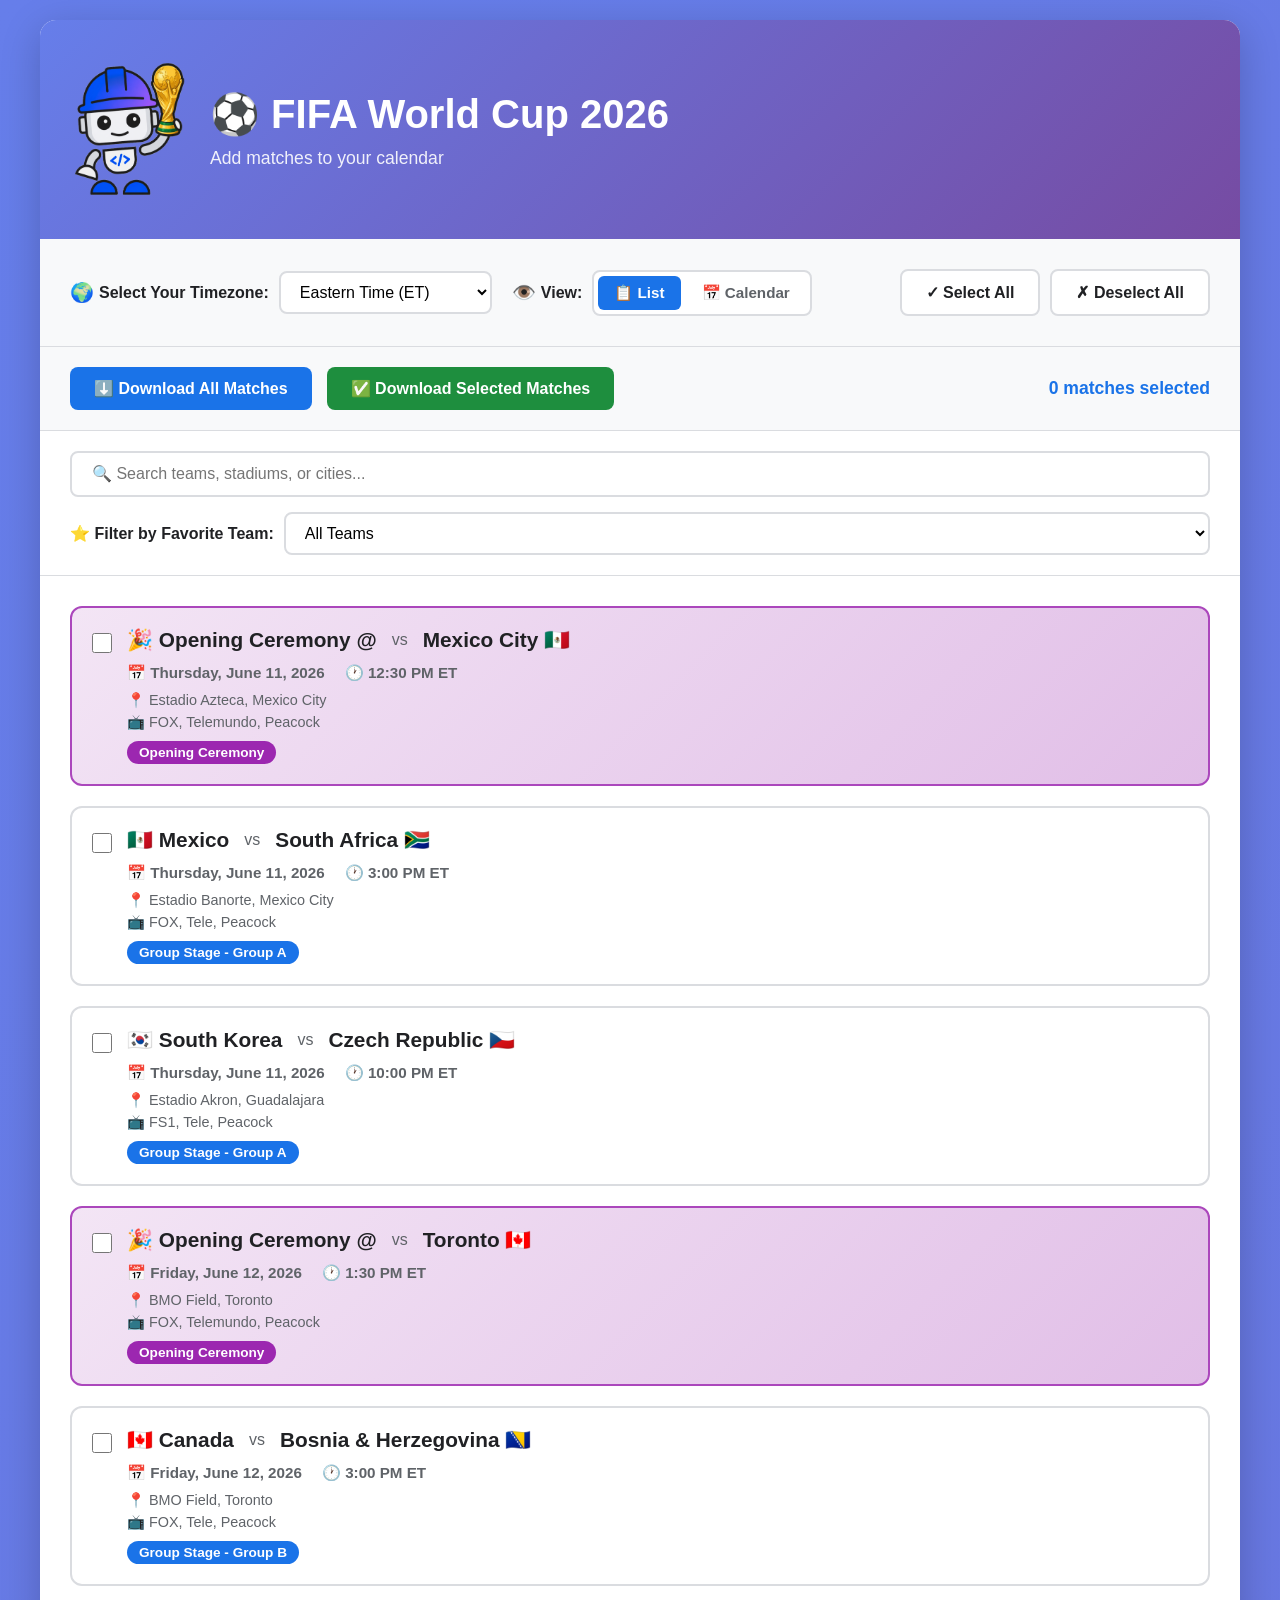
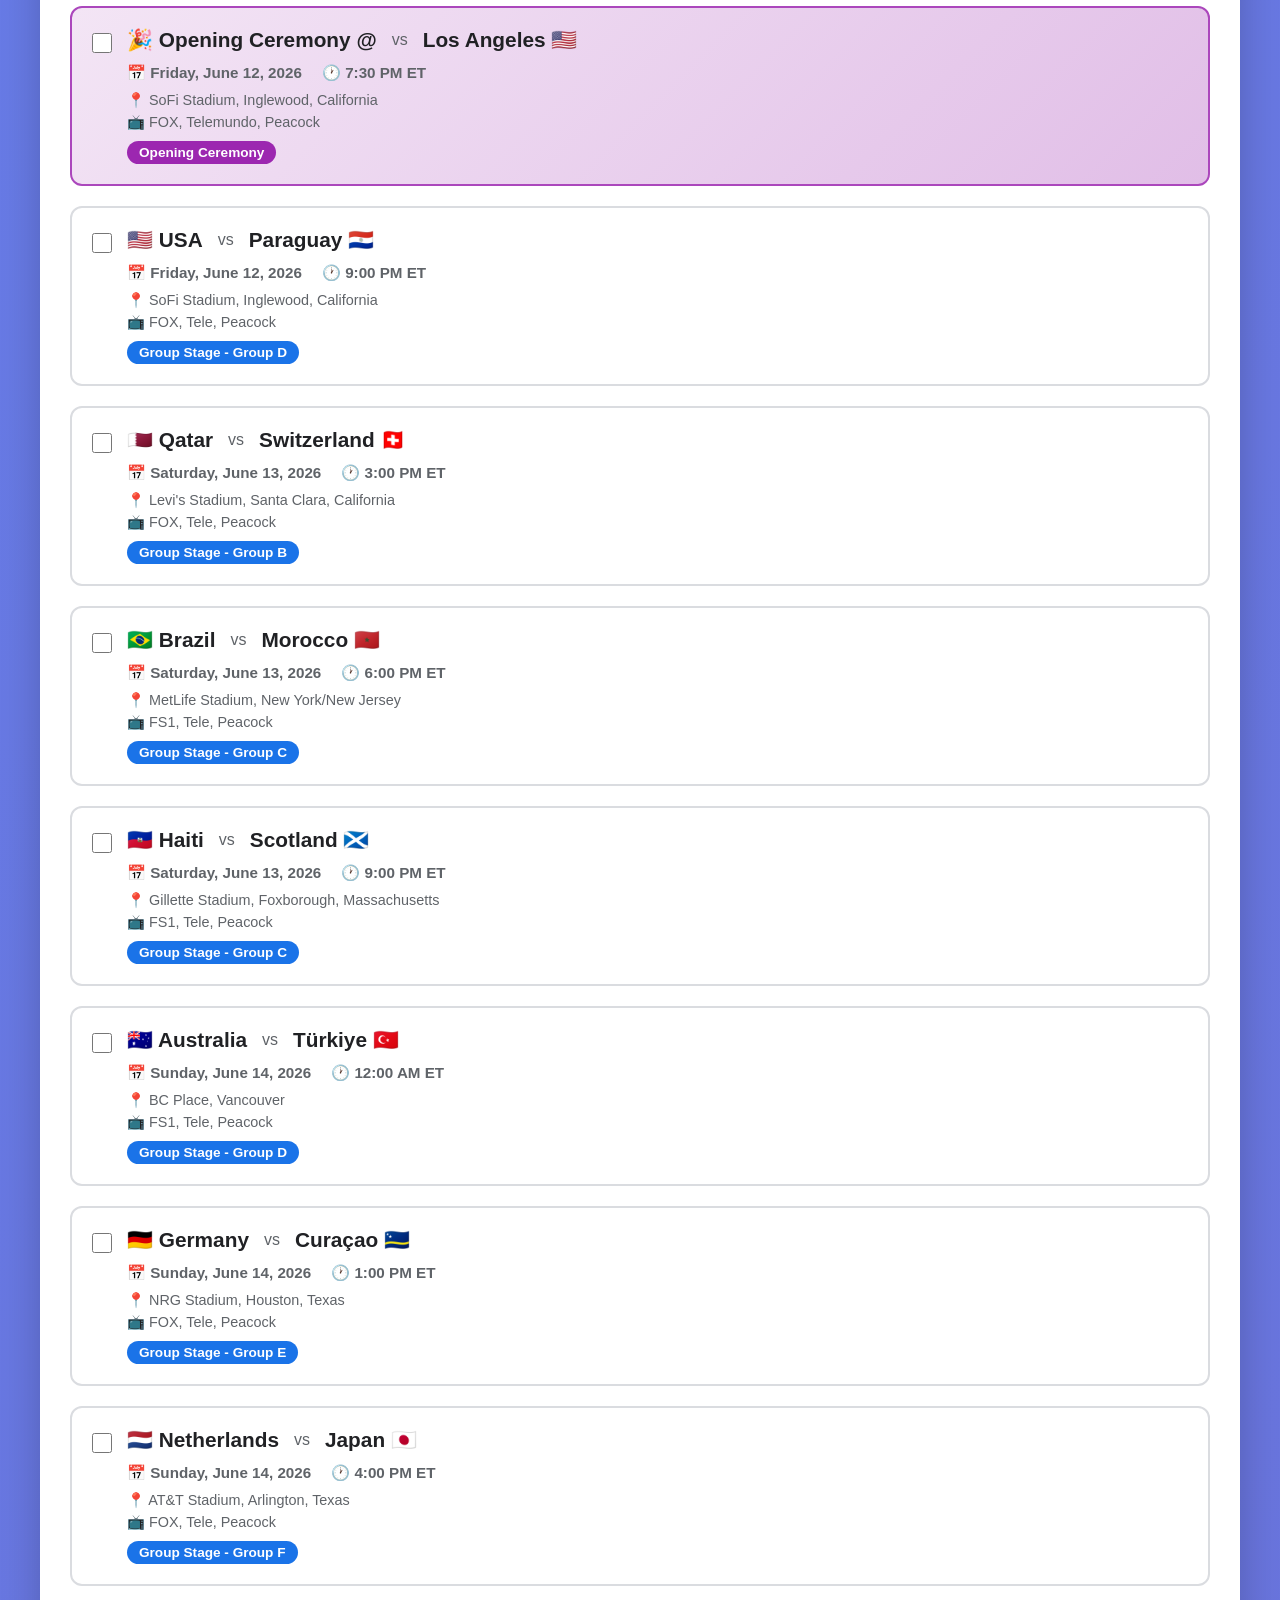
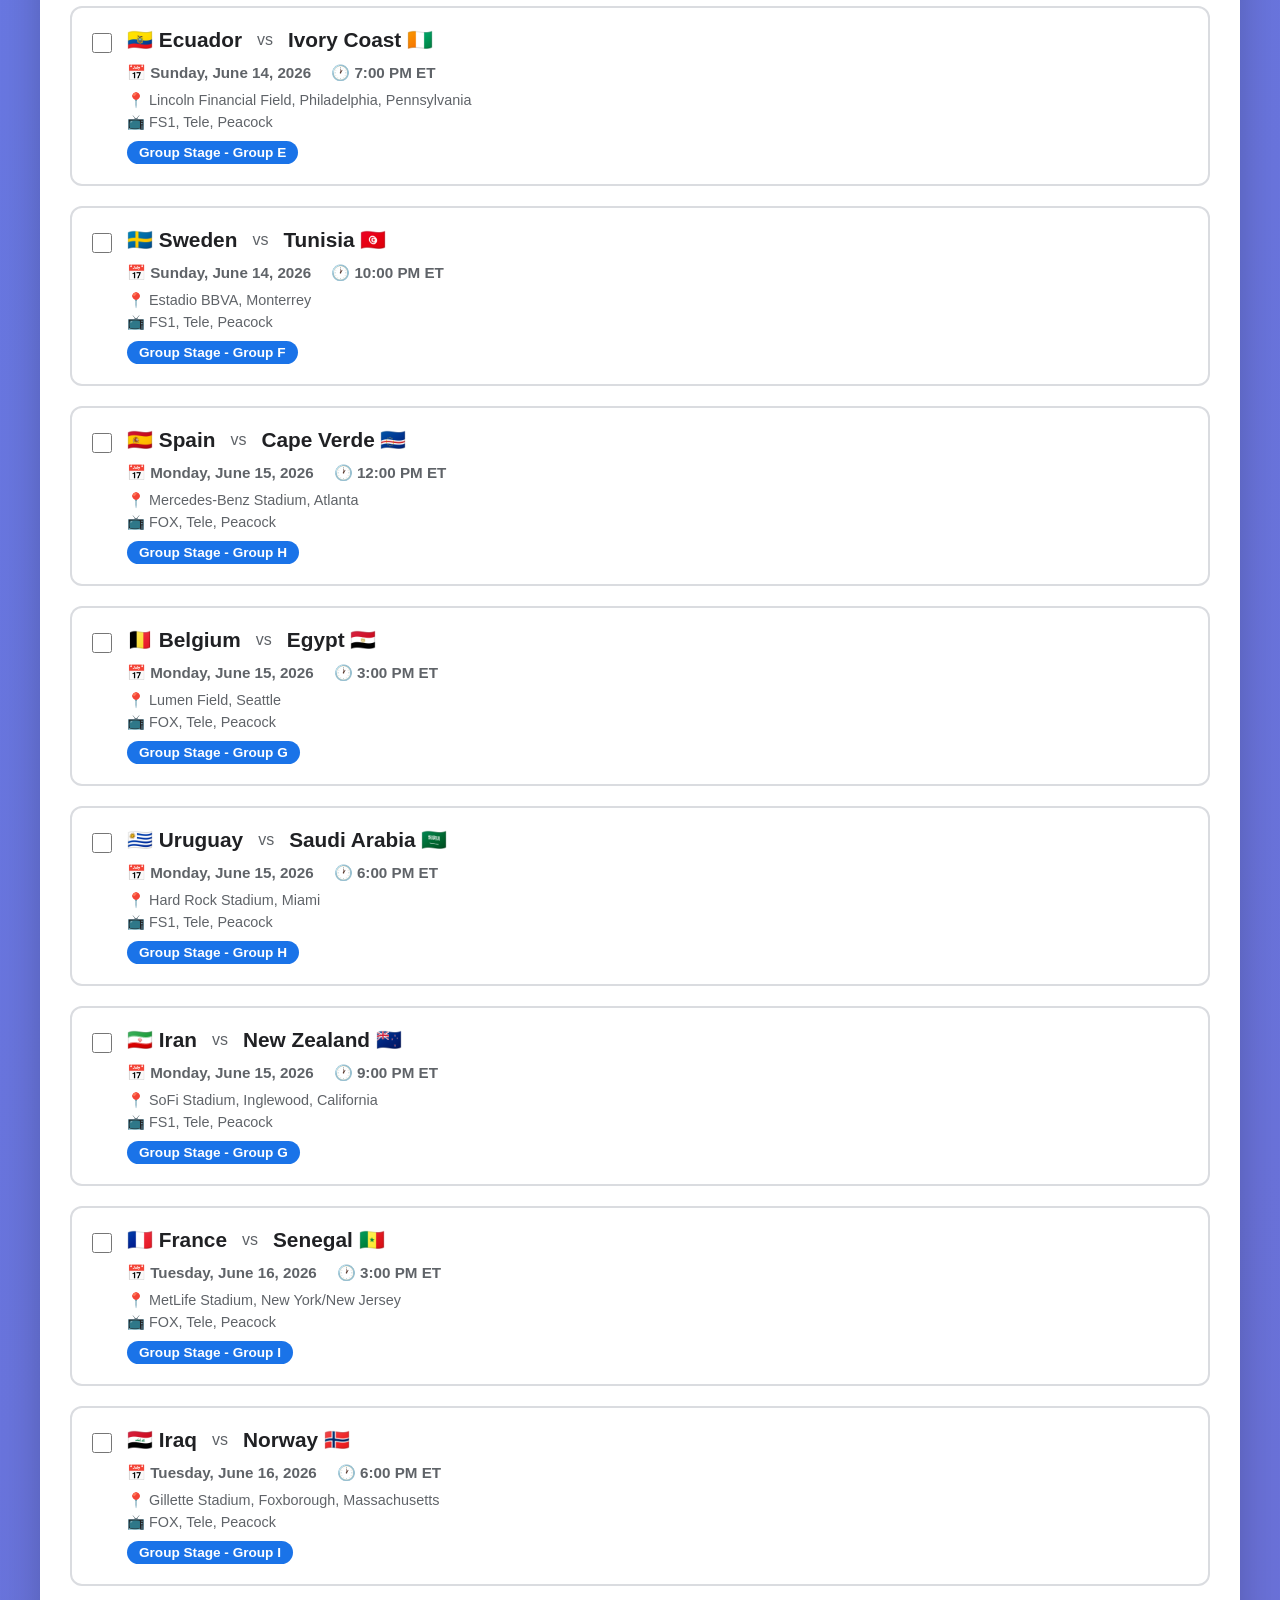
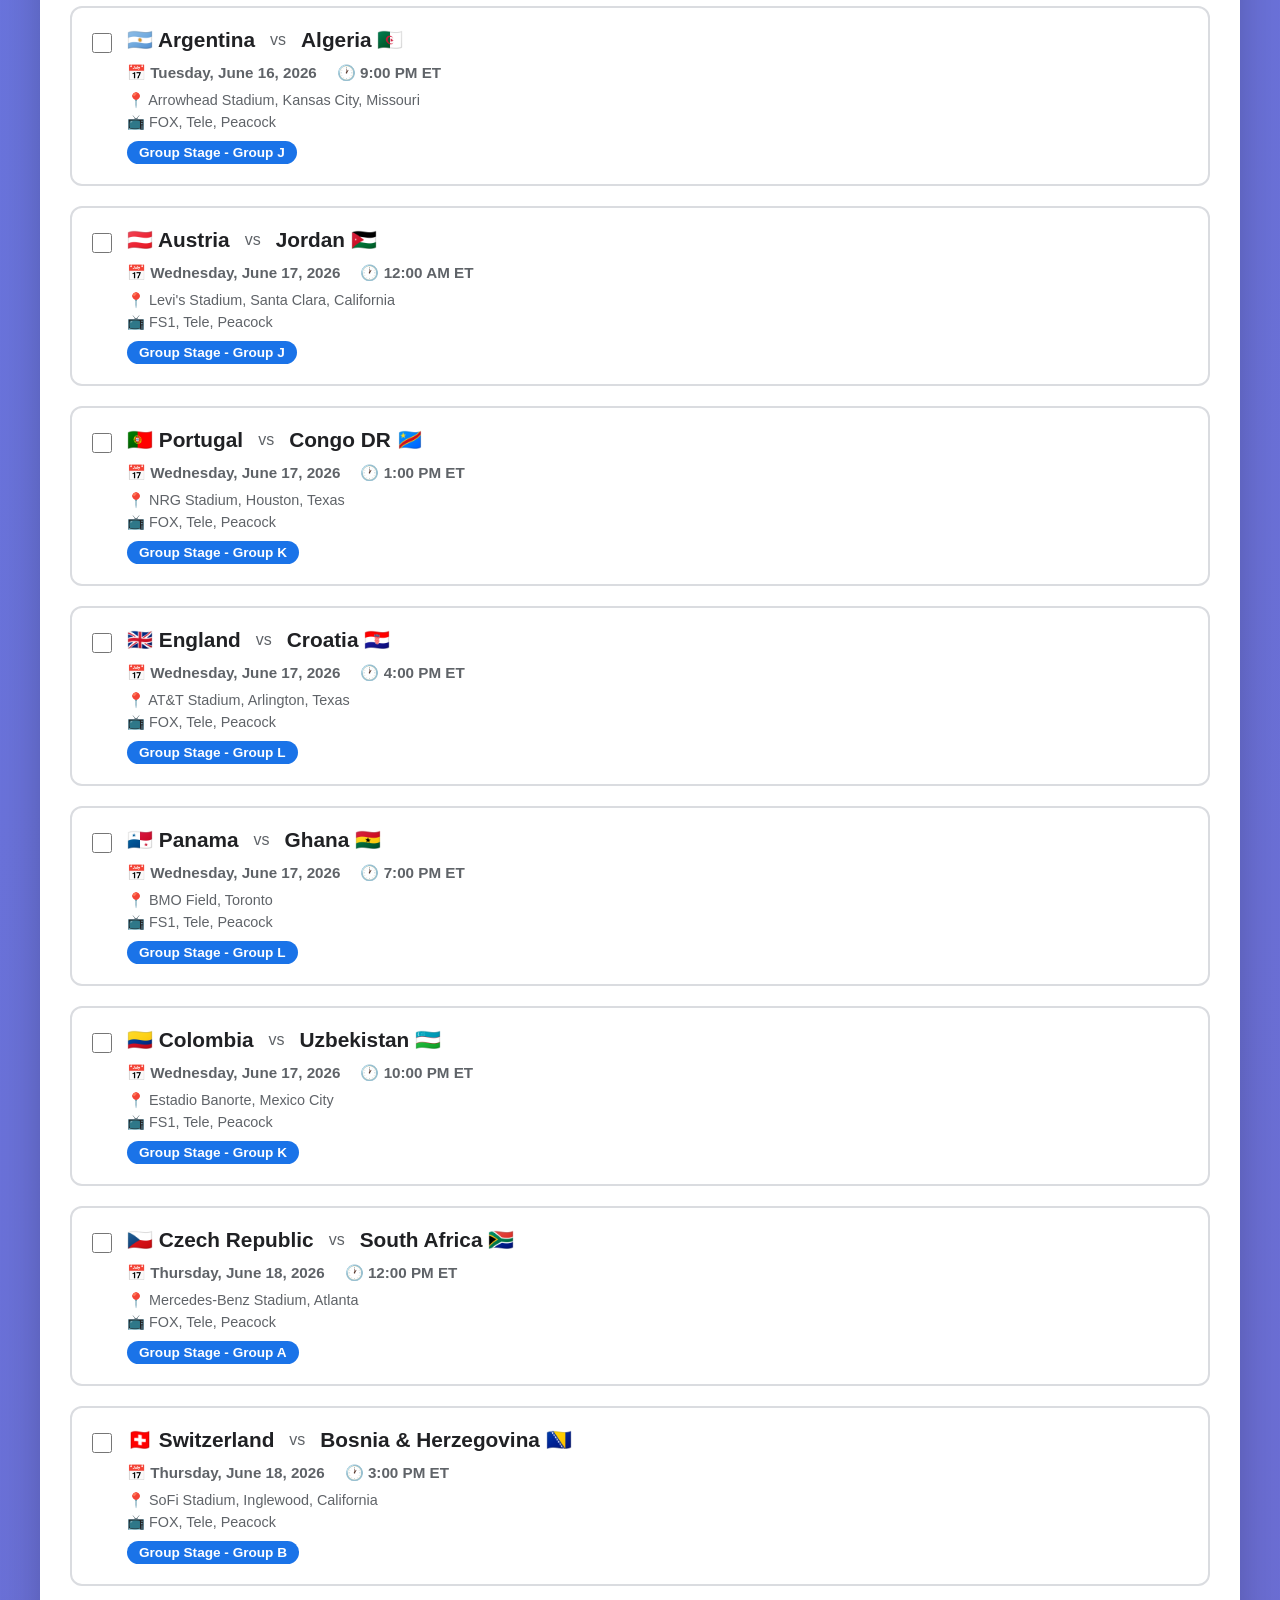
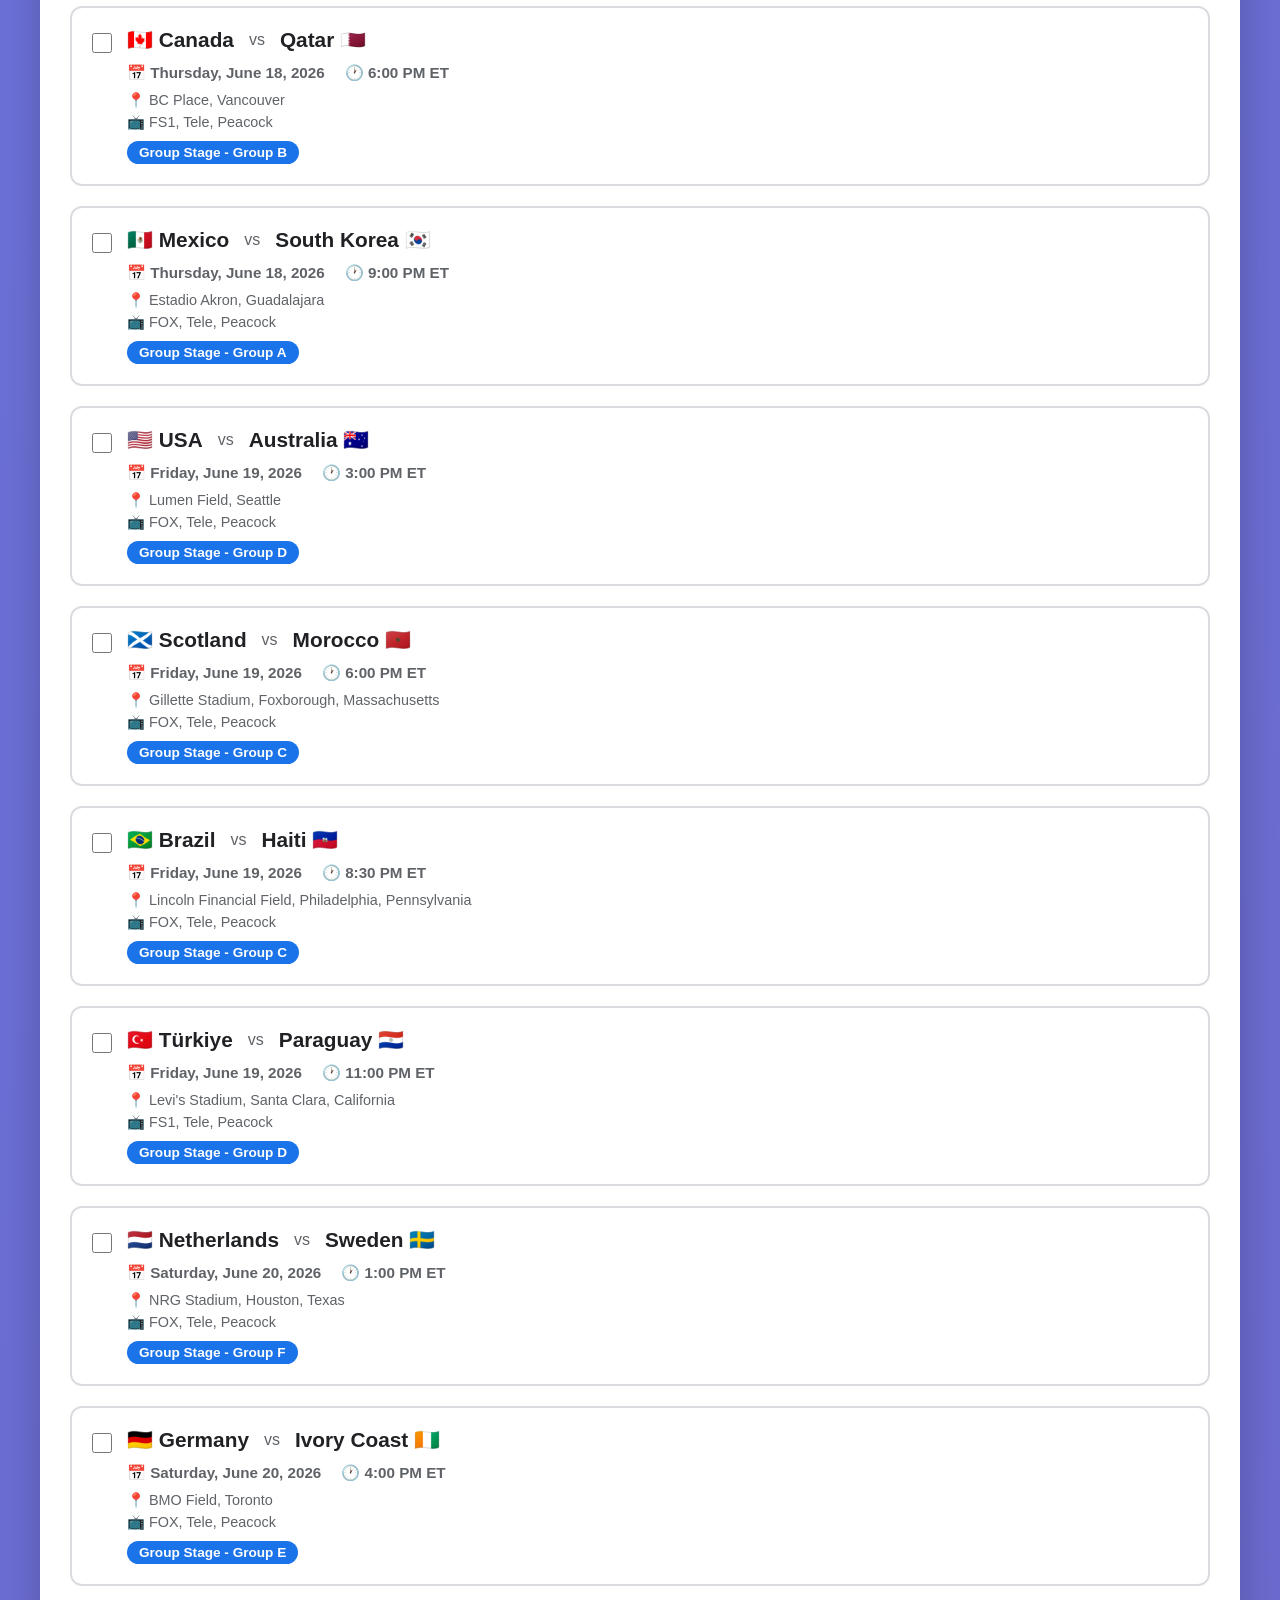
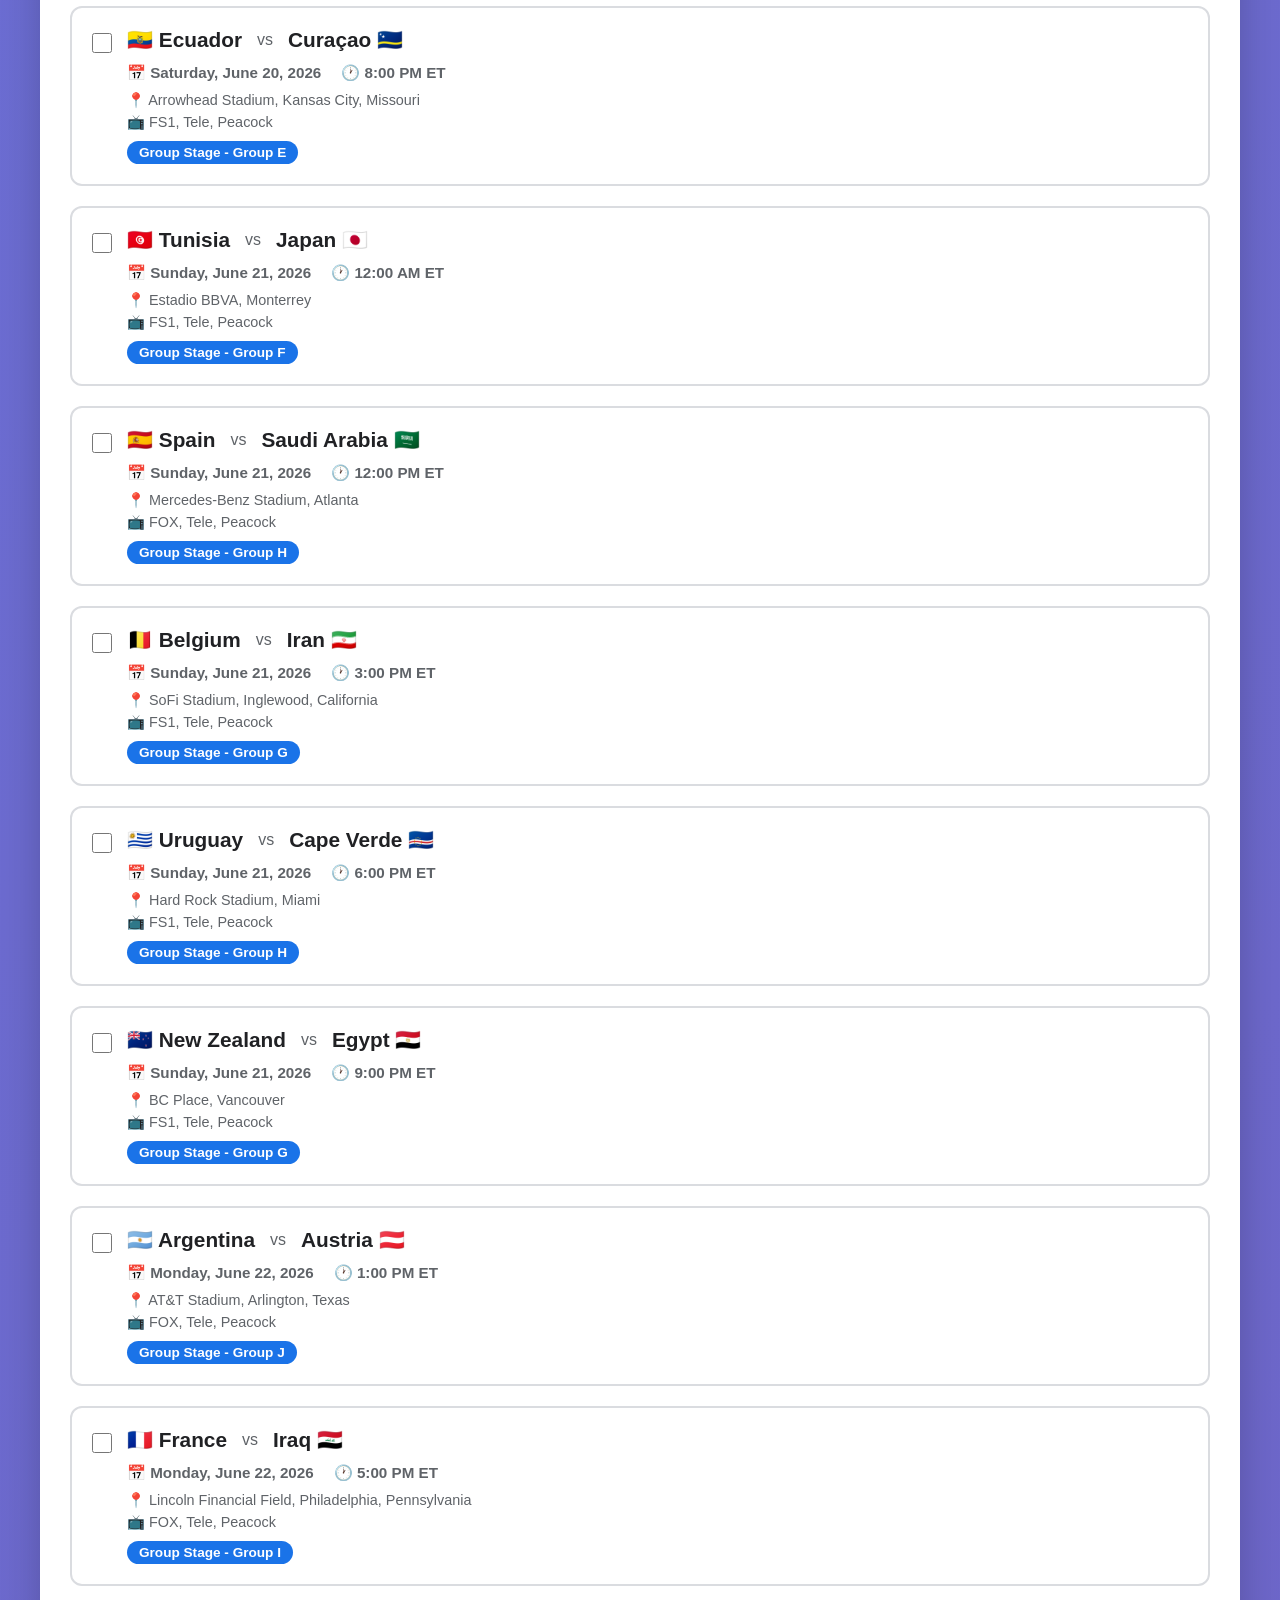
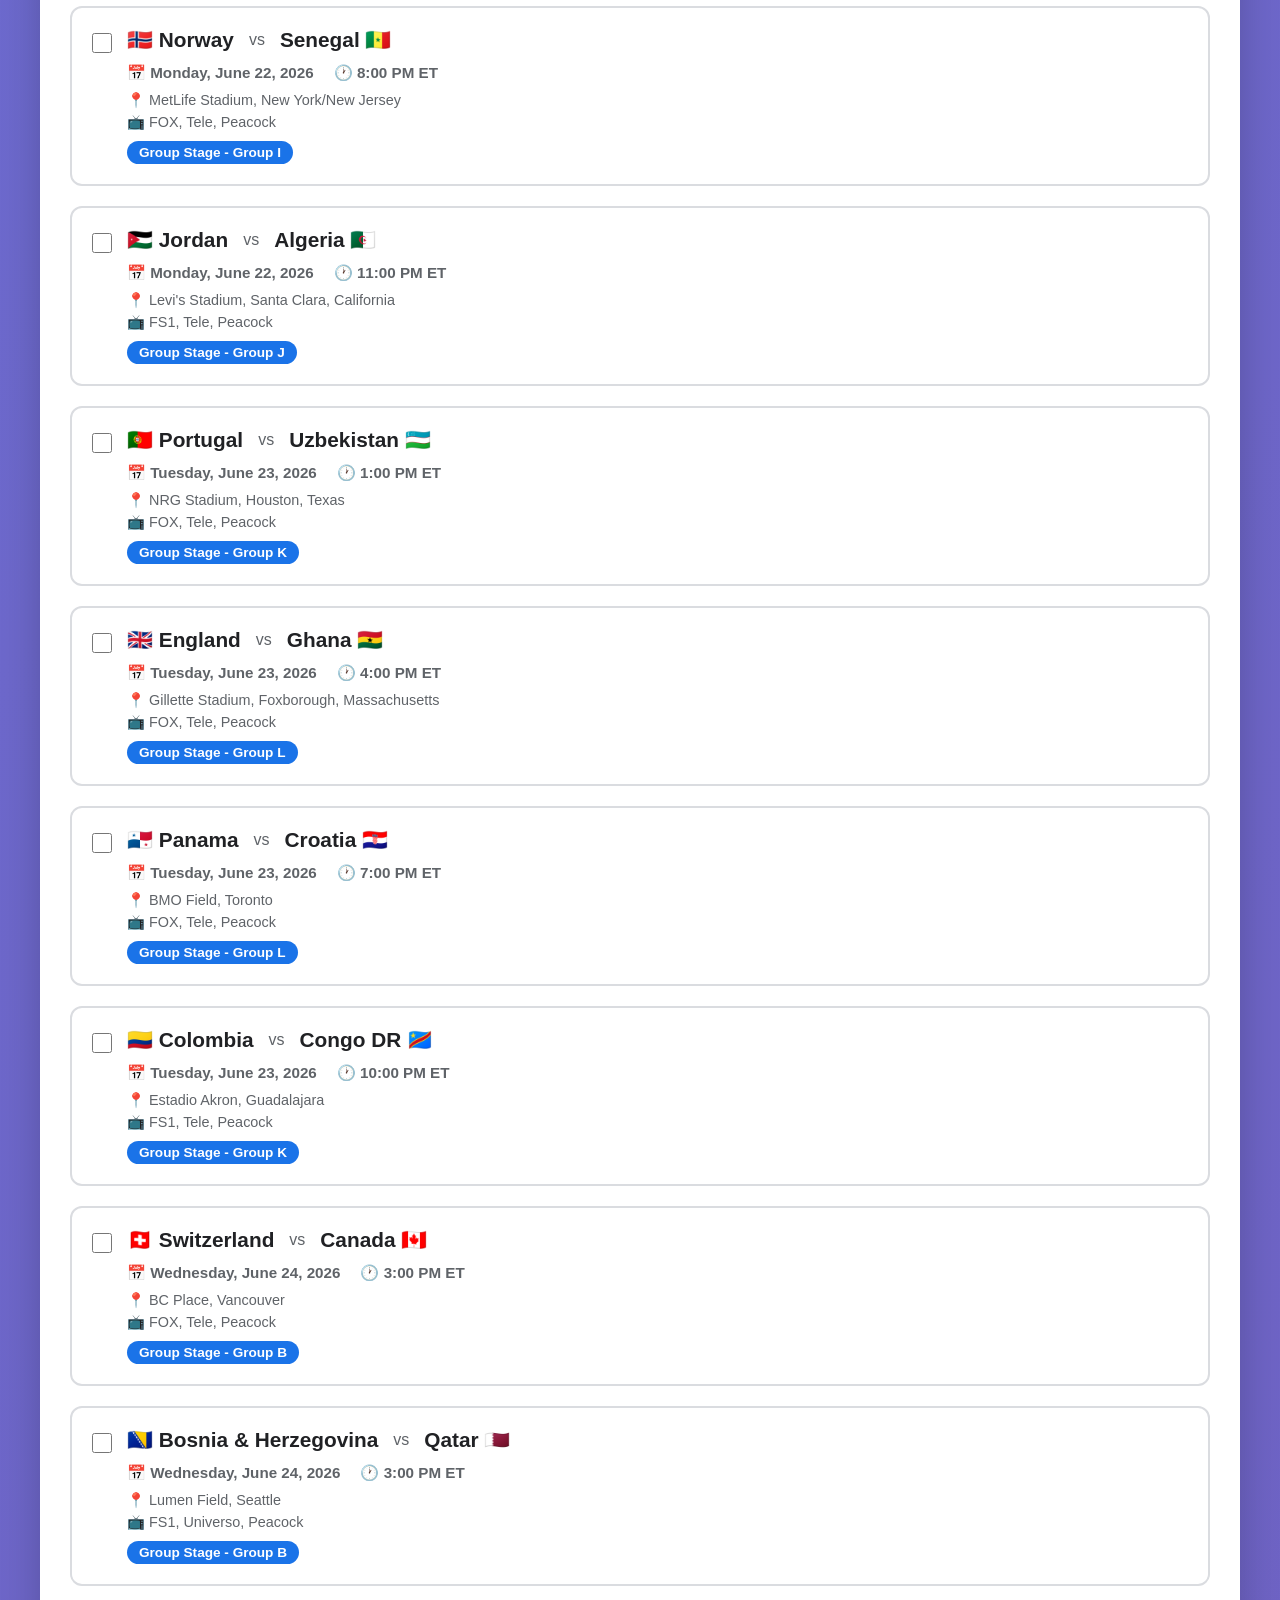
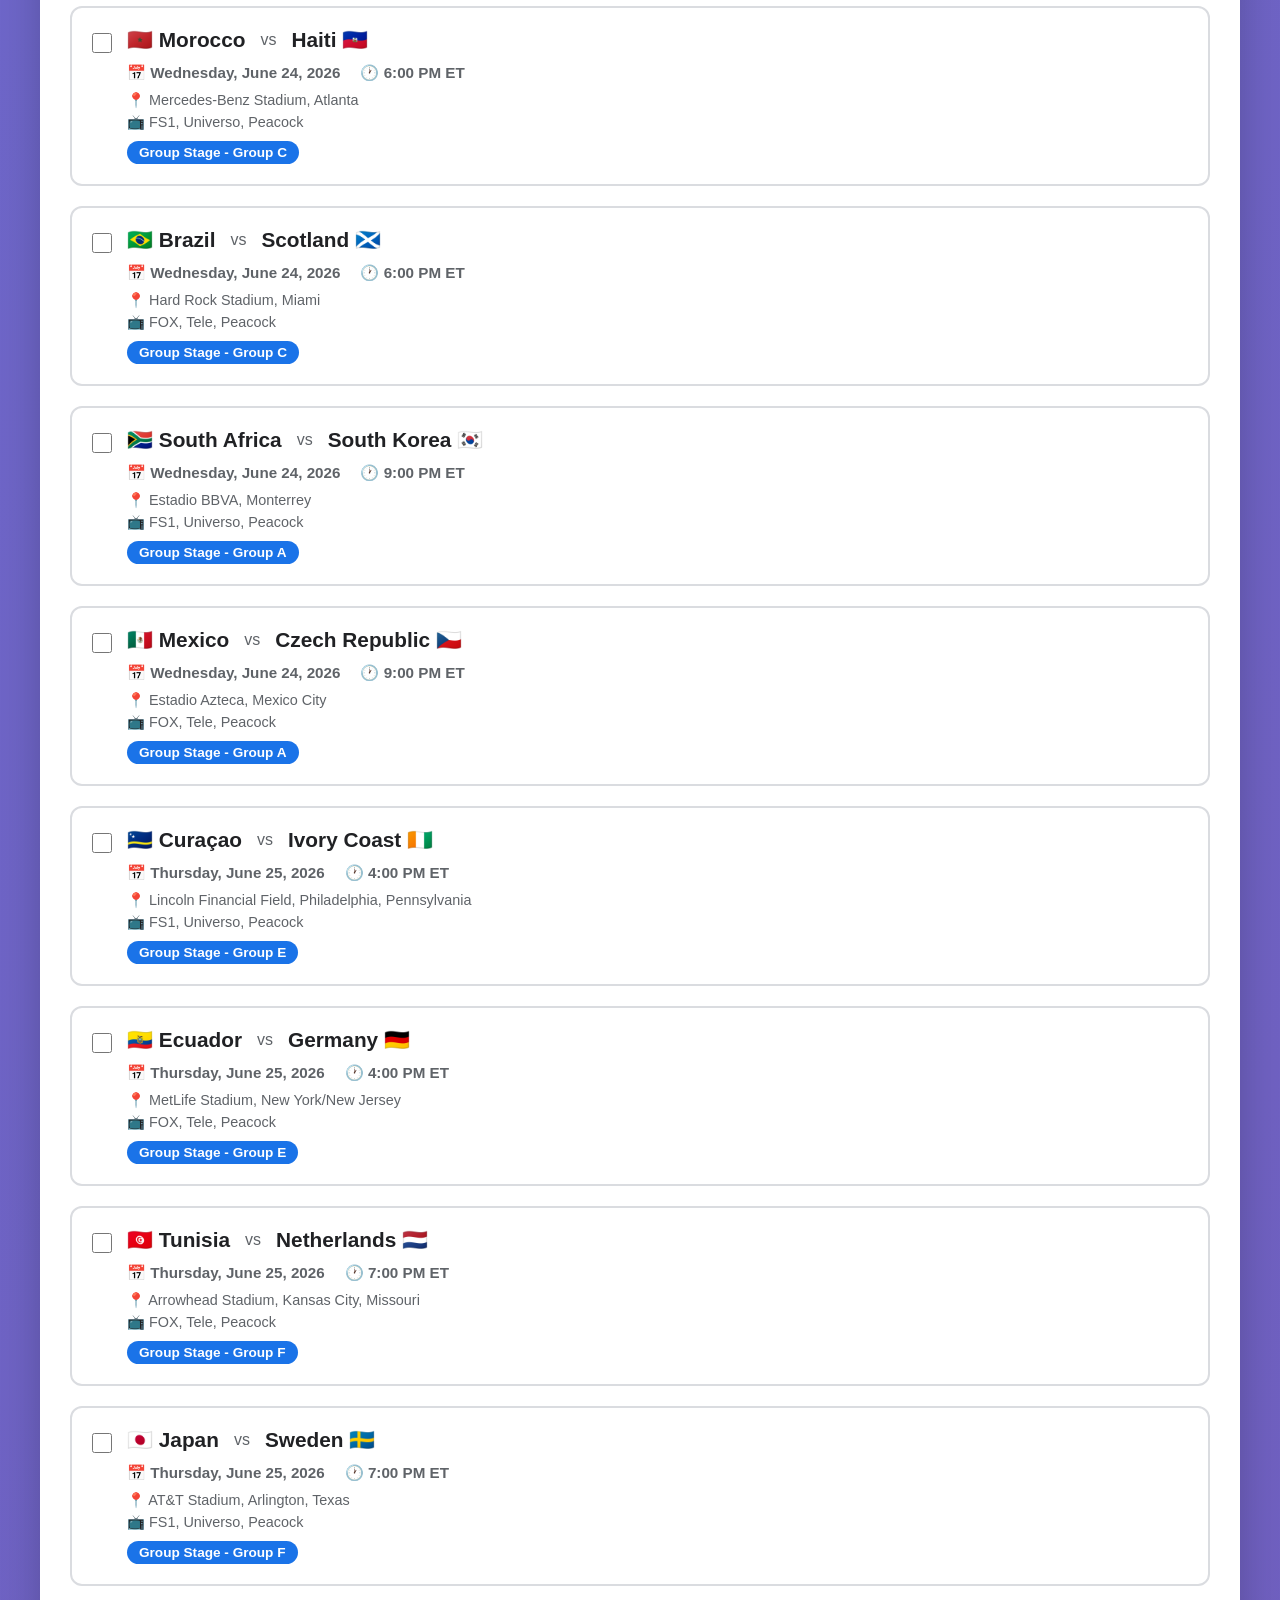
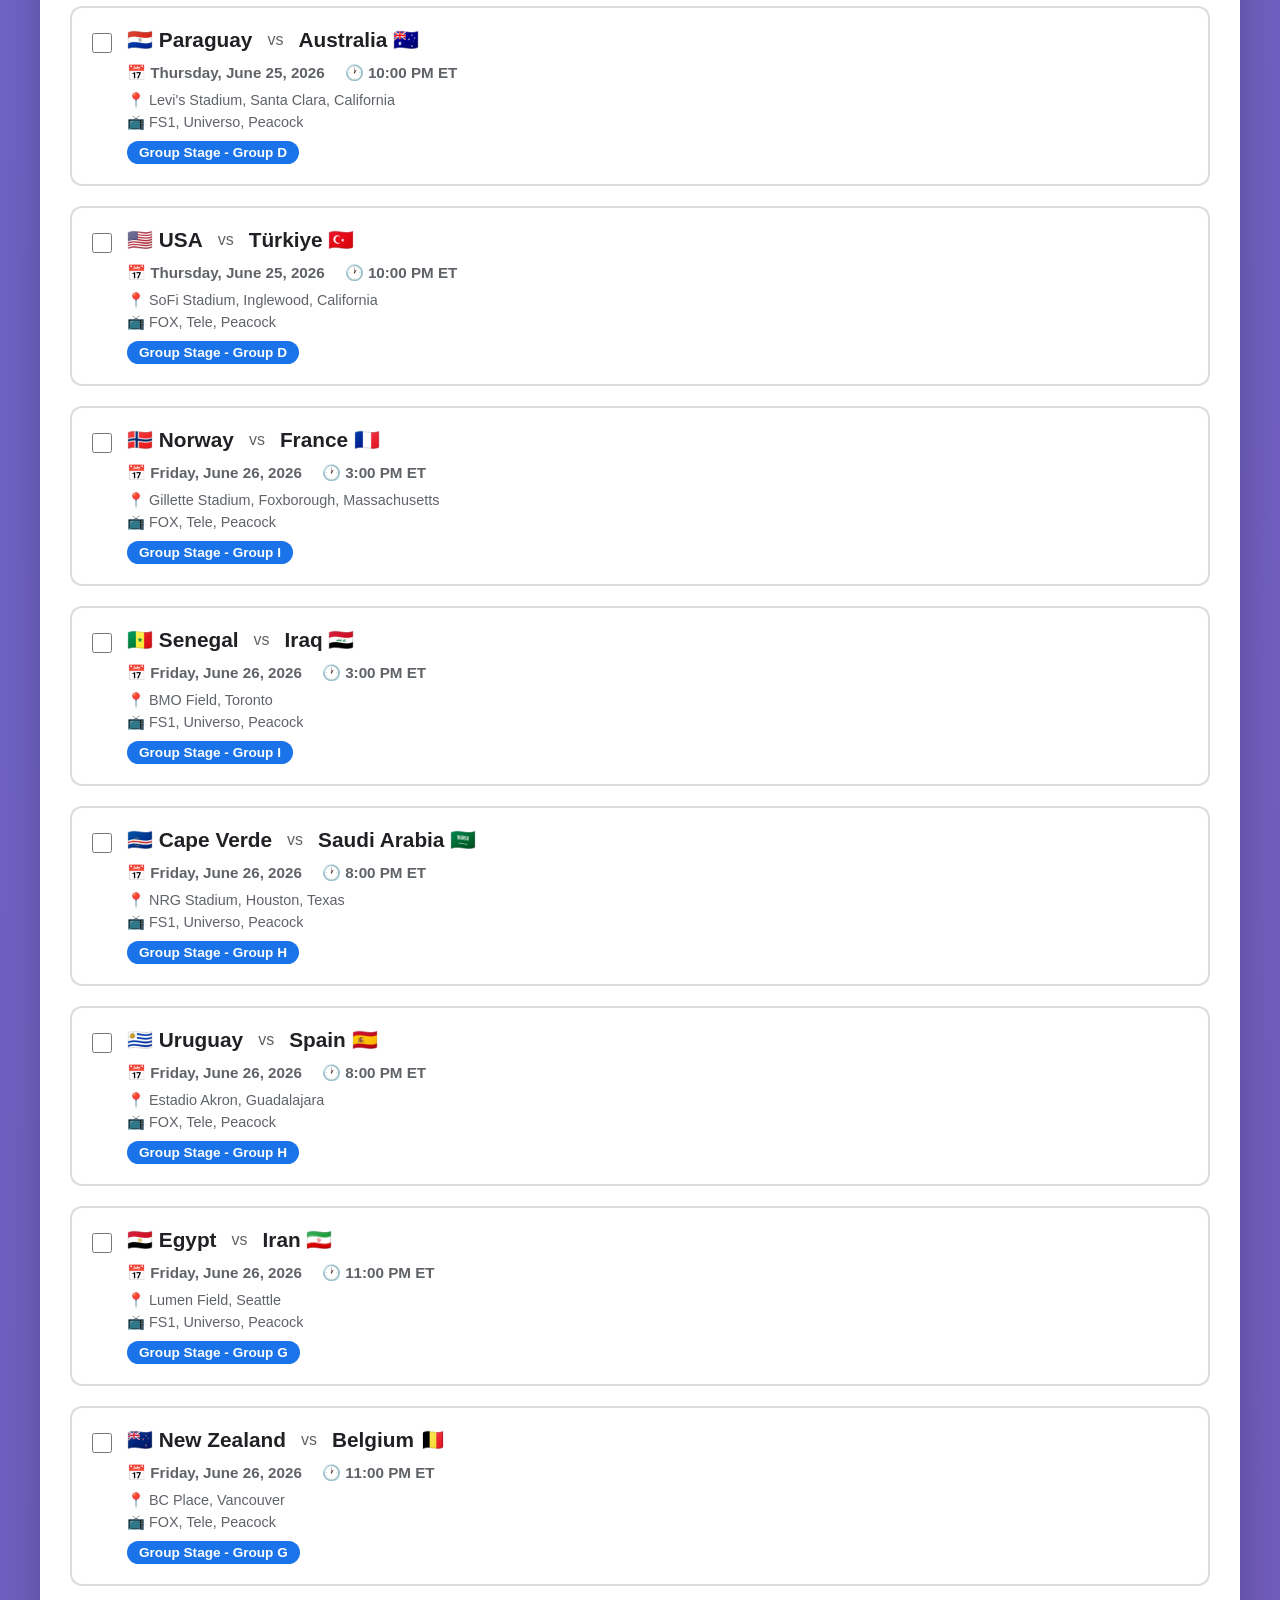
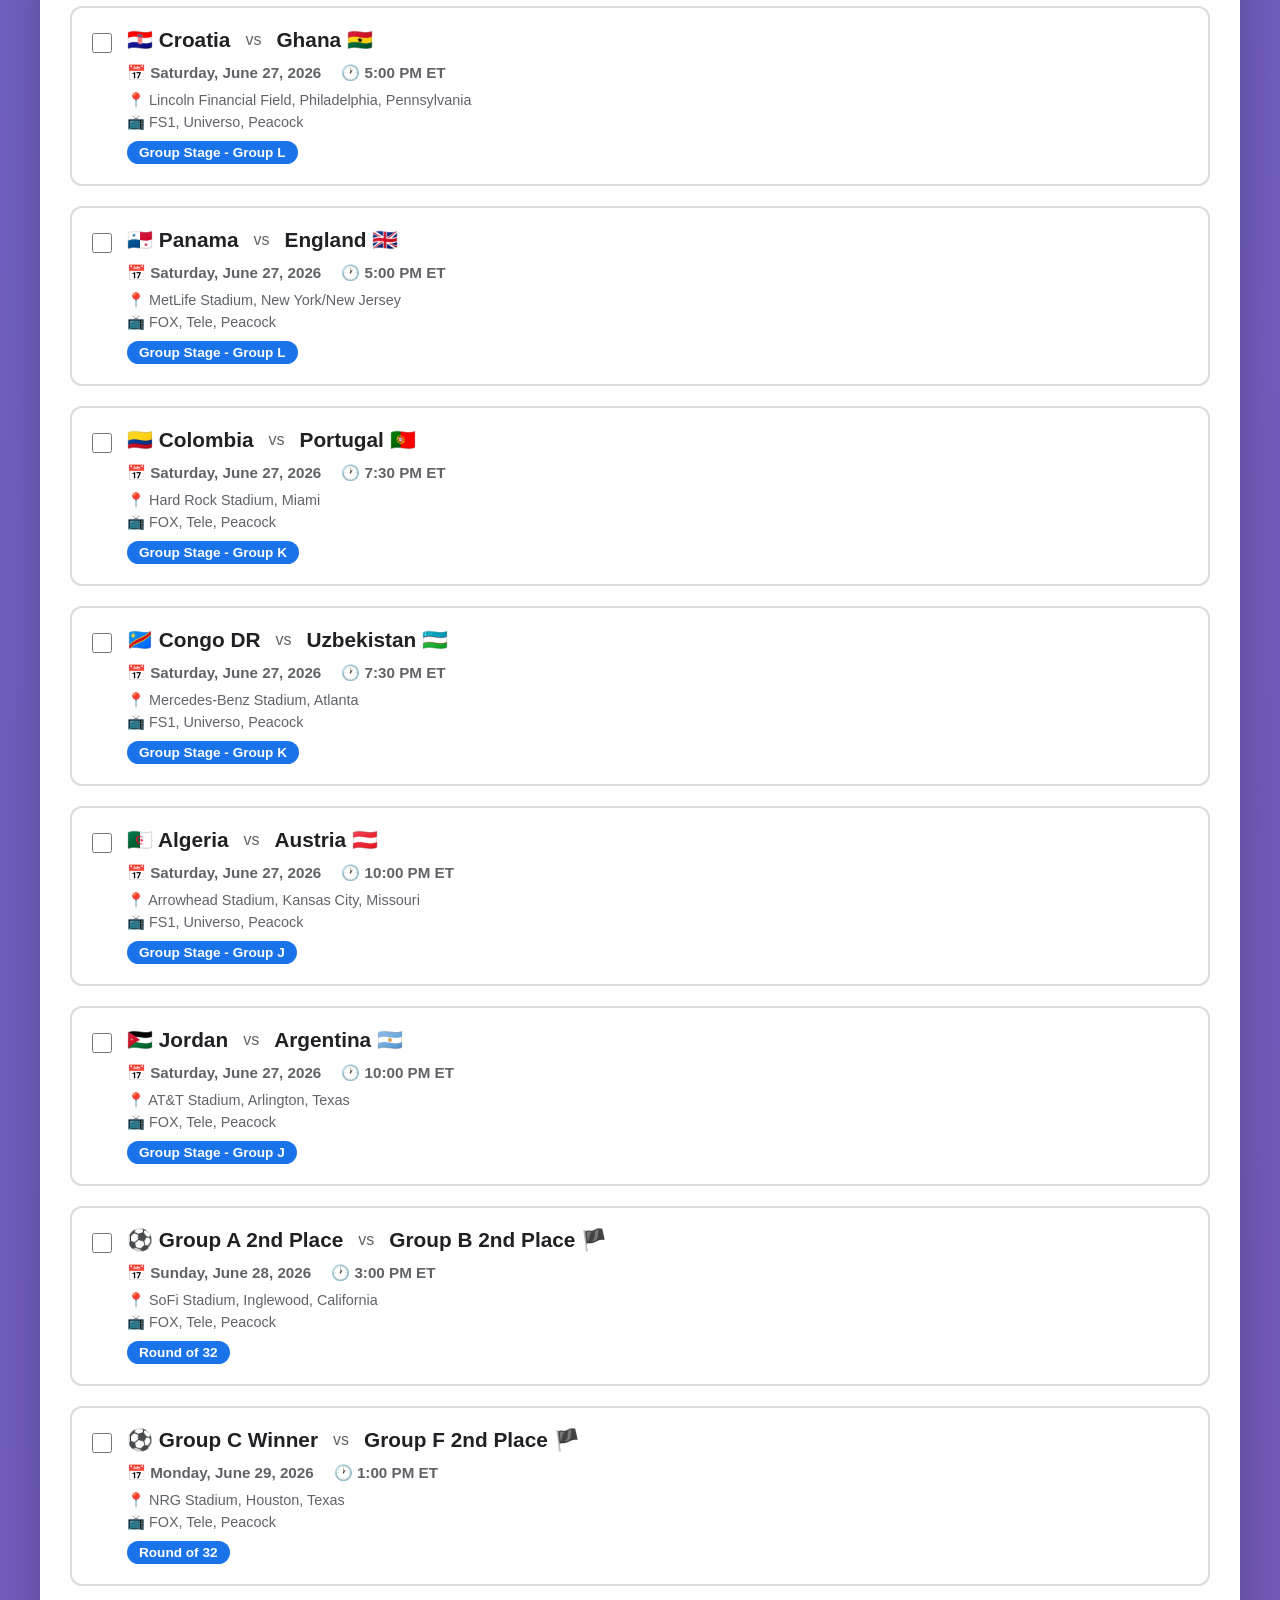
==== index.html @ 458929ac "Initial upload - World Cup 2026 Calendar" ====
<!DOCTYPE html>
<html lang="en">
<head>
    <meta charset="UTF-8">
    <meta name="viewport" content="width=device-width, initial-scale=1.0">
    <title>FIFA World Cup 2026 - Calendar</title>
    <link rel="stylesheet" href="styles.css">
</head>
<body>
    <div class="container">
        <!-- Header -->
        <header class="header">
            <div class="header-content">
                <img src="Bob at the World Cup.png" alt="Bob at the World Cup" class="header-logo">
                <div class="header-text">
                    <h1>⚽ FIFA World Cup 2026</h1>
                    <p class="subtitle">Add matches to your calendar</p>
                </div>
            </div>
        </header>

        <!-- Controls Section -->
        <section class="controls">
            <div class="control-group">
                <label for="timezone-selector">
                    <span class="label-icon">🌍</span>
                    Select Your Timezone:
                </label>
                <select id="timezone-selector" class="timezone-select">
                    <option value="America/New_York">Eastern Time (ET)</option>
                    <option value="America/Chicago">Central Time (CT)</option>
                    <option value="America/Denver">Mountain Time (MT)</option>
                    <option value="America/Los_Angeles">Pacific Time (PT)</option>
                    <option value="America/Anchorage">Alaska Time (AKT)</option>
                    <option value="Pacific/Honolulu">Hawaii Time (HST)</option>
                    <option value="America/Mexico_City">Mexico City (CST)</option>
                    <option value="America/Toronto">Toronto (ET)</option>
                    <option value="America/Vancouver">Vancouver (PT)</option>
                    <option value="Europe/London">London (GMT)</option>
                    <option value="Europe/Paris">Paris (CET)</option>
                    <option value="Europe/Berlin">Berlin (CET)</option>
                    <option value="Europe/Madrid">Madrid (CET)</option>
                    <option value="Europe/Rome">Rome (CET)</option>
                    <option value="Asia/Tokyo">Tokyo (JST)</option>
                    <option value="Asia/Seoul">Seoul (KST)</option>
                    <option value="Asia/Shanghai">Shanghai (CST)</option>
                    <option value="Asia/Dubai">Dubai (GST)</option>
                    <option value="Australia/Sydney">Sydney (AEDT)</option>
                    <option value="Pacific/Auckland">Auckland (NZDT)</option>
                    <option value="America/Sao_Paulo">São Paulo (BRT)</option>
                    <option value="America/Buenos_Aires">Buenos Aires (ART)</option>
                    <option value="Africa/Johannesburg">Johannesburg (SAST)</option>
                    <option value="Africa/Cairo">Cairo (EET)</option>
                </select>
            </div>

            <div class="control-group">
                <label for="view-toggle">
                    <span class="label-icon">👁️</span>
                    View:
                </label>
                <div class="view-toggle">
                    <button id="list-view-btn" class="view-btn active">
                        📋 List
                    </button>
                    <button id="calendar-view-btn" class="view-btn">
                        📅 Calendar
                    </button>
                </div>
            </div>

            <div class="control-group selection-controls">
                <button id="select-all-btn" class="btn btn-secondary">
                    ✓ Select All
                </button>
                <button id="deselect-all-btn" class="btn btn-secondary">
                    ✗ Deselect All
                </button>
            </div>
        </section>

        <!-- Download Buttons -->
        <section class="download-section">
            <button id="download-all-btn" class="btn btn-primary">
                ⬇️ Download All Matches
            </button>
            <button id="download-selected-btn" class="btn btn-success">
                ✅ Download Selected Matches
            </button>
            <div id="selection-count" class="selection-count">
                0 matches selected
            </div>
        </section>

        <!-- Search/Filter Section -->
        <section class="filter-section">
            <div class="search-box">
                <input
                    type="text"
                    id="search-input"
                    placeholder="🔍 Search teams, stadiums, or cities..."
                    class="search-input"
                >
            </div>
            <div class="team-filter-box">
                <label for="team-filter">⭐ Filter by Favorite Team:</label>
                <select id="team-filter" class="team-filter-select">
                    <option value="">All Teams</option>
                </select>
            </div>
        </section>

        <!-- List View -->
        <section id="list-view" class="list-view">
            <div id="matches-container" class="matches-container">
                <!-- Matches will be dynamically inserted here -->
            </div>
        </section>

        <!-- Calendar View -->
        <section id="calendar-view" class="calendar-view" style="display: none;">
            <div class="calendar-header">
                <button id="prev-month-btn" class="calendar-nav-btn">◀</button>
                <h2 id="calendar-month-year" class="calendar-title">June 2026</h2>
                <button id="next-month-btn" class="calendar-nav-btn">▶</button>
            </div>
            <div id="calendar-grid" class="calendar-grid">
                <!-- Calendar will be dynamically inserted here -->
            </div>
        </section>

        <!-- Footer -->
        <footer class="footer">
            <p>FIFA World Cup 2026 • Hosted by USA 🇺🇸, Mexico 🇲🇽, and Canada 🇨🇦</p>
            <img src="Bob at the World Cup.png" alt="Bob at the World Cup" class="footer-logo">
            <p class="footer-note">Made by Bobinho</p>
        </footer>
    </div>

    <!-- Match Detail Modal -->
    <div id="match-modal" class="modal" style="display: none;">
        <div class="modal-content">
            <span class="modal-close">&times;</span>
            <div id="modal-body">
                <!-- Match details will be inserted here -->
            </div>
        </div>
    </div>

    <!-- Scripts -->
    <script src="ics-generator.js"></script>
    <script src="app.js"></script>
</body>
</html>
---- styles.css ----
/* Reset and Base Styles */
* {
    margin: 0;
    padding: 0;
    box-sizing: border-box;
}

:root {
    --primary-color: #1a73e8;
    --primary-hover: #1557b0;
    --secondary-color: #5f6368;
    --success-color: #1e8e3e;
    --danger-color: #d93025;
    --background: #f8f9fa;
    --surface: #ffffff;
    --border: #dadce0;
    --text-primary: #202124;
    --text-secondary: #5f6368;
    --shadow: 0 1px 3px rgba(0, 0, 0, 0.12), 0 1px 2px rgba(0, 0, 0, 0.24);
    --shadow-hover: 0 3px 6px rgba(0, 0, 0, 0.16), 0 3px 6px rgba(0, 0, 0, 0.23);
}

body {
    font-family: -apple-system, BlinkMacSystemFont, 'Segoe UI', Roboto, 'Helvetica Neue', Arial, sans-serif;
    background: linear-gradient(135deg, #667eea 0%, #764ba2 100%);
    min-height: 100vh;
    padding: 20px;
    color: var(--text-primary);
}

.container {
    max-width: 1200px;
    margin: 0 auto;
    background: var(--surface);
    border-radius: 16px;
    box-shadow: 0 10px 40px rgba(0, 0, 0, 0.2);
    overflow: hidden;
}

/* Header */
.header {
    background: linear-gradient(135deg, #667eea 0%, #764ba2 100%);
    color: white;
    padding: 40px 30px;
}

.header-content {
    display: flex;
    align-items: center;
    gap: 20px;
}

.header-logo {
    max-width: 120px;
    height: auto;
    border-radius: 12px;
    flex-shrink: 0;
}

.header-text {
    text-align: left;
}

.header h1 {
    font-size: 2.5rem;
    margin-bottom: 10px;
    font-weight: 700;
}

.subtitle {
    font-size: 1.1rem;
    opacity: 0.9;
}

/* Controls Section */
.controls {
    padding: 30px;
    background: var(--background);
    border-bottom: 1px solid var(--border);
    display: flex;
    flex-wrap: wrap;
    gap: 20px;
    align-items: center;
}

.control-group {
    display: flex;
    align-items: center;
    gap: 10px;
}

.control-group label {
    font-weight: 600;
    color: var(--text-primary);
    display: flex;
    align-items: center;
    gap: 5px;
}

.label-icon {
    font-size: 1.2rem;
}

.timezone-select {
    padding: 10px 15px;
    border: 2px solid var(--border);
    border-radius: 8px;
    font-size: 1rem;
    background: var(--surface);
    cursor: pointer;
    transition: all 0.3s ease;
    min-width: 200px;
}

.timezone-select:hover {
    border-color: var(--primary-color);
}

.timezone-select:focus {
    outline: none;
    border-color: var(--primary-color);
    box-shadow: 0 0 0 3px rgba(26, 115, 232, 0.1);
}

.view-toggle {
    display: flex;
    gap: 5px;
    background: var(--surface);
    border: 2px solid var(--border);
    border-radius: 8px;
    padding: 4px;
}

.view-btn {
    padding: 8px 16px;
    border: none;
    background: transparent;
    cursor: pointer;
    border-radius: 6px;
    font-size: 0.95rem;
    font-weight: 600;
    transition: all 0.3s ease;
    color: var(--text-secondary);
}

.view-btn:hover {
    background: var(--background);
}

.view-btn.active {
    background: var(--primary-color);
    color: white;
}

.selection-controls {
    margin-left: auto;
}

/* Buttons */
.btn {
    padding: 12px 24px;
    border: none;
    border-radius: 8px;
    font-size: 1rem;
    font-weight: 600;
    cursor: pointer;
    transition: all 0.3s ease;
    display: inline-flex;
    align-items: center;
    gap: 8px;
}

.btn-primary {
    background: var(--primary-color);
    color: white;
}

.btn-primary:hover {
    background: var(--primary-hover);
    transform: translateY(-2px);
    box-shadow: var(--shadow-hover);
}

.btn-success {
    background: var(--success-color);
    color: white;
}

.btn-success:hover {
    background: #188038;
    transform: translateY(-2px);
    box-shadow: var(--shadow-hover);
}

.btn-secondary {
    background: var(--surface);
    color: var(--text-primary);
    border: 2px solid var(--border);
}

.btn-secondary:hover {
    background: var(--background);
    border-color: var(--primary-color);
}

/* Download Section */
.download-section {
    padding: 20px 30px;
    background: var(--background);
    border-bottom: 1px solid var(--border);
    display: flex;
    gap: 15px;
    align-items: center;
    flex-wrap: wrap;
}

.selection-count {
    margin-left: auto;
    font-weight: 600;
    color: var(--primary-color);
    font-size: 1.1rem;
}

/* Filter Section */
.filter-section {
    padding: 20px 30px;
    background: var(--surface);
    border-bottom: 1px solid var(--border);
}

.search-box {
    margin-bottom: 15px;
}

.search-input {
    width: 100%;
    padding: 12px 20px;
    border: 2px solid var(--border);
    border-radius: 8px;
    font-size: 1rem;
    transition: all 0.3s ease;
}

.search-input:focus {
    outline: none;
    border-color: var(--primary-color);
    box-shadow: 0 0 0 3px rgba(26, 115, 232, 0.1);
}

.team-filter-box {
    display: flex;
    align-items: center;
    gap: 10px;
}

.team-filter-box label {
    font-weight: 600;
    color: var(--text-primary);
    white-space: nowrap;
}

.team-filter-select {
    flex: 1;
    padding: 10px 15px;
    border: 2px solid var(--border);
    border-radius: 8px;
    font-size: 1rem;
    background: var(--surface);
    cursor: pointer;
    transition: all 0.3s ease;
}

.team-filter-select:hover {
    border-color: var(--primary-color);
}

.team-filter-select:focus {
    outline: none;
    border-color: var(--primary-color);
    box-shadow: 0 0 0 3px rgba(26, 115, 232, 0.1);
}

/* List View */
.list-view {
    padding: 30px;
    min-height: 400px;
}

.matches-container {
    display: grid;
    gap: 20px;
}

.match-card {
    background: var(--surface);
    border: 2px solid var(--border);
    border-radius: 12px;
    padding: 20px;
    display: flex;
    gap: 15px;
    align-items: flex-start;
    transition: all 0.3s ease;
    cursor: pointer;
}

.match-card:hover {
    border-color: var(--primary-color);
    box-shadow: var(--shadow-hover);
    transform: translateY(-2px);
}

.match-card.special-event {
    background: linear-gradient(135deg, #f3e5f5 0%, #e1bee7 100%);
    border-color: #ab47bc;
}

.match-card.special-event:hover {
    border-color: #9c27b0;
    background: linear-gradient(135deg, #e1bee7 0%, #ce93d8 100%);
}

.match-card.selected {
    border-color: var(--primary-color);
    background: rgba(26, 115, 232, 0.05);
}

.match-checkbox {
    width: 20px;
    height: 20px;
    cursor: pointer;
    margin-top: 5px;
}

.match-info {
    flex: 1;
}

.match-teams {
    display: flex;
    align-items: center;
    gap: 15px;
    margin-bottom: 12px;
    font-size: 1.3rem;
    font-weight: 700;
    color: var(--text-primary);
}

.team {
    display: flex;
    align-items: center;
    gap: 8px;
}

.vs {
    color: var(--text-secondary);
    font-weight: 500;
    font-size: 1rem;
}

.match-details {
    display: flex;
    gap: 20px;
    margin-bottom: 10px;
    flex-wrap: wrap;
}

.match-details span {
    display: flex;
    align-items: center;
    gap: 5px;
    color: var(--text-secondary);
    font-size: 0.95rem;
}

.date, .time {
    font-weight: 600;
}

.match-venue, .match-broadcast {
    color: var(--text-secondary);
    font-size: 0.9rem;
    margin-top: 5px;
}

.match-stage {
    display: inline-block;
    padding: 4px 12px;
    background: var(--primary-color);
    color: white;
    border-radius: 20px;
    font-size: 0.85rem;
    font-weight: 600;
    margin-top: 10px;
}

.special-event .match-stage {
    background: #9c27b0;
}

/* Calendar View */
.calendar-view {
    padding: 30px;
    min-height: 400px;
}

.calendar-header {
    display: flex;
    justify-content: space-between;
    align-items: center;
    margin-bottom: 30px;
}

.calendar-title {
    font-size: 1.8rem;
    font-weight: 700;
    color: var(--text-primary);
}

.calendar-nav-btn {
    padding: 10px 20px;
    border: 2px solid var(--border);
    background: var(--surface);
    border-radius: 8px;
    cursor: pointer;
    font-size: 1.2rem;
    transition: all 0.3s ease;
}

.calendar-nav-btn:hover {
    background: var(--primary-color);
    color: white;
    border-color: var(--primary-color);
}

.calendar-grid {
    display: grid;
    grid-template-columns: repeat(7, 1fr);
    gap: 10px;
}

.calendar-day-header {
    text-align: center;
    font-weight: 700;
    padding: 10px;
    color: var(--text-secondary);
    font-size: 0.9rem;
}

.calendar-day {
    min-height: 100px;
    border: 2px solid var(--border);
    border-radius: 8px;
    padding: 8px;
    background: var(--surface);
    transition: all 0.3s ease;
}

.calendar-day:hover {
    border-color: var(--primary-color);
    box-shadow: var(--shadow);
}

.calendar-day.other-month {
    opacity: 0.3;
}

.day-number {
    font-weight: 700;
    color: var(--text-primary);
    margin-bottom: 5px;
}

.day-matches {
    display: flex;
    flex-direction: column;
    gap: 5px;
}

.calendar-match {
    background: var(--primary-color);
    color: white;
    padding: 4px 8px;
    border-radius: 4px;
    font-size: 0.75rem;
    cursor: pointer;
    transition: all 0.3s ease;
}

.calendar-match:hover {
    background: var(--primary-hover);
    transform: scale(1.05);
}

.match-time {
    font-weight: 600;
    display: block;
}

.match-teams-short {
    font-size: 0.7rem;
    opacity: 0.9;
}

/* Modal */
.modal {
    position: fixed;
    top: 0;
    left: 0;
    width: 100%;
    height: 100%;
    background: rgba(0, 0, 0, 0.7);
    display: flex;
    justify-content: center;
    align-items: center;
    z-index: 1000;
}

.modal-content {
    background: var(--surface);
    border-radius: 16px;
    padding: 30px;
    max-width: 600px;
    width: 90%;
    max-height: 80vh;
    overflow-y: auto;
    position: relative;
    box-shadow: 0 20px 60px rgba(0, 0, 0, 0.3);
}

.modal-close {
    position: absolute;
    top: 15px;
    right: 20px;
    font-size: 2rem;
    cursor: pointer;
    color: var(--text-secondary);
    transition: color 0.3s ease;
}

.modal-close:hover {
    color: var(--danger-color);
}

/* Footer */
.footer {
    padding: 30px;
    text-align: center;
    background: var(--background);
    border-top: 1px solid var(--border);
    color: var(--text-secondary);
}

.footer p {
    margin: 5px 0;
}

.footer-logo {
    max-width: 120px;
    height: auto;
    margin: 15px 0;
    border-radius: 8px;
    opacity: 0.9;
    transition: opacity 0.3s ease;
}

.footer-logo:hover {
    opacity: 1;
}

.footer-note {
    font-size: 0.9rem;
    margin-top: 10px;
}

.footer-note a {
    color: var(--primary-color);
    text-decoration: none;
    font-weight: 600;
}

.footer-note a:hover {
    text-decoration: underline;
}

/* Responsive Design */
@media (max-width: 768px) {
    body {
        padding: 10px;
    }

    .header-logo {
        max-width: 150px;
    }

    .header h1 {
        font-size: 1.8rem;
    }

    .footer-logo {
        max-width: 80px;
    }

    .controls {
        flex-direction: column;
        align-items: stretch;
    }

    .control-group {
        flex-direction: column;
        align-items: stretch;
    }

    .timezone-select {
        width: 100%;
    }

    .selection-controls {
        margin-left: 0;
        display: flex;
        gap: 10px;
    }

    .download-section {
        flex-direction: column;
        align-items: stretch;
    }

    .selection-count {
        margin-left: 0;
        text-align: center;
    }

    .match-teams {
        flex-direction: column;
        gap: 5px;
        font-size: 1.1rem;
    }

    .calendar-grid {
        grid-template-columns: repeat(7, 1fr);
        gap: 5px;
    }

    .calendar-day {
        min-height: 80px;
        padding: 5px;
    }

    .calendar-match {
        font-size: 0.65rem;
        padding: 3px 5px;
    }
}

/* Loading State */
.loading {
    text-align: center;
    padding: 40px;
    color: var(--text-secondary);
}

.loading::after {
    content: '⚽';
    font-size: 3rem;
    display: block;
    margin-top: 20px;
    animation: spin 2s linear infinite;
}

@keyframes spin {
    from { transform: rotate(0deg); }
    to { transform: rotate(360deg); }
}

/* Empty State */
.empty-state {
    text-align: center;
    padding: 60px 20px;
    color: var(--text-secondary);
}

.empty-state h3 {
    font-size: 1.5rem;
    margin-bottom: 10px;
}

.empty-state p {
    font-size: 1rem;
}

/* Made with Bob */
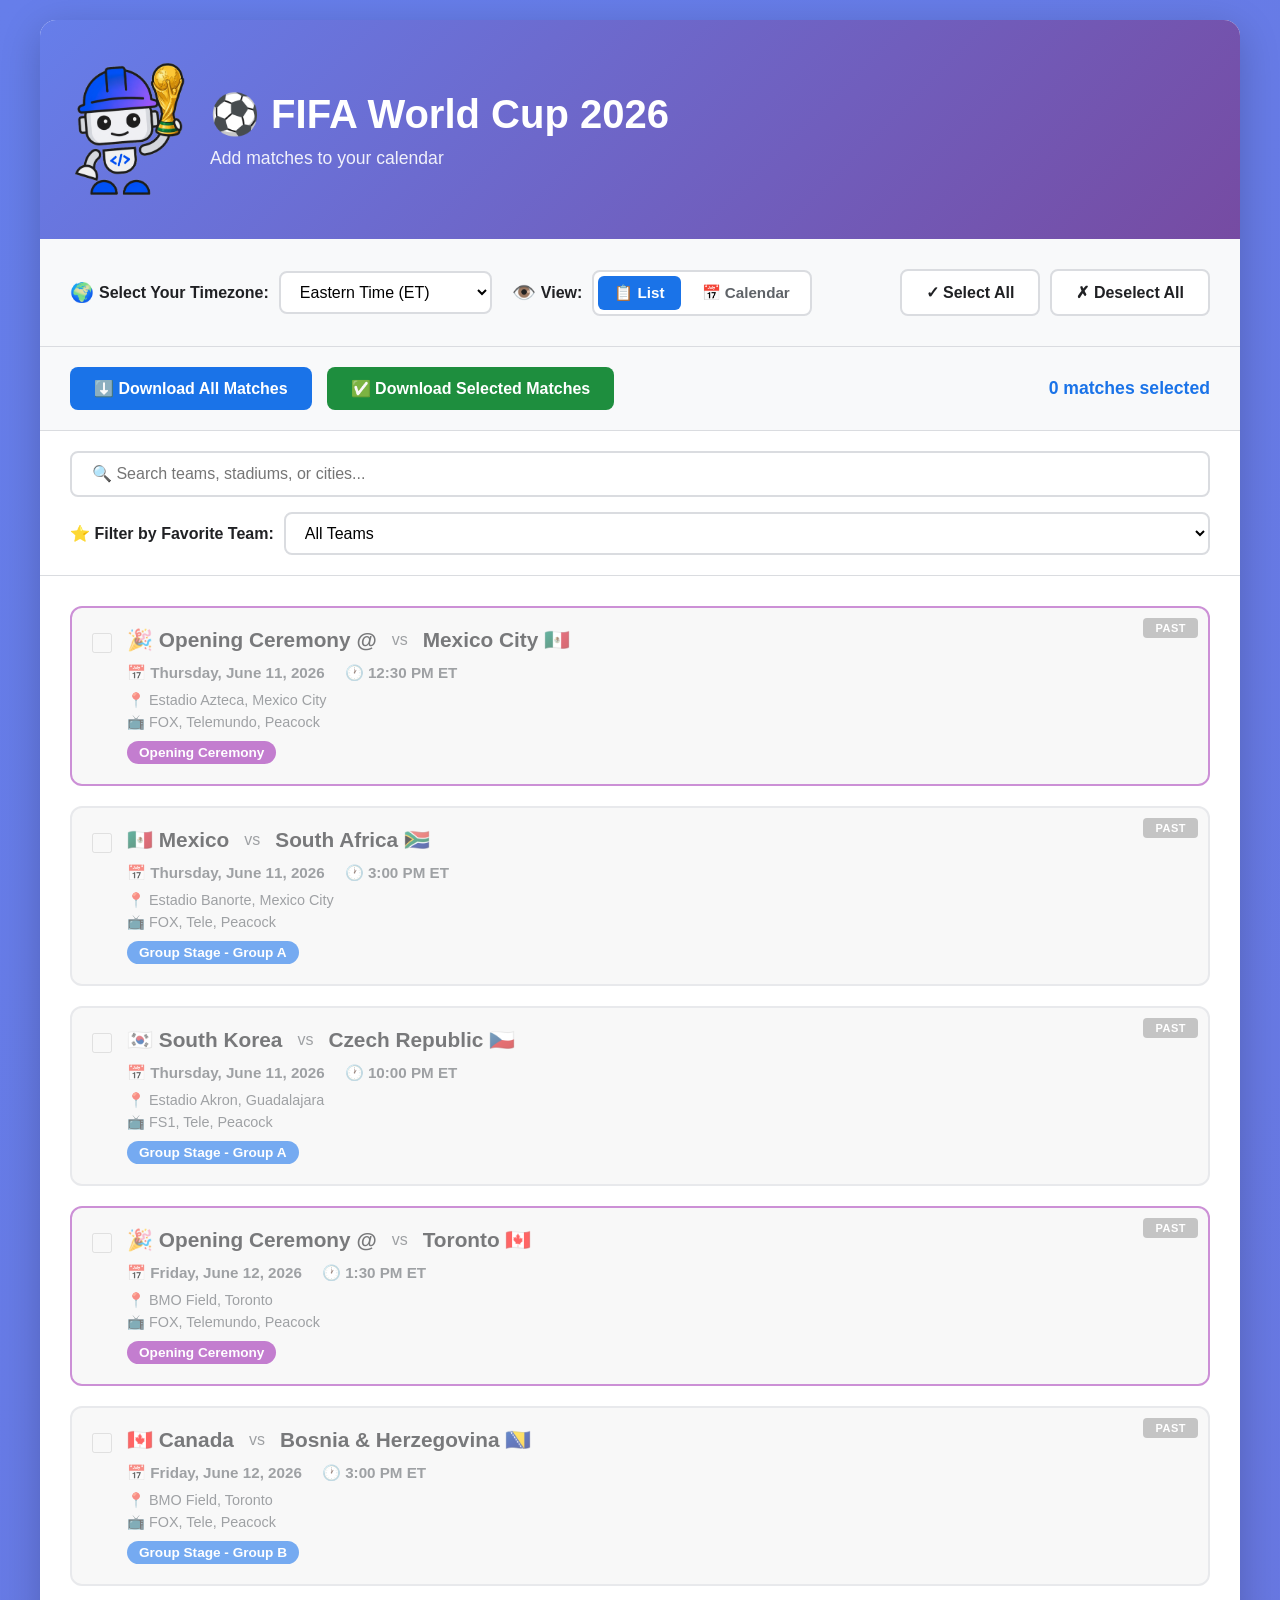
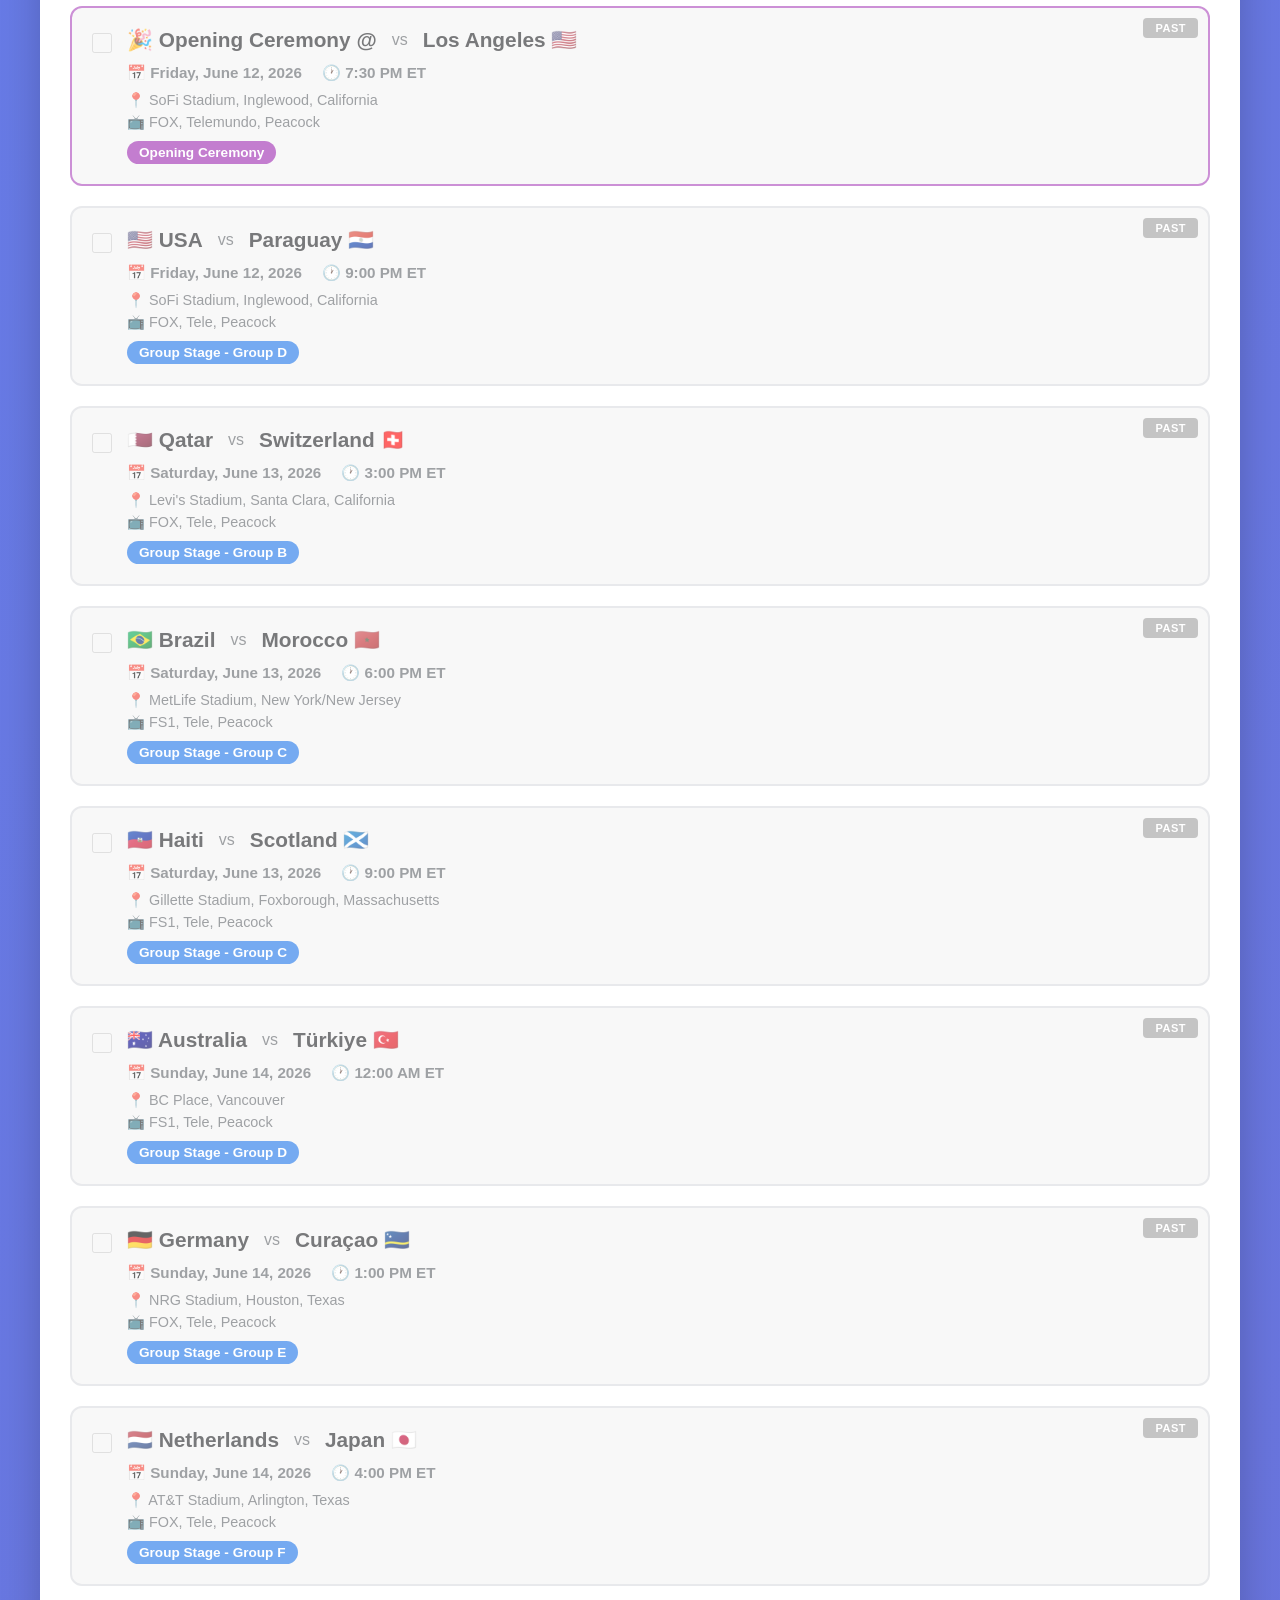
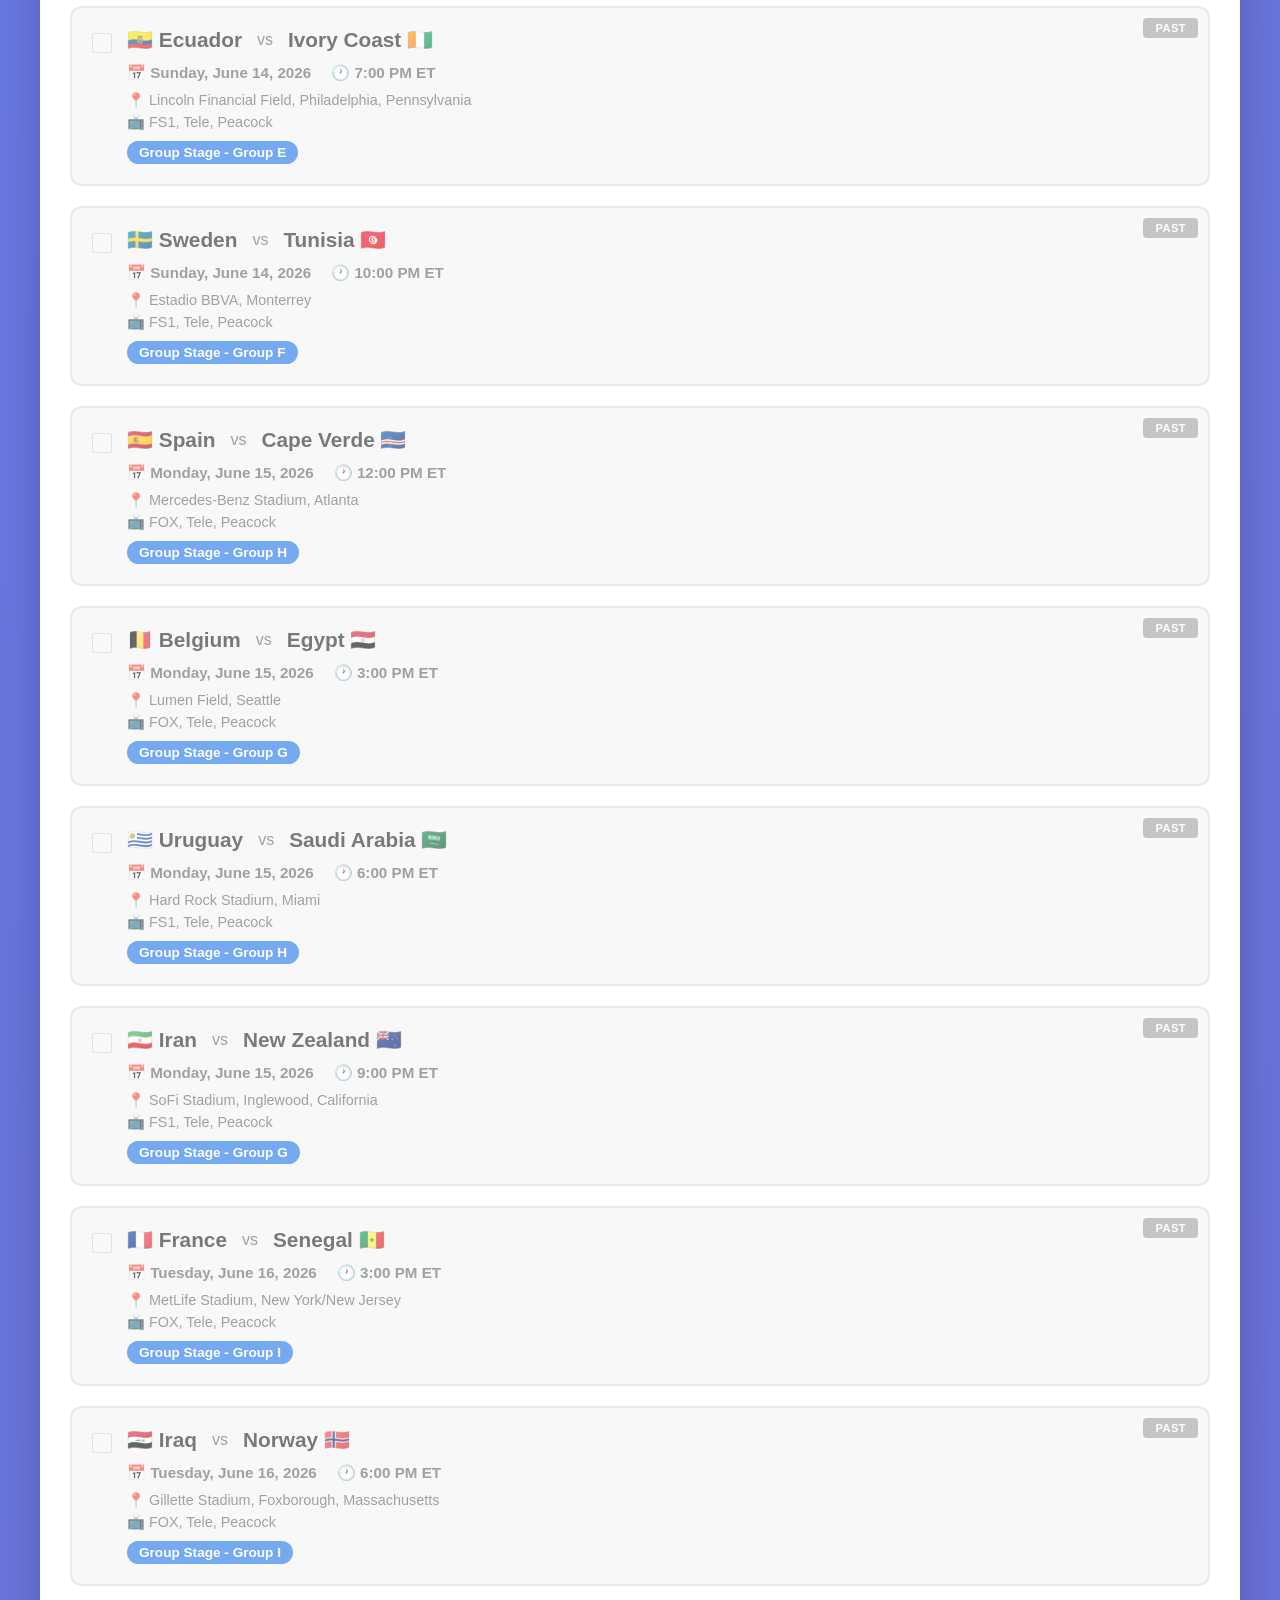
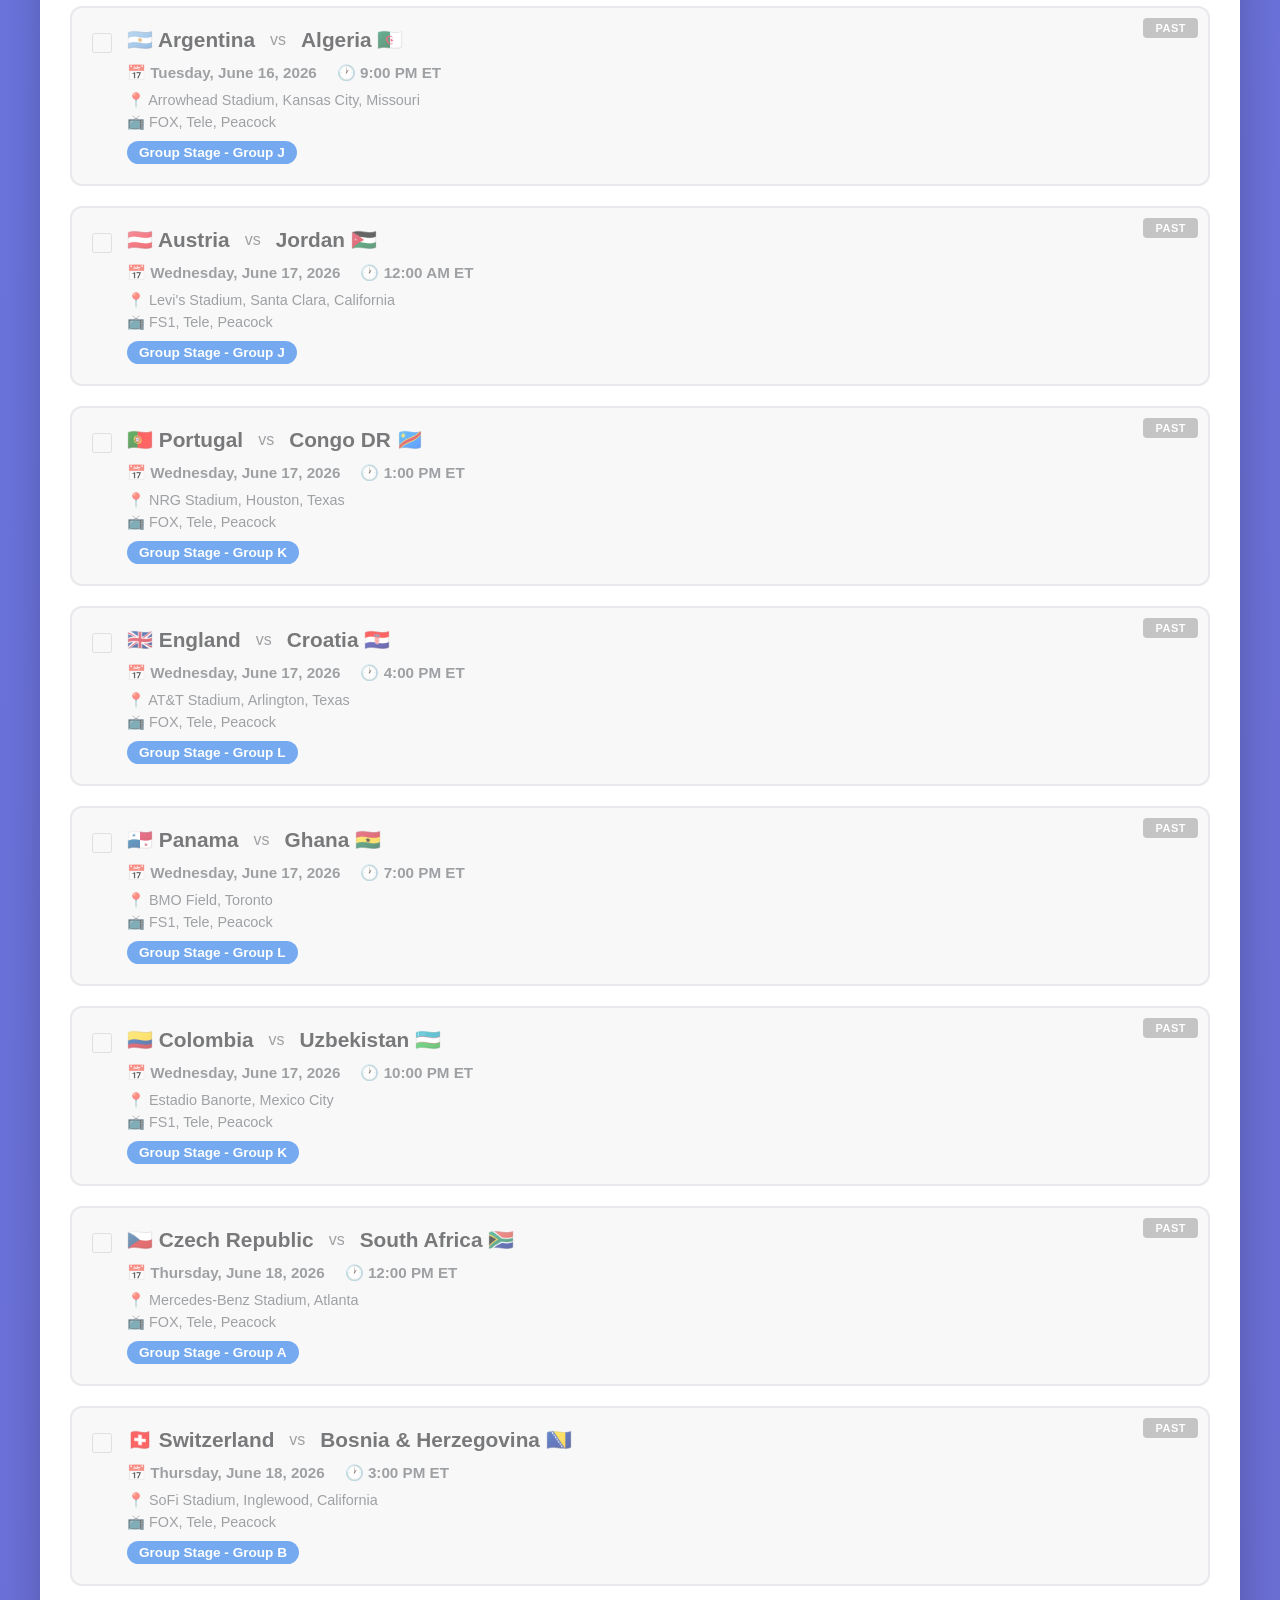
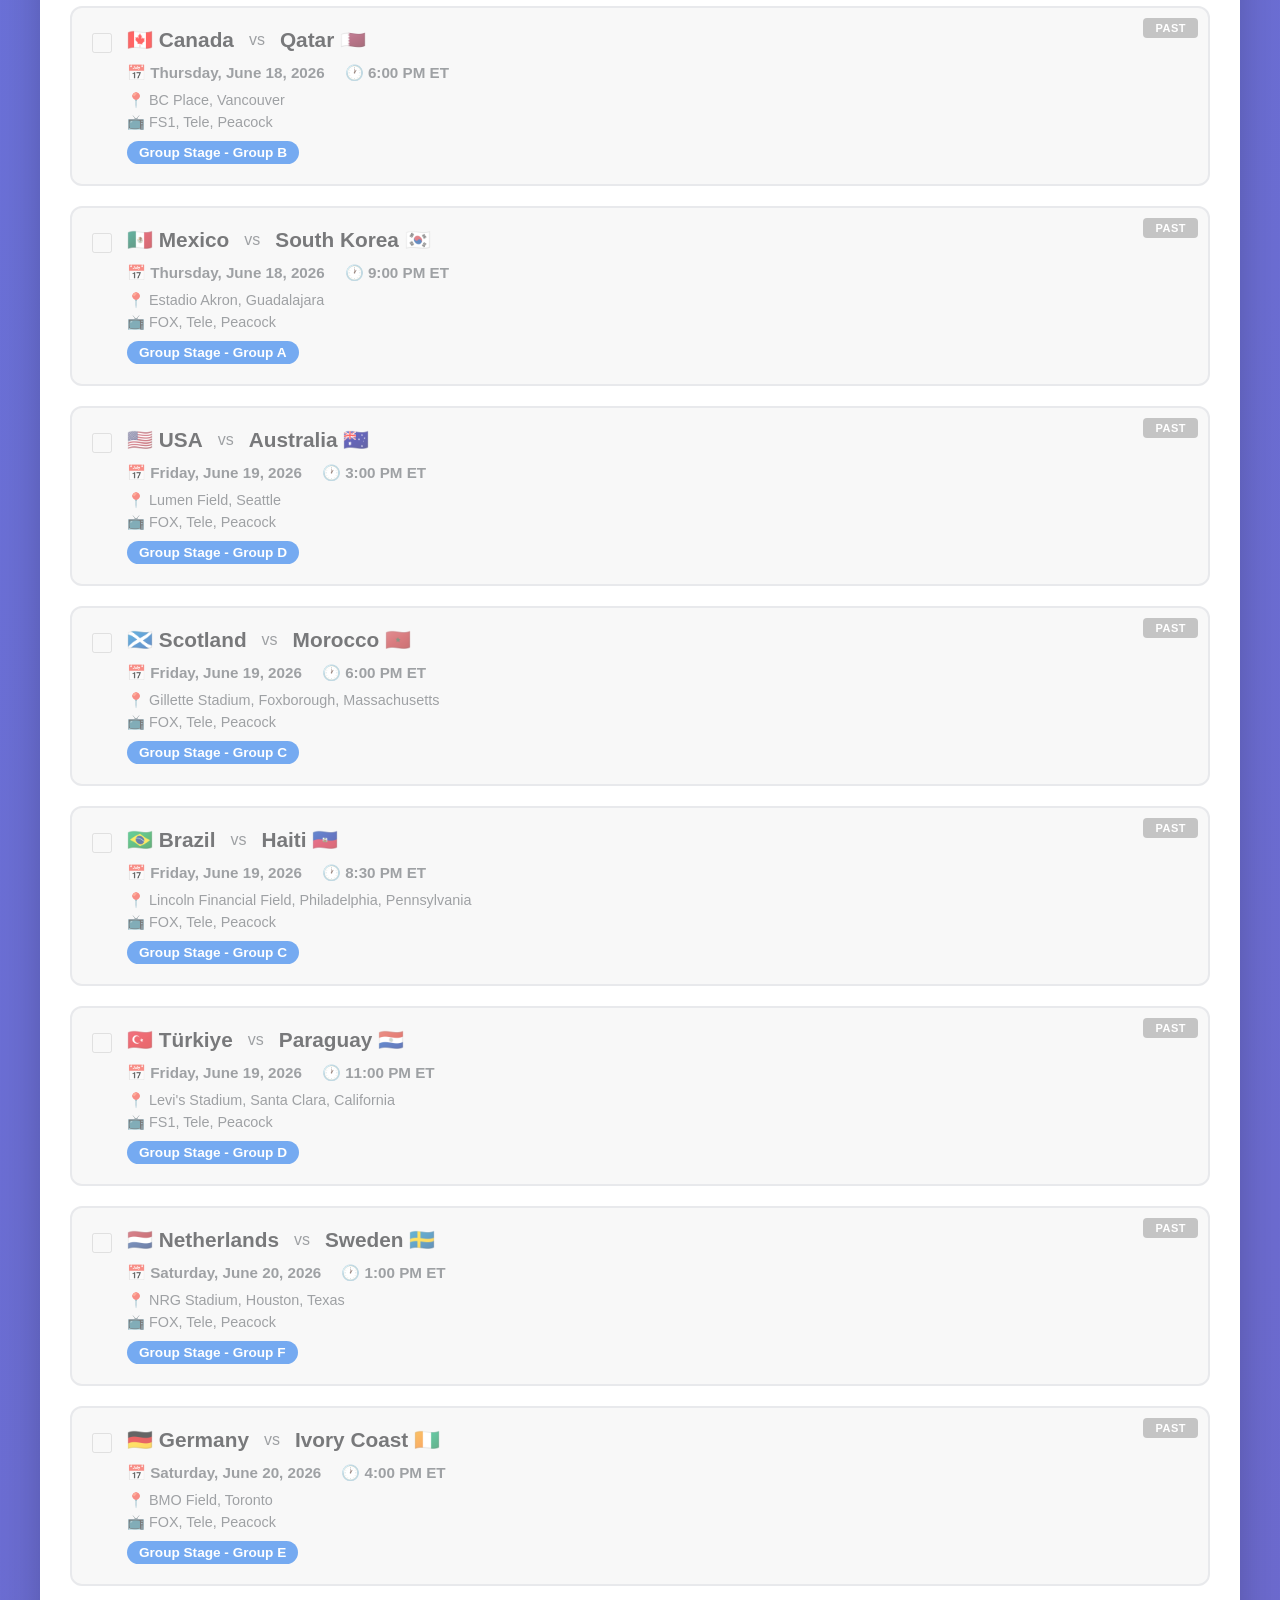
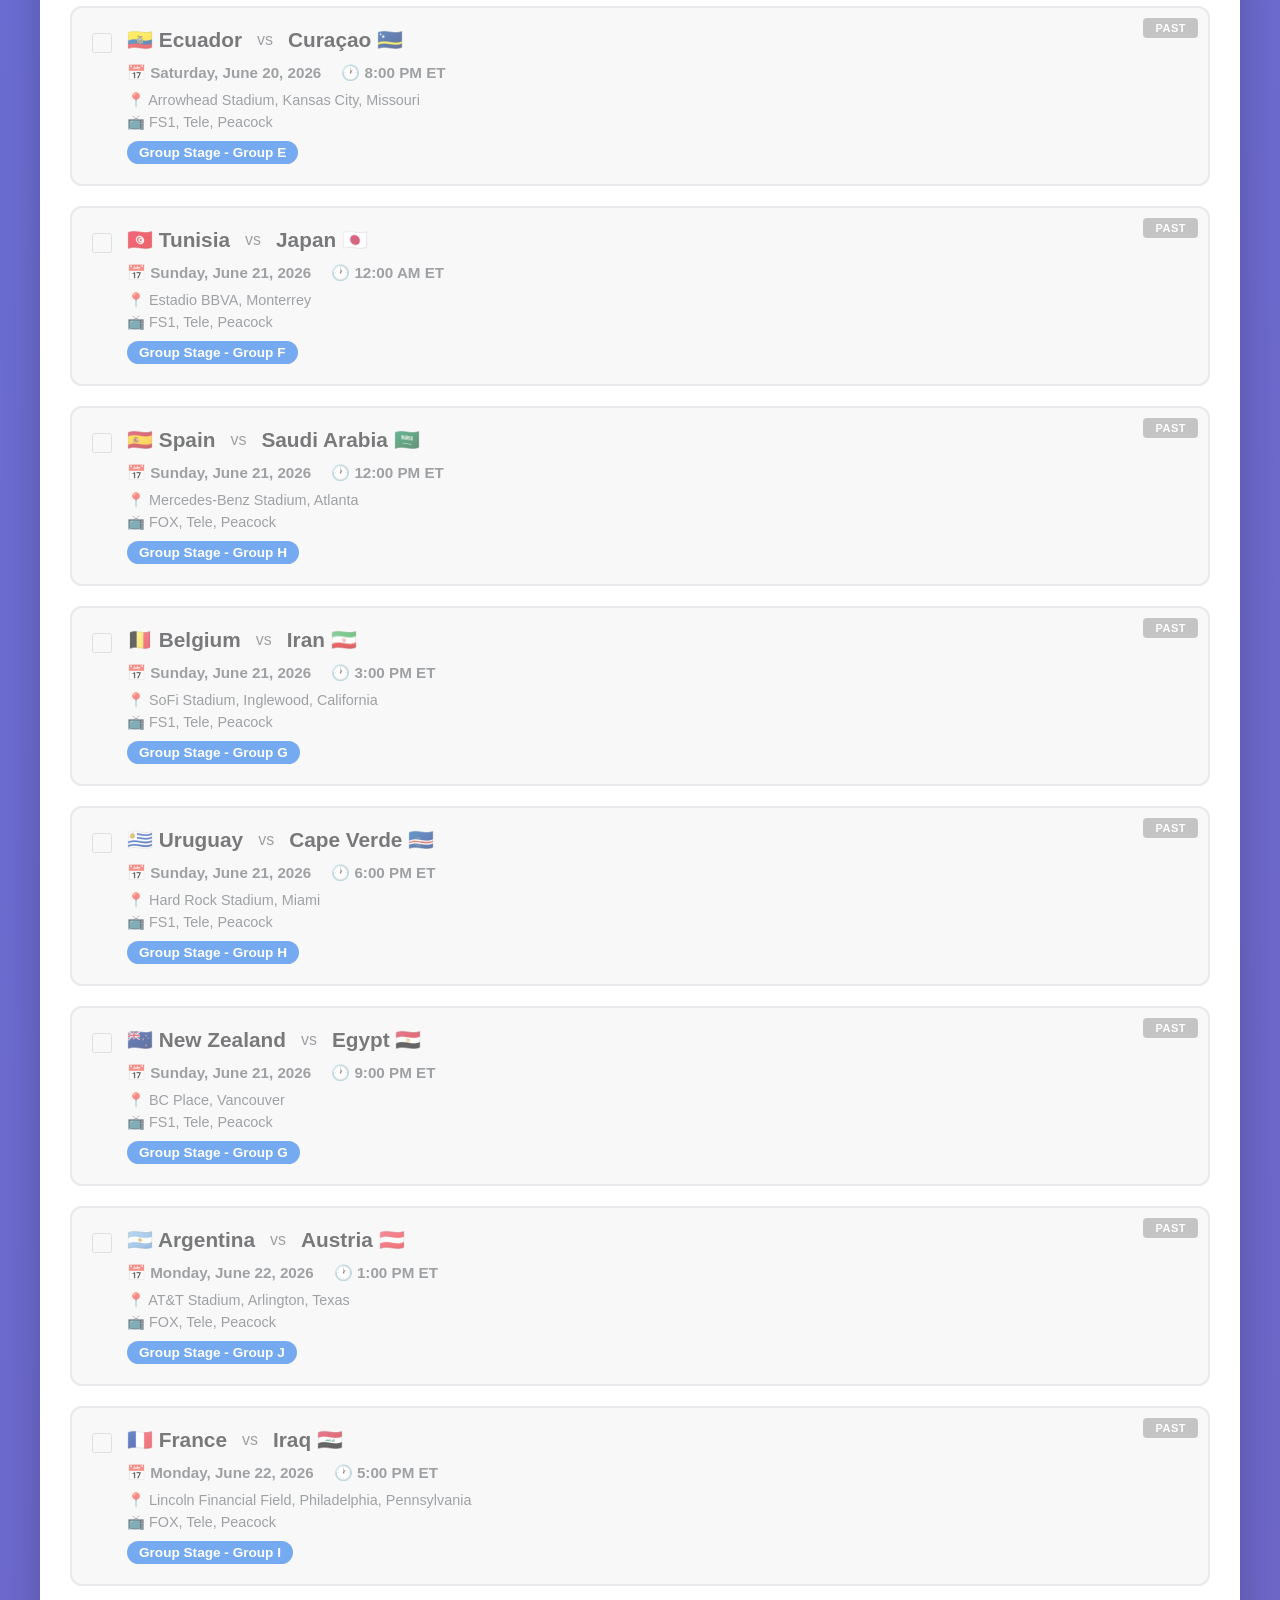
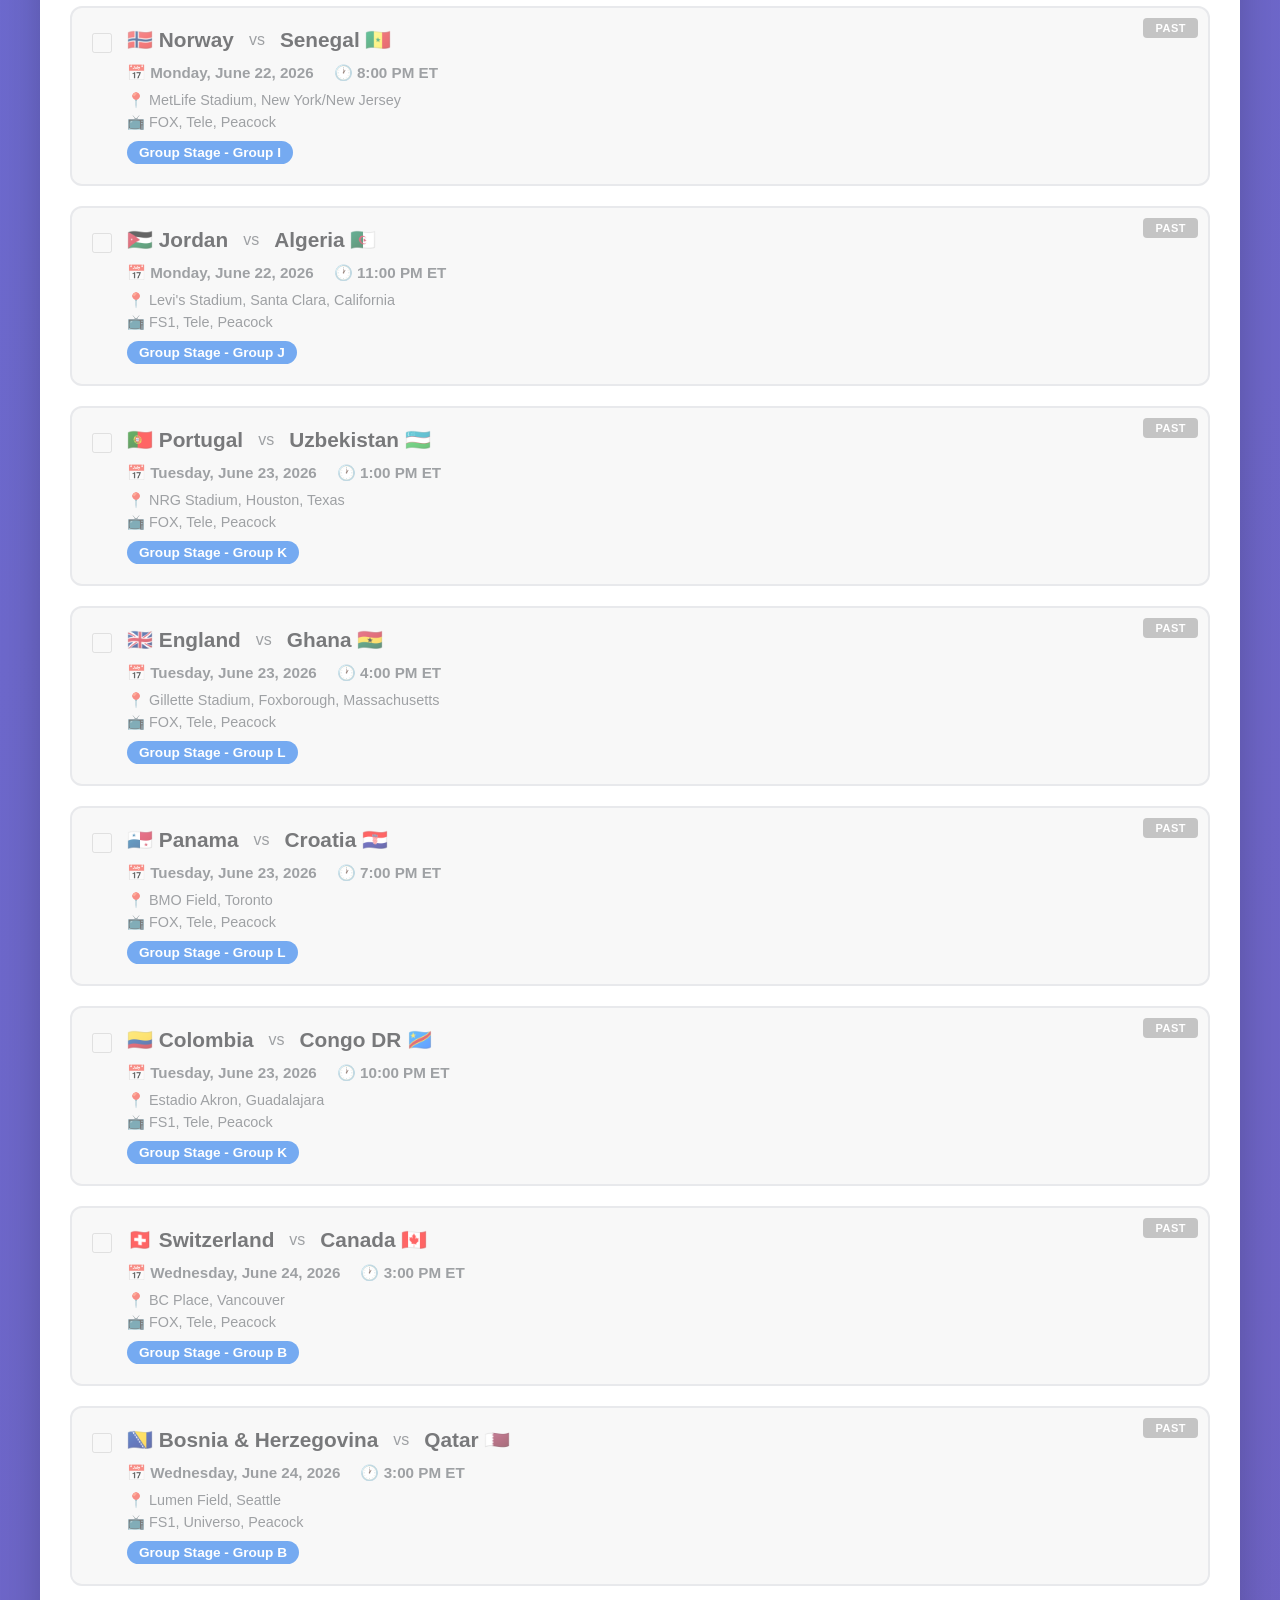
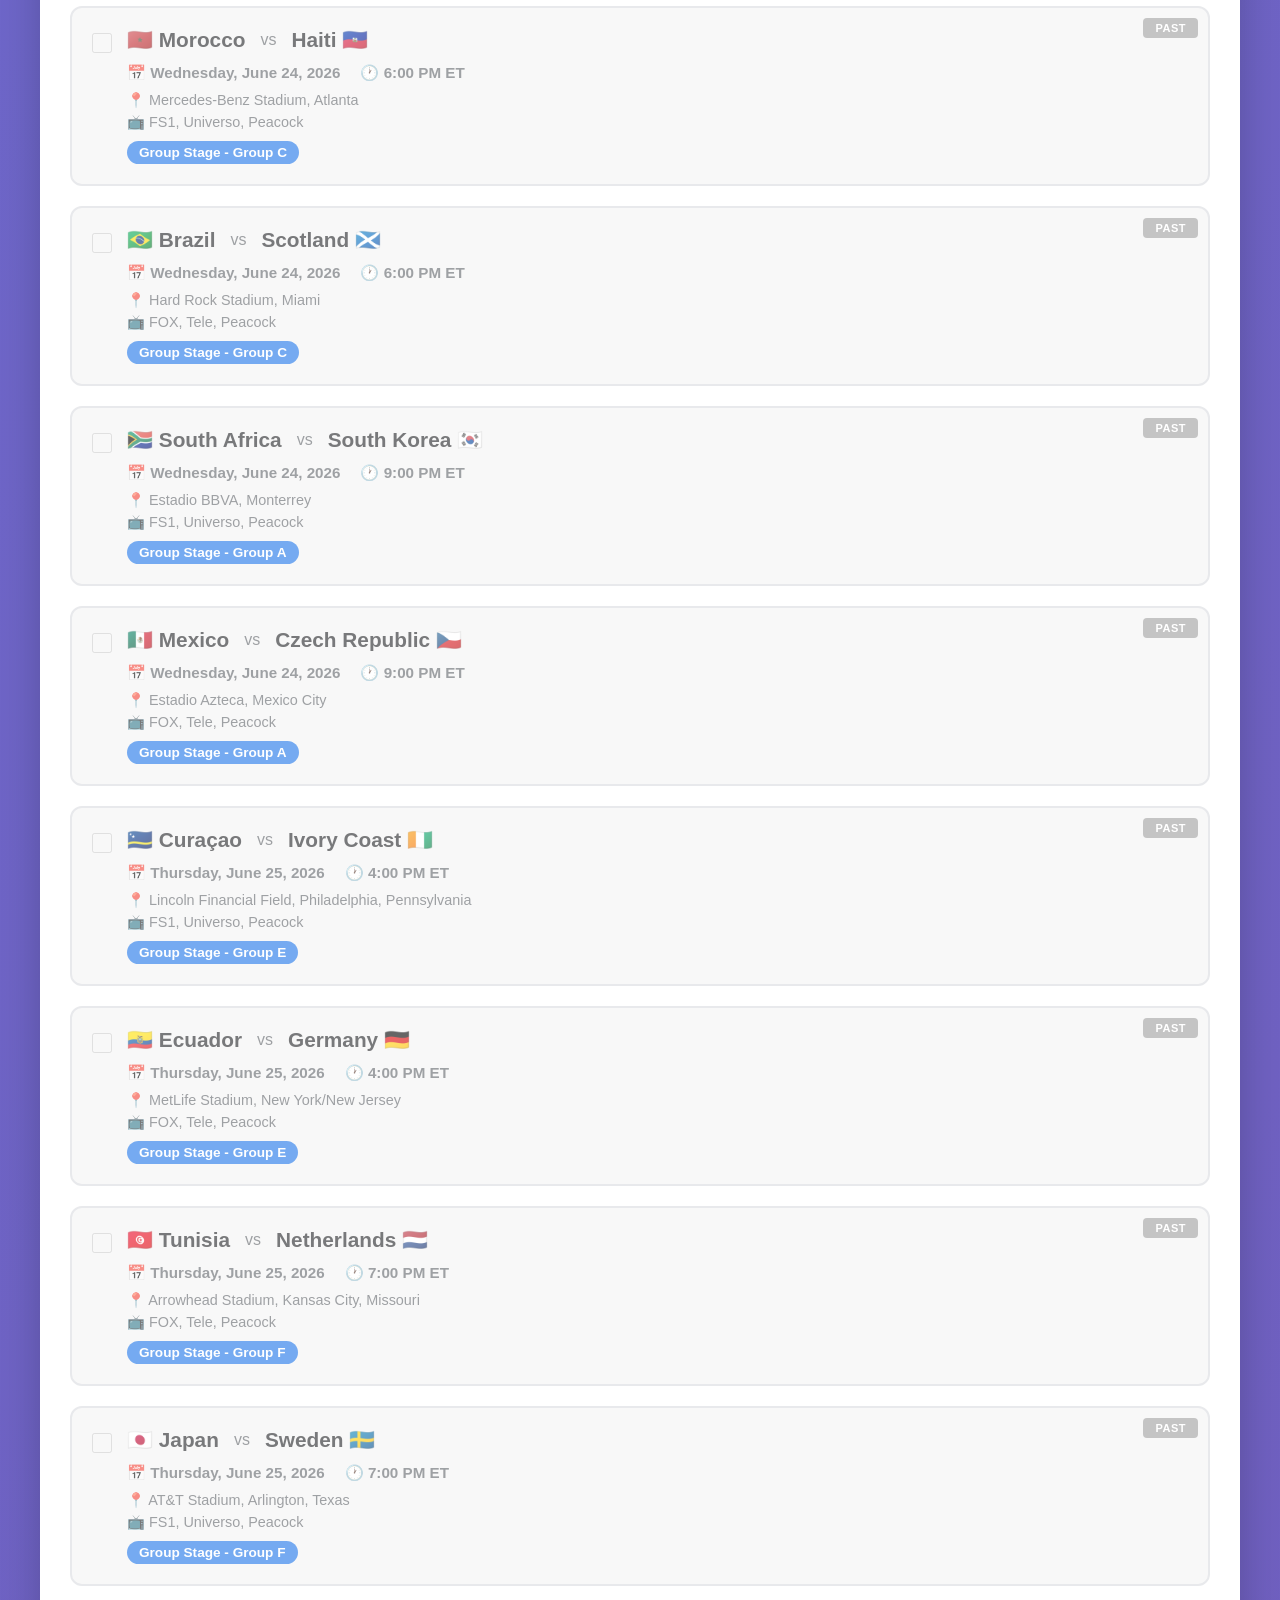
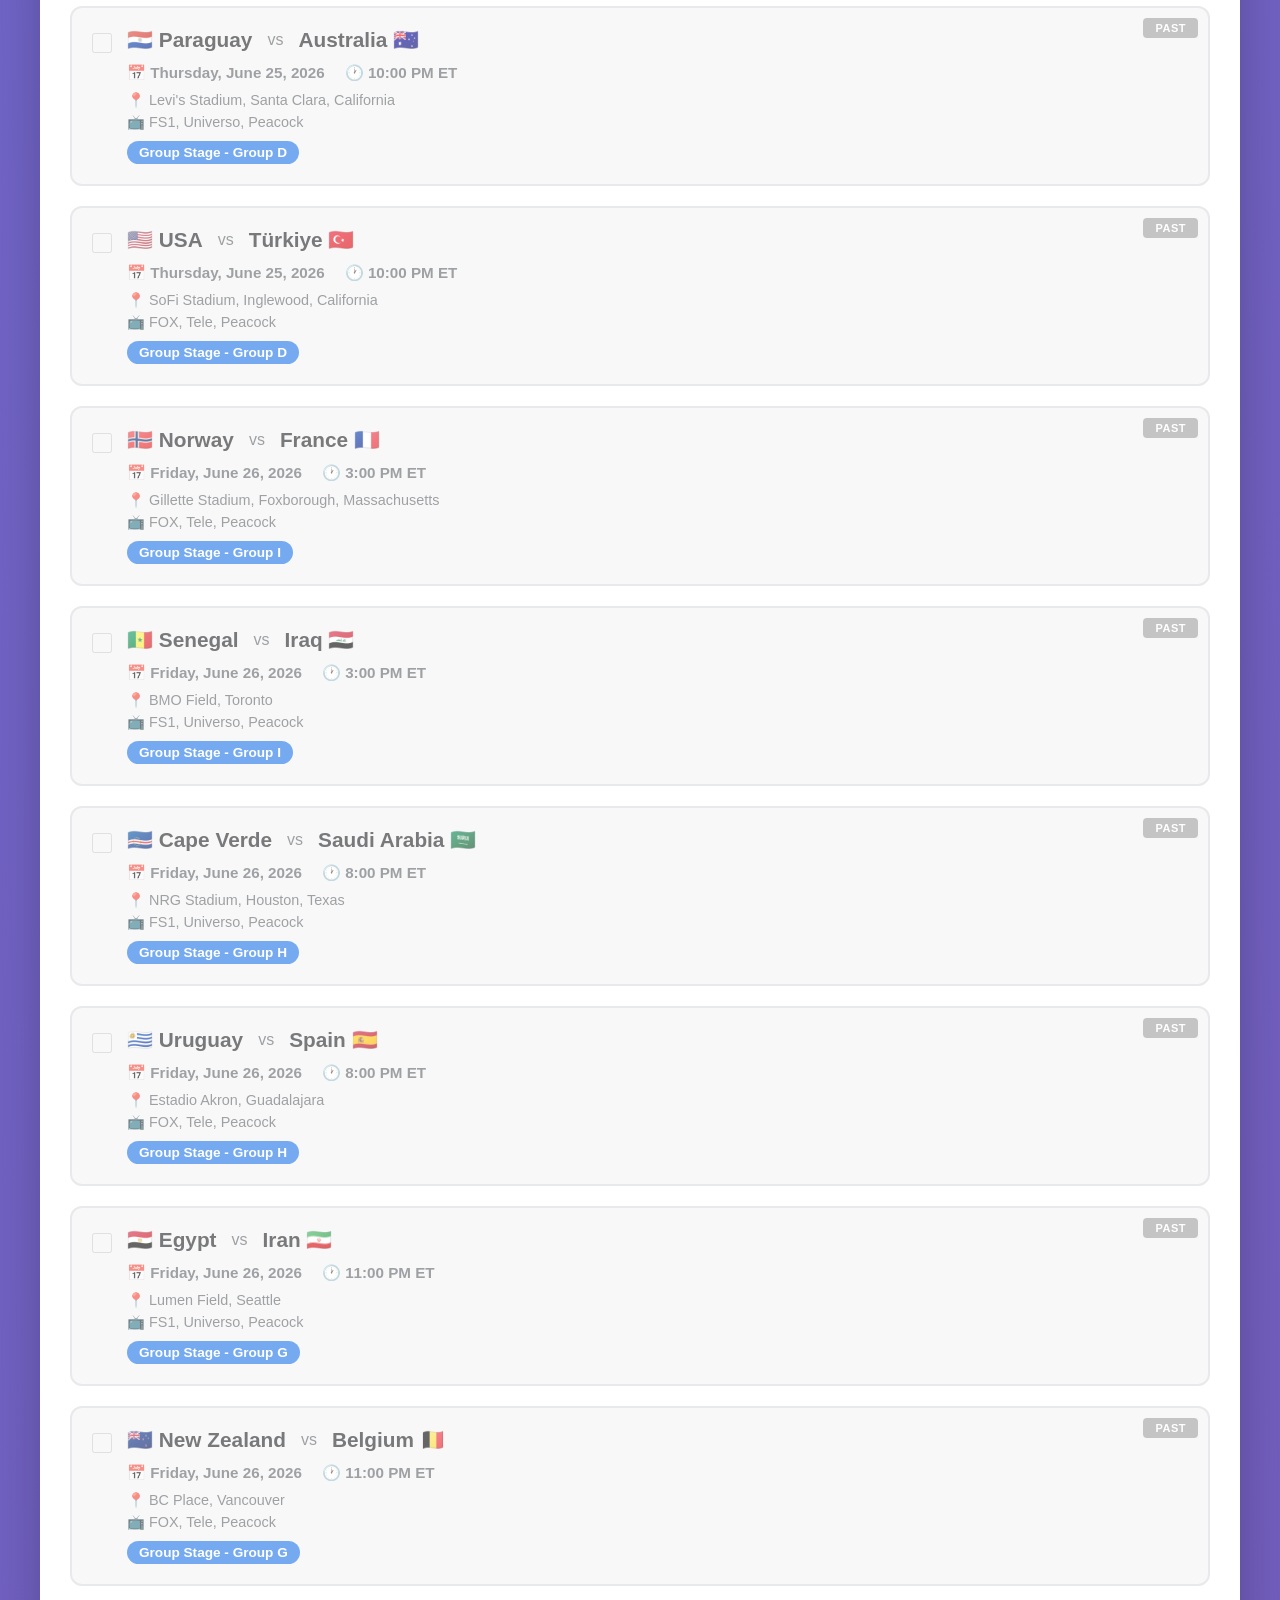
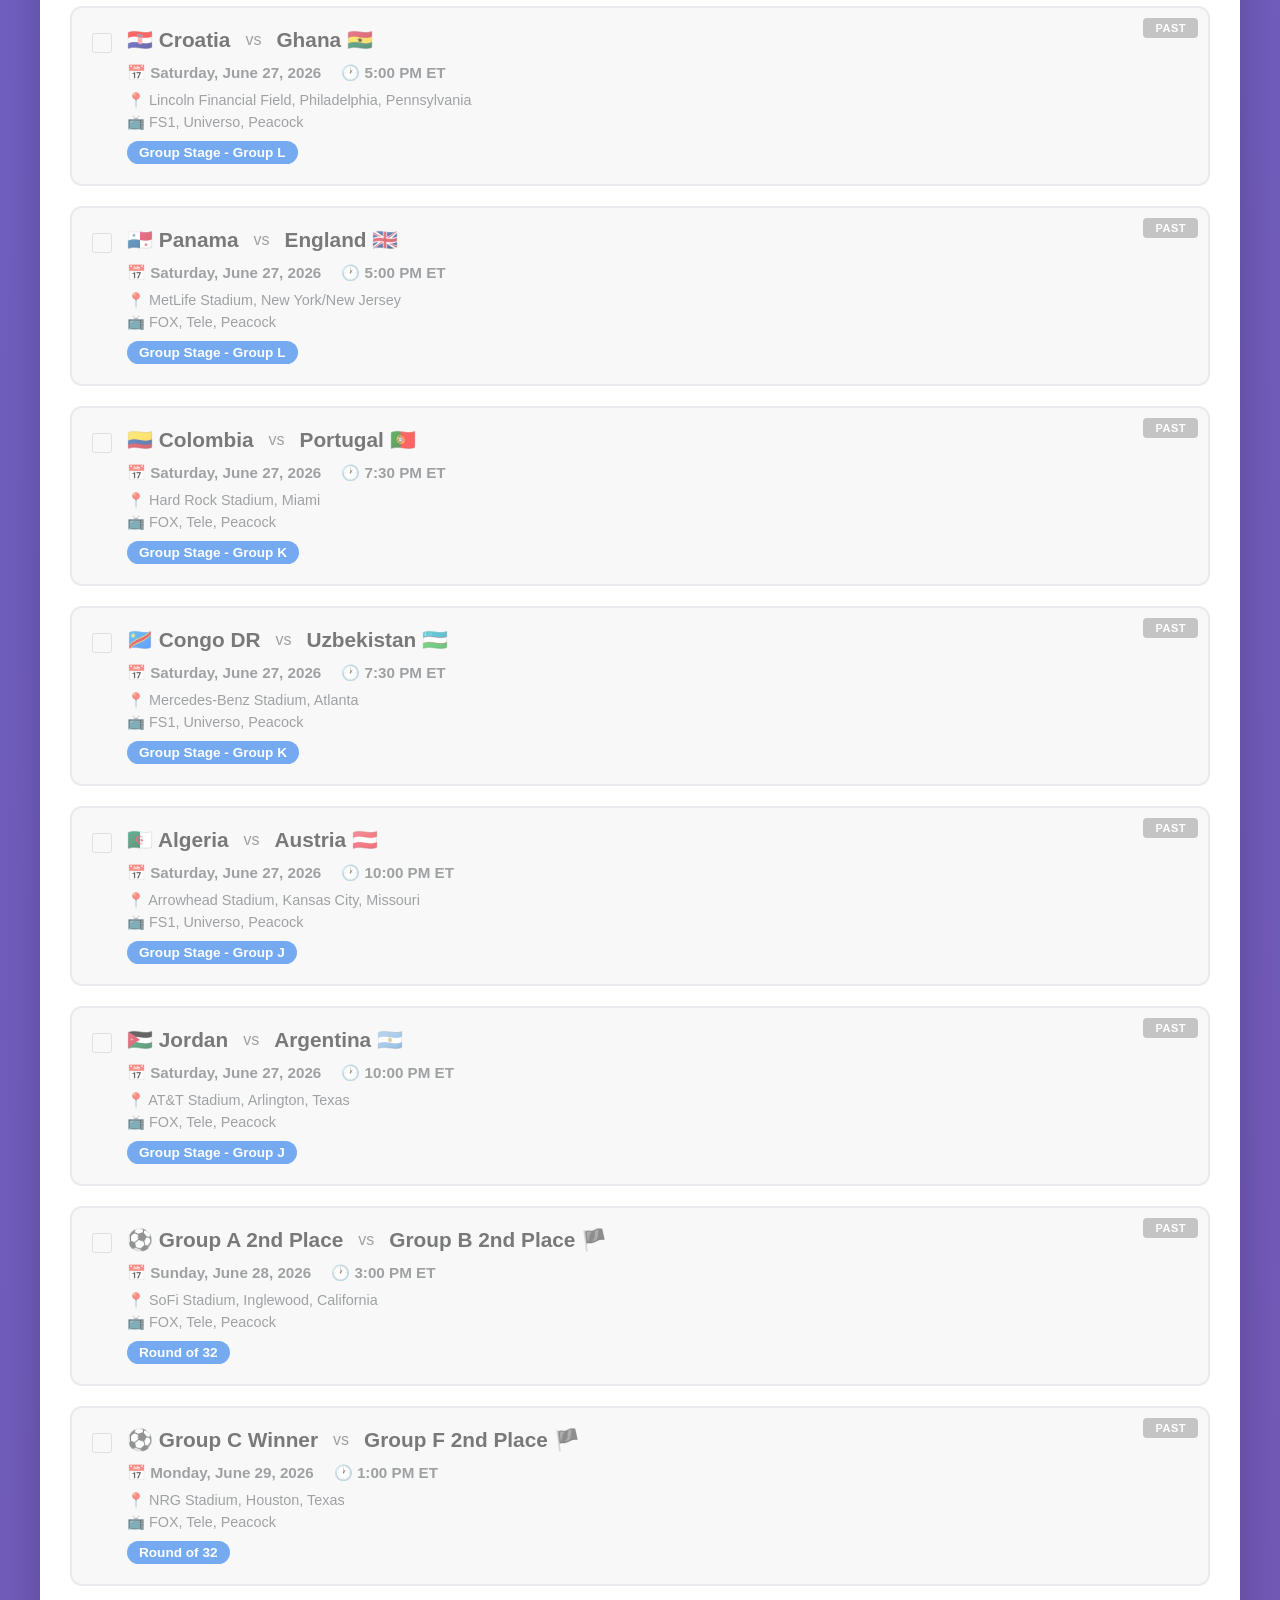
==== commit 91907272: "Fix calendar date display and add past game handling" ====
--- a/index.html
+++ b/index.html
@@ -133,7 +133,7 @@
         <footer class="footer">
             <p>FIFA World Cup 2026 • Hosted by USA 🇺🇸, Mexico 🇲🇽, and Canada 🇨🇦</p>
             <img src="Bob at the World Cup.png" alt="Bob at the World Cup" class="footer-logo">
-            <p class="footer-note">Made by Bobinho</p>
+            <p class="footer-note">Designed by Client Engineering | Made with IBM Bob</p>
         </footer>
     </div>
 
--- a/styles.css
+++ b/styles.css
@@ -301,6 +301,7 @@
     align-items: flex-start;
     transition: all 0.3s ease;
     cursor: pointer;
+    position: relative;
 }
 
 .match-card:hover {
@@ -322,6 +323,29 @@
 .match-card.selected {
     border-color: var(--primary-color);
     background: rgba(26, 115, 232, 0.05);
+}
+
+.match-card.past-match {
+    opacity: 0.6;
+    background: #f5f5f5;
+}
+
+.match-card.past-match .match-checkbox {
+    cursor: not-allowed;
+}
+
+.past-label {
+    position: absolute;
+    top: 10px;
+    right: 10px;
+    background: #9e9e9e;
+    color: white;
+    padding: 4px 12px;
+    border-radius: 4px;
+    font-size: 11px;
+    font-weight: 600;
+    letter-spacing: 0.5px;
+    z-index: 1;
 }
 
 .match-checkbox {
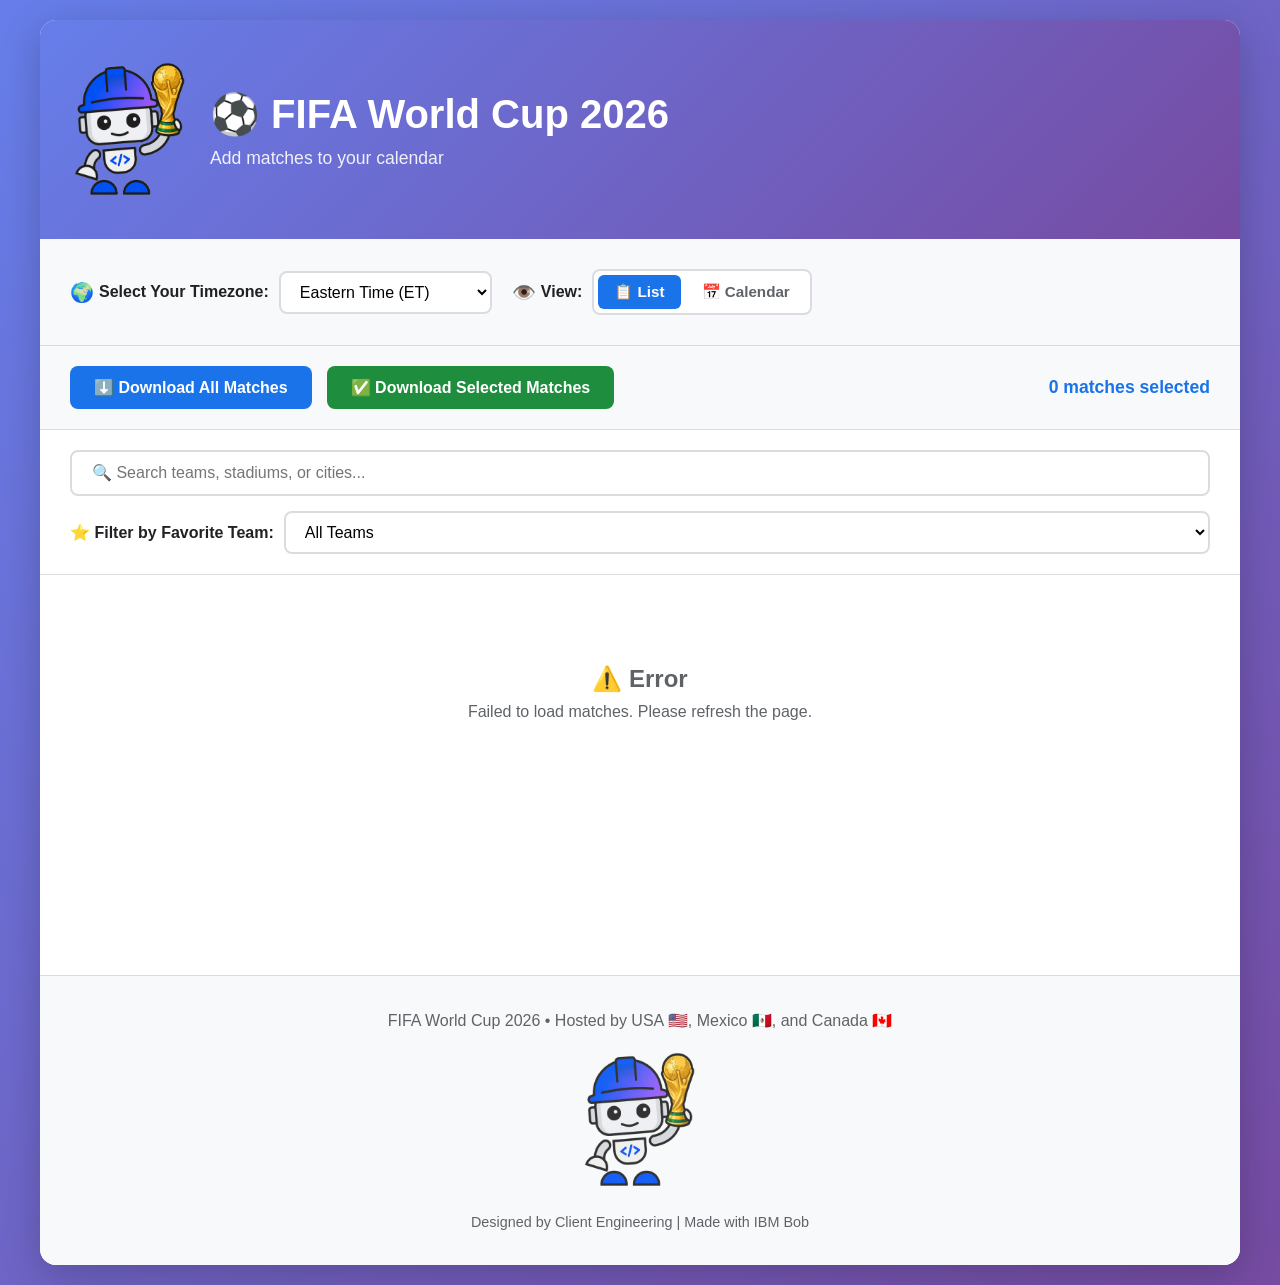
==== commit 8144d8bd: "Removed select/deselect buttons" ====
--- a/index.html
+++ b/index.html
@@ -67,15 +67,6 @@
                         📅 Calendar
                     </button>
                 </div>
-            </div>
-
-            <div class="control-group selection-controls">
-                <button id="select-all-btn" class="btn btn-secondary">
-                    ✓ Select All
-                </button>
-                <button id="deselect-all-btn" class="btn btn-secondary">
-                    ✗ Deselect All
-                </button>
             </div>
         </section>
 
--- a/styles.css
+++ b/styles.css
@@ -348,11 +348,66 @@
     z-index: 1;
 }
 
+.final-badge {
+    position: absolute;
+    top: 10px;
+    right: 10px;
+    background: #1e8e3e;
+    color: white;
+    padding: 4px 12px;
+    border-radius: 4px;
+    font-size: 11px;
+    font-weight: 600;
+    letter-spacing: 0.5px;
+    z-index: 1;
+}
+
 .match-checkbox {
     width: 20px;
     height: 20px;
     cursor: pointer;
     margin-top: 5px;
+}
+
+/* Compact Match Card for Finished Games */
+.match-card-compact {
+    padding: 12px 20px !important;
+    min-height: auto !important;
+}
+
+.match-info-compact {
+    flex: 1;
+}
+
+.match-score-display {
+    display: flex;
+    align-items: center;
+    gap: 15px;
+    font-size: 1.1rem;
+    margin-bottom: 8px;
+}
+
+.team-score {
+    display: flex;
+    align-items: center;
+    gap: 8px;
+}
+
+.team-score strong {
+    font-size: 1.4rem;
+    color: var(--primary-color);
+}
+
+.score-separator {
+    font-weight: 700;
+    color: var(--text-secondary);
+}
+
+.match-meta-compact {
+    display: flex;
+    gap: 15px;
+    font-size: 0.85rem;
+    color: var(--text-secondary);
 }
 
 .match-info {
@@ -513,6 +568,19 @@
 .calendar-match:hover {
     background: var(--primary-hover);
     transform: scale(1.05);
+}
+
+.calendar-match.past-calendar-match {
+    background: #bdbdbd !important;
+    color: #757575 !important;
+    opacity: 0.7;
+    cursor: default;
+    text-decoration: line-through;
+}
+
+.calendar-match.past-calendar-match:hover {
+    background: #bdbdbd !important;
+    transform: none;
 }
 
 .match-time {
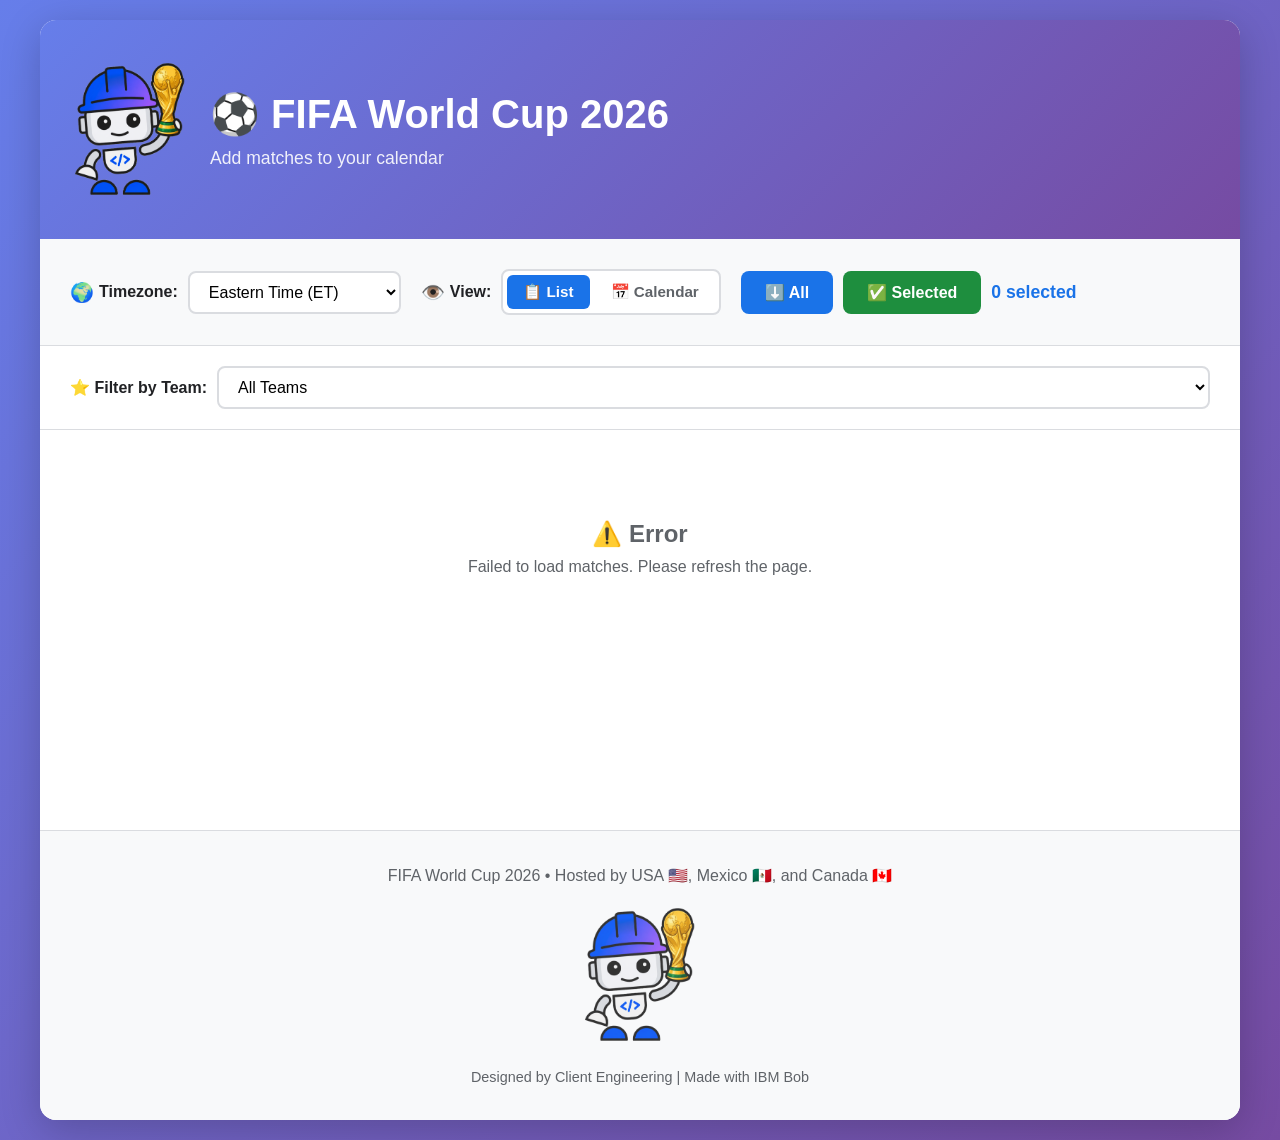
==== commit 6d014871: "Removed search box, moved download buttons, shorter labels" ====
--- a/index.html
+++ b/index.html
@@ -24,7 +24,7 @@
             <div class="control-group">
                 <label for="timezone-selector">
                     <span class="label-icon">🌍</span>
-                    Select Your Timezone:
+                    Timezone:
                 </label>
                 <select id="timezone-selector" class="timezone-select">
                     <option value="America/New_York">Eastern Time (ET)</option>
@@ -68,33 +68,24 @@
                     </button>
                 </div>
             </div>
-        </section>
 
-        <!-- Download Buttons -->
-        <section class="download-section">
-            <button id="download-all-btn" class="btn btn-primary">
-                ⬇️ Download All Matches
-            </button>
-            <button id="download-selected-btn" class="btn btn-success">
-                ✅ Download Selected Matches
-            </button>
-            <div id="selection-count" class="selection-count">
-                0 matches selected
+            <div class="control-group download-controls">
+                <button id="download-all-btn" class="btn btn-primary btn-small">
+                    ⬇️ All
+                </button>
+                <button id="download-selected-btn" class="btn btn-success btn-small">
+                    ✅ Selected
+                </button>
+                <div id="selection-count" class="selection-count">
+                    0 selected
+                </div>
             </div>
         </section>
 
-        <!-- Search/Filter Section -->
+        <!-- Filter Section -->
         <section class="filter-section">
-            <div class="search-box">
-                <input
-                    type="text"
-                    id="search-input"
-                    placeholder="🔍 Search teams, stadiums, or cities..."
-                    class="search-input"
-                >
-            </div>
             <div class="team-filter-box">
-                <label for="team-filter">⭐ Filter by Favorite Team:</label>
+                <label for="team-filter">⭐ Filter by Team:</label>
                 <select id="team-filter" class="team-filter-select">
                     <option value="">All Teams</option>
                 </select>
--- a/styles.css
+++ b/styles.css
@@ -152,10 +152,6 @@
     color: white;
 }
 
-.selection-controls {
-    margin-left: auto;
-}
-
 /* Buttons */
 .btn {
     padding: 12px 24px;
@@ -680,67 +676,238 @@
         padding: 10px;
     }
 
+    /* Header - 40% smaller on mobile */
+    .header {
+        padding: 20px 15px;
+    }
+
+    .header-content {
+        gap: 12px;
+    }
+
     .header-logo {
-        max-width: 150px;
+        max-width: 72px;
     }
 
     .header h1 {
-        font-size: 1.8rem;
+        font-size: 1.5rem;
+    }
+
+    .subtitle {
+        font-size: 0.75rem;
     }
 
     .footer-logo {
         max-width: 80px;
     }
 
+    /* Controls Section */
     .controls {
+        padding: 15px;
         flex-direction: column;
         align-items: stretch;
+        gap: 12px;
     }
 
     .control-group {
         flex-direction: column;
         align-items: stretch;
+        gap: 8px;
+    }
+
+    .control-group label {
+        font-size: 0.9rem;
     }
 
     .timezone-select {
         width: 100%;
-    }
-
-    .selection-controls {
-        margin-left: 0;
-        display: flex;
-        gap: 10px;
-    }
-
+        padding: 8px 12px;
+        font-size: 0.9rem;
+    }
+
+    .view-toggle {
+        padding: 3px;
+    }
+
+    .view-btn {
+        padding: 6px 12px;
+        font-size: 0.85rem;
+    }
+
+    /* Download Section - Smaller buttons in one line */
     .download-section {
+        padding: 12px 15px;
+        flex-direction: row;
+        gap: 8px;
+        align-items: center;
+    }
+
+    .btn {
+        padding: 8px 12px;
+        font-size: 0.85rem;
+        gap: 4px;
+        flex: 1;
+        justify-content: center;
+    }
+
+    .selection-count {
+        display: none;
+    }
+
+    /* Filter Section - Smaller and more compact */
+    .filter-section {
+        padding: 12px 15px;
+    }
+
+    .search-box {
+        margin-bottom: 10px;
+    }
+
+    .search-input {
+        padding: 8px 12px;
+        font-size: 0.9rem;
+    }
+
+    .team-filter-box {
         flex-direction: column;
         align-items: stretch;
-    }
-
-    .selection-count {
-        margin-left: 0;
-        text-align: center;
+        gap: 6px;
+    }
+
+    .team-filter-box label {
+        font-size: 0.9rem;
+    }
+
+    .team-filter-select {
+        padding: 8px 12px;
+        font-size: 0.9rem;
+    }
+
+    /* List View - More compact match cards */
+    .list-view {
+        padding: 15px;
+    }
+
+    .matches-container {
+        gap: 12px;
+    }
+
+    .match-card {
+        padding: 12px;
+        gap: 10px;
+    }
+
+    .match-card-compact {
+        padding: 10px 12px !important;
+    }
+
+    .match-checkbox {
+        width: 18px;
+        height: 18px;
     }
 
     .match-teams {
         flex-direction: column;
         gap: 5px;
-        font-size: 1.1rem;
+        font-size: 1rem;
+        margin-bottom: 8px;
+    }
+
+    .match-details {
+        gap: 12px;
+        margin-bottom: 8px;
+    }
+
+    .match-details span {
+        font-size: 0.85rem;
+    }
+
+    .match-venue, .match-broadcast {
+        font-size: 0.8rem;
+    }
+
+    .match-stage {
+        font-size: 0.75rem;
+        padding: 3px 10px;
+    }
+
+    .past-label, .final-badge {
+        font-size: 10px;
+        padding: 3px 8px;
+    }
+
+    /* Compact card adjustments */
+    .match-score-display {
+        font-size: 0.95rem;
+        gap: 10px;
+        margin-bottom: 6px;
+    }
+
+    .team-score strong {
+        font-size: 1.2rem;
+    }
+
+    .match-meta-compact {
+        gap: 10px;
+        font-size: 0.75rem;
+    }
+
+    /* Calendar View - Improved mobile experience */
+    .calendar-view {
+        padding: 15px;
+    }
+
+    .calendar-header {
+        margin-bottom: 15px;
+    }
+
+    .calendar-title {
+        font-size: 1.3rem;
+    }
+
+    .calendar-nav-btn {
+        padding: 8px 12px;
+        font-size: 1rem;
     }
 
     .calendar-grid {
         grid-template-columns: repeat(7, 1fr);
-        gap: 5px;
+        gap: 4px;
+    }
+
+    .calendar-day-header {
+        padding: 6px 2px;
+        font-size: 0.7rem;
     }
 
     .calendar-day {
-        min-height: 80px;
-        padding: 5px;
+        min-height: 70px;
+        padding: 4px;
+    }
+
+    .day-number {
+        font-size: 0.85rem;
+        margin-bottom: 3px;
     }
 
     .calendar-match {
-        font-size: 0.65rem;
-        padding: 3px 5px;
+        font-size: 0.6rem;
+        padding: 3px 4px;
+        margin-bottom: 2px;
+    }
+
+    .match-time {
+        font-size: 0.6rem;
+    }
+
+    .match-teams-short {
+        font-size: 0.55rem;
+    }
+
+    /* Modal adjustments */
+    .modal-content {
+        padding: 20px;
+        width: 95%;
     }
 }
 
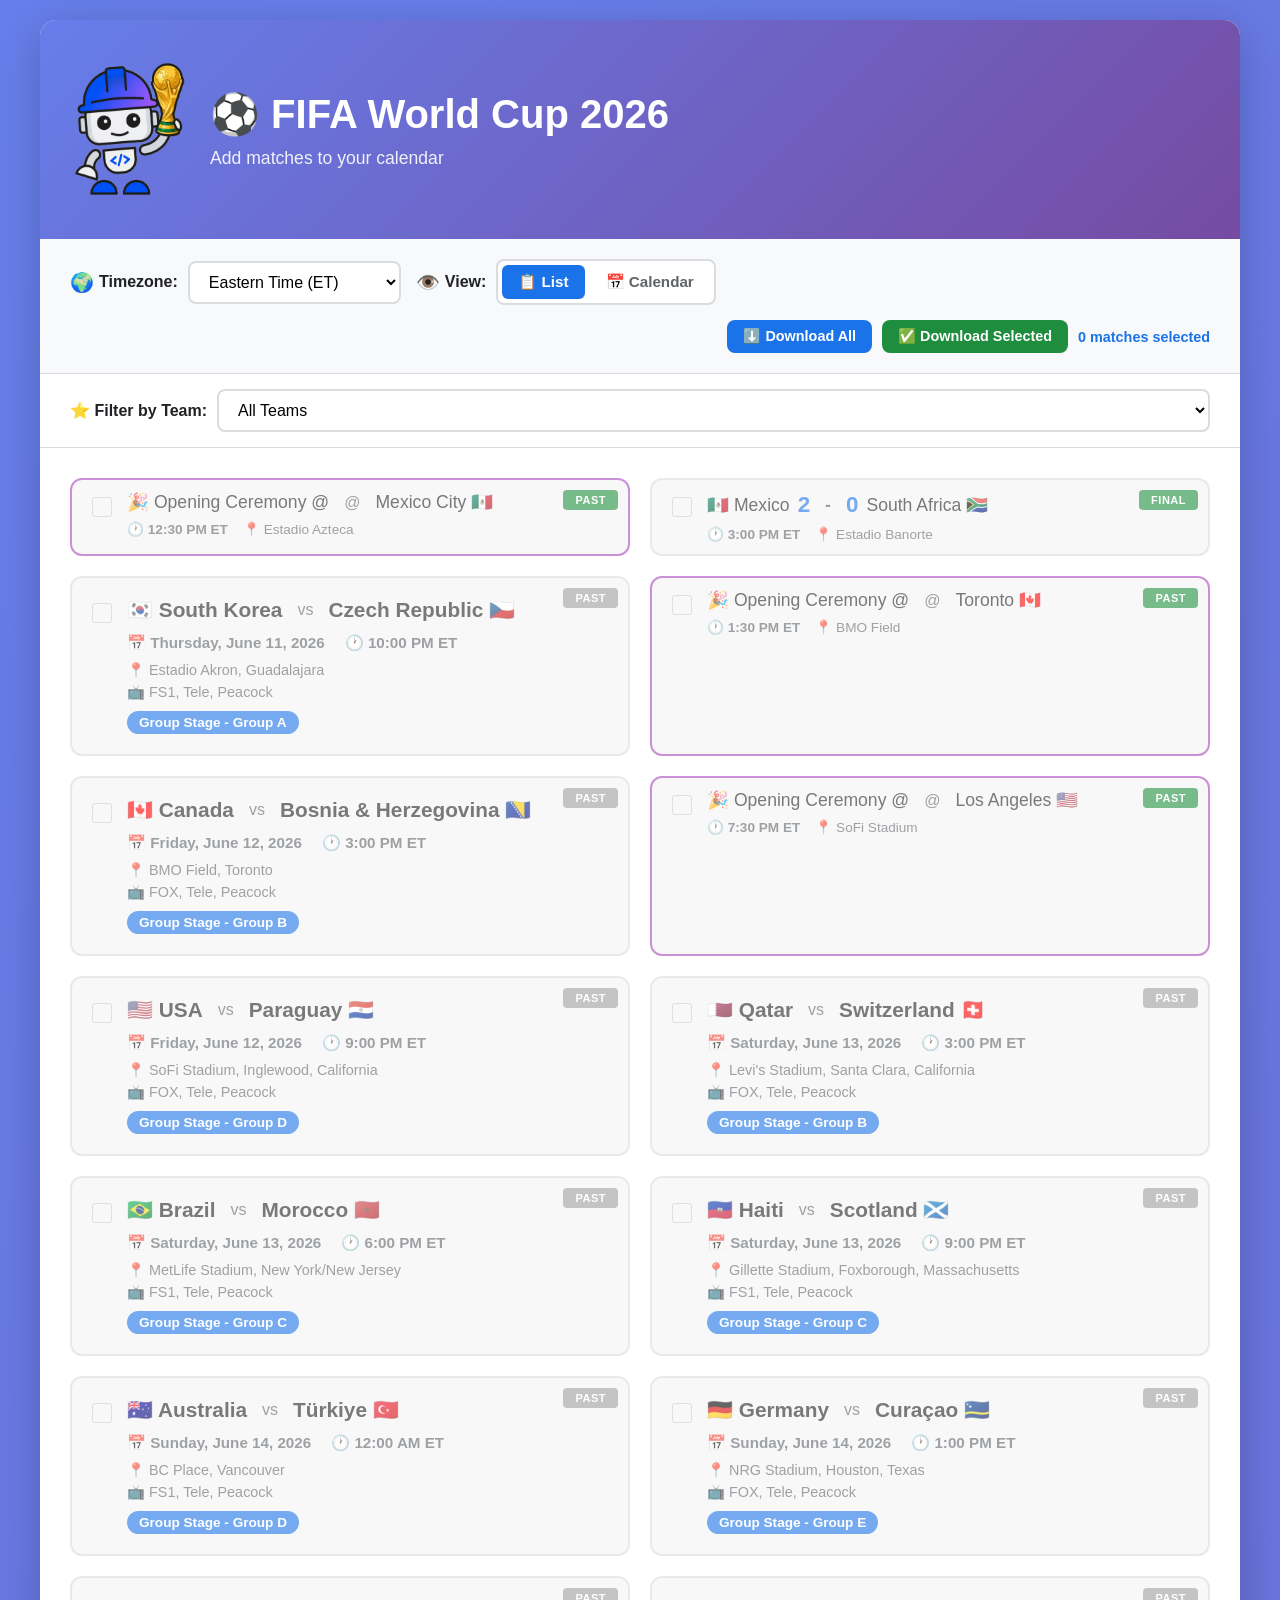
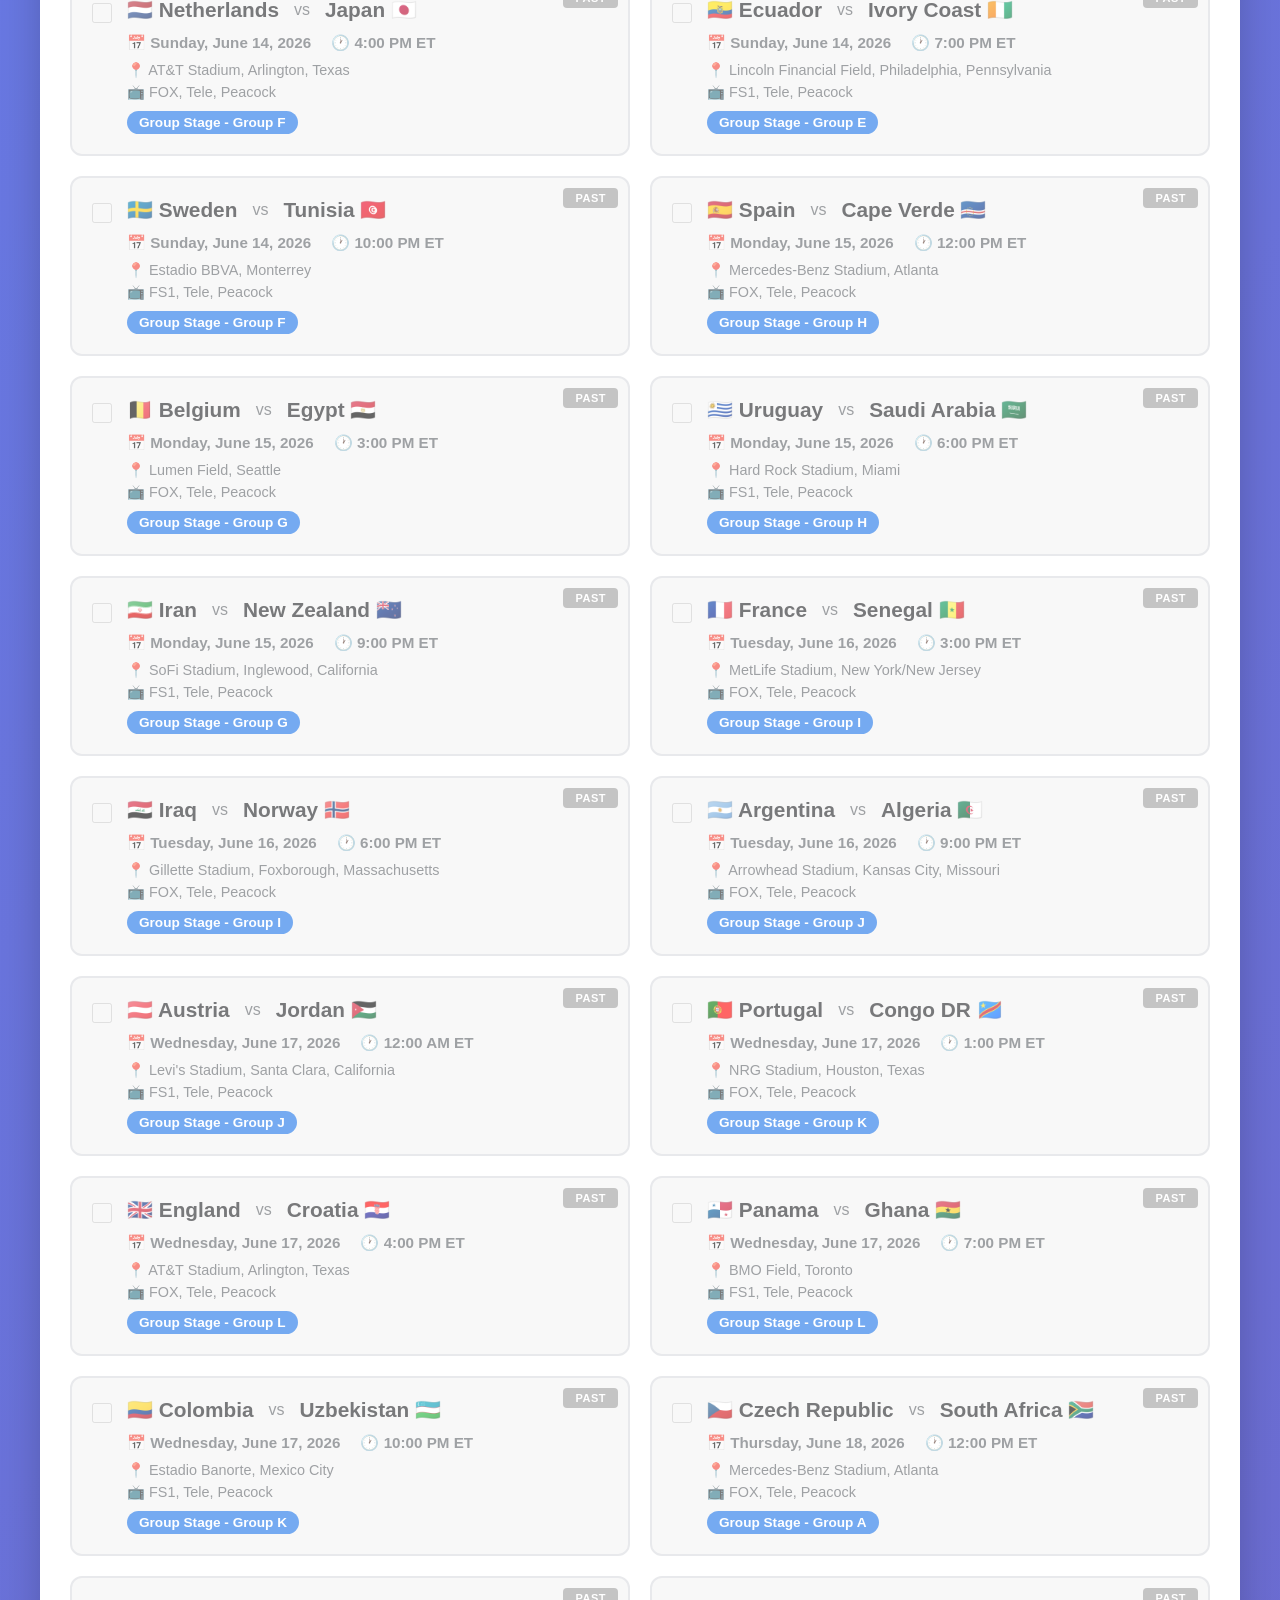
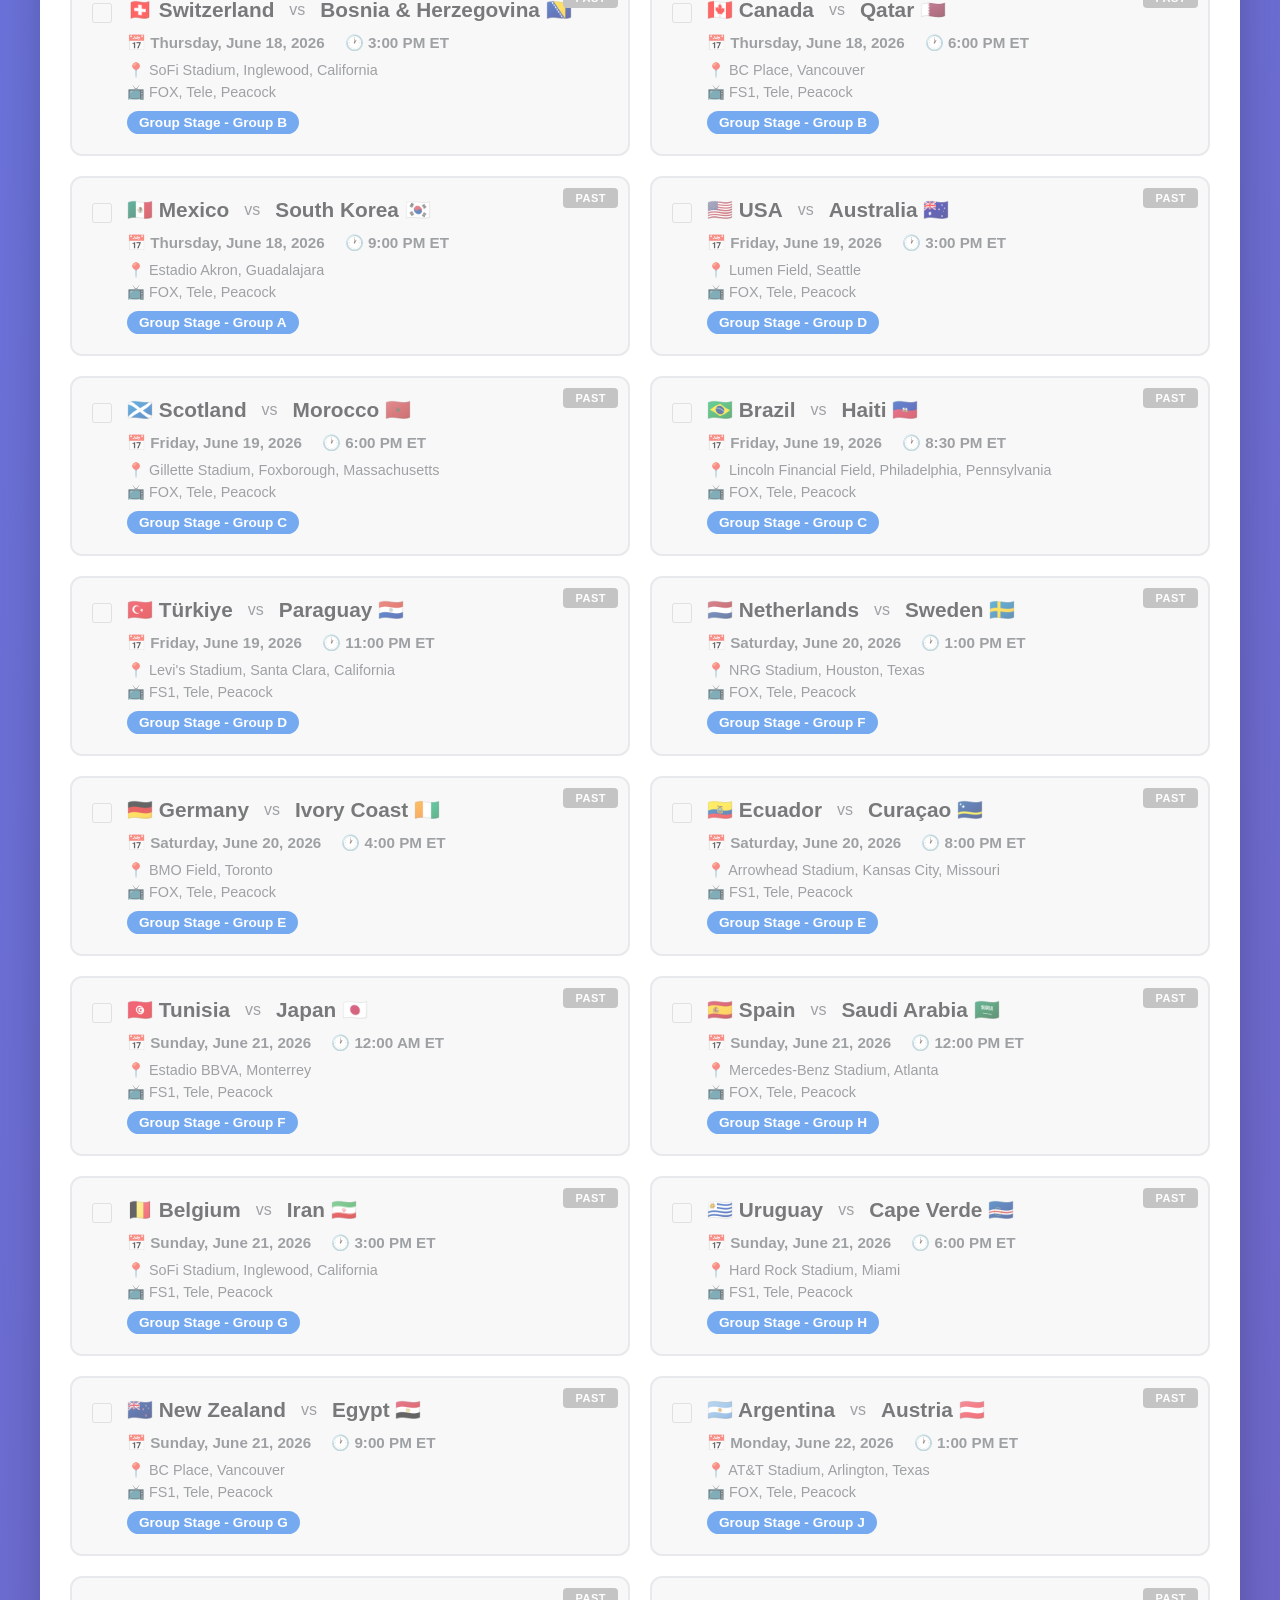
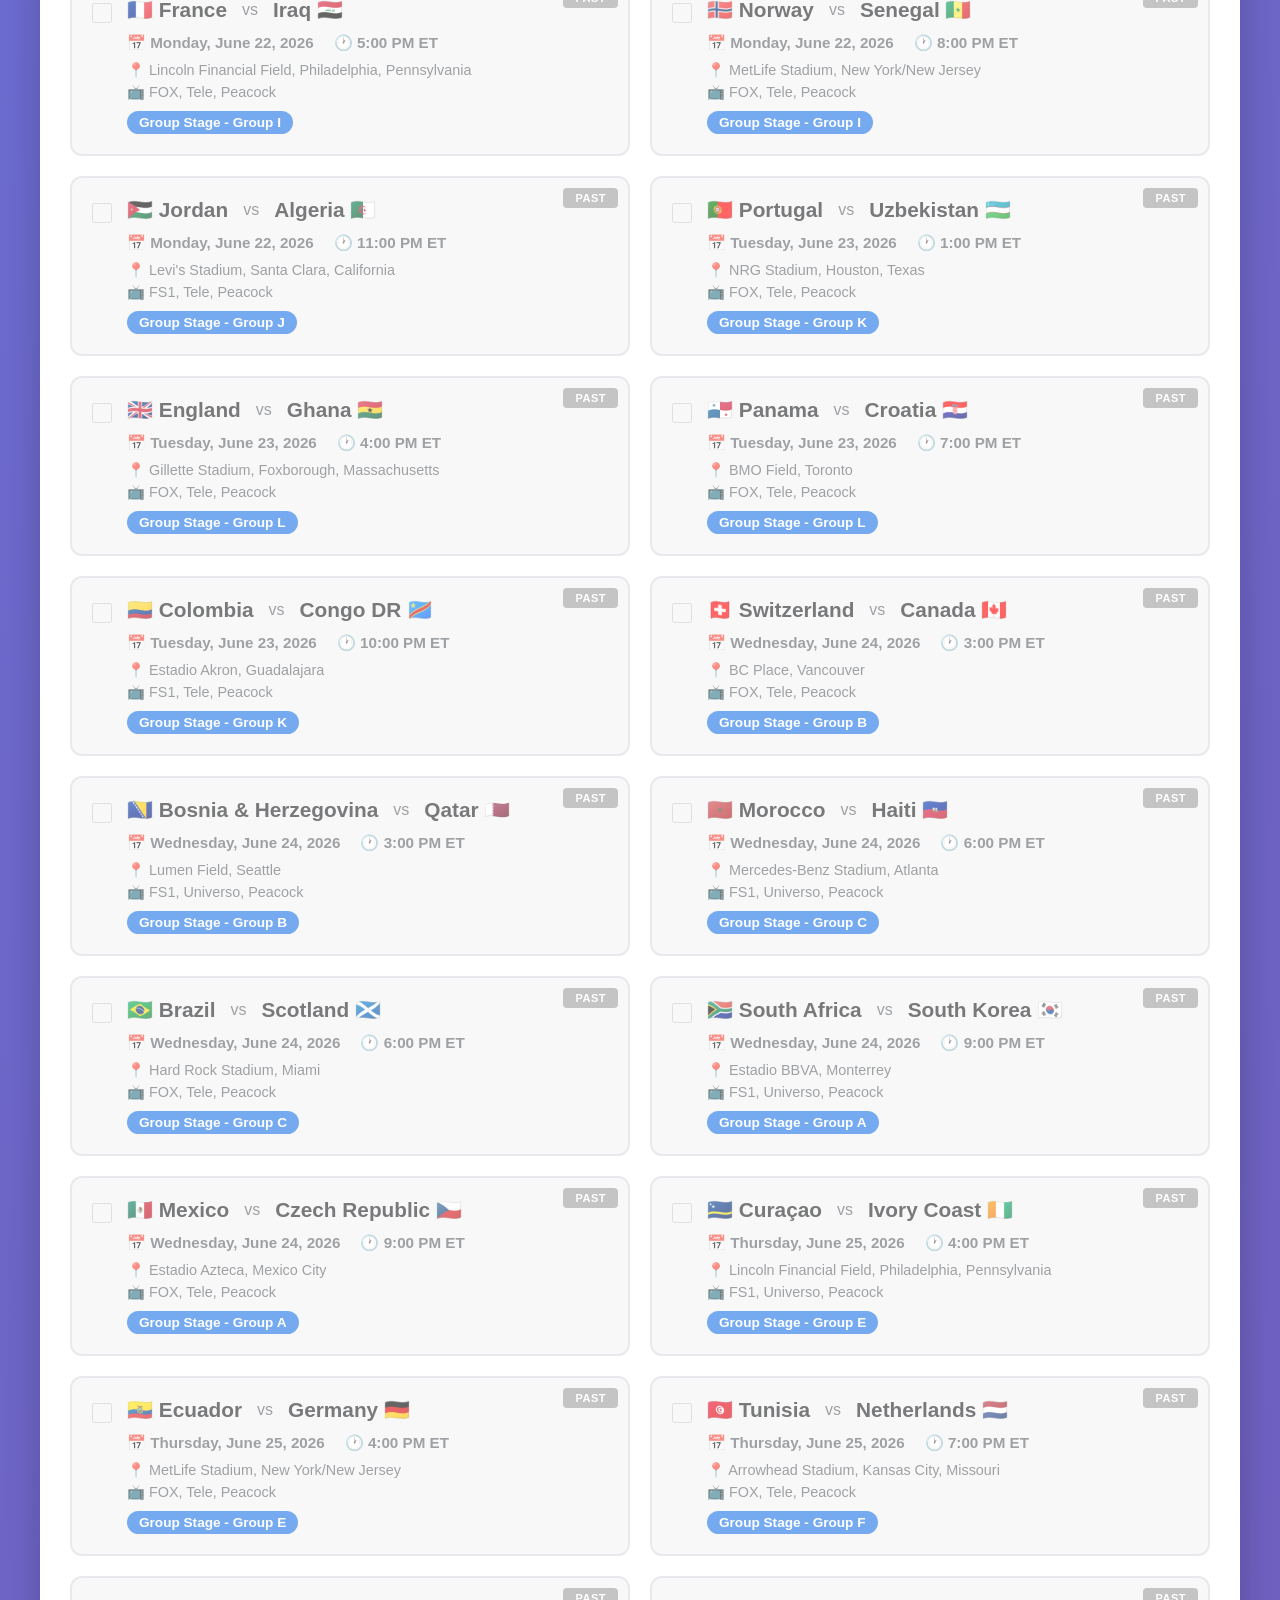
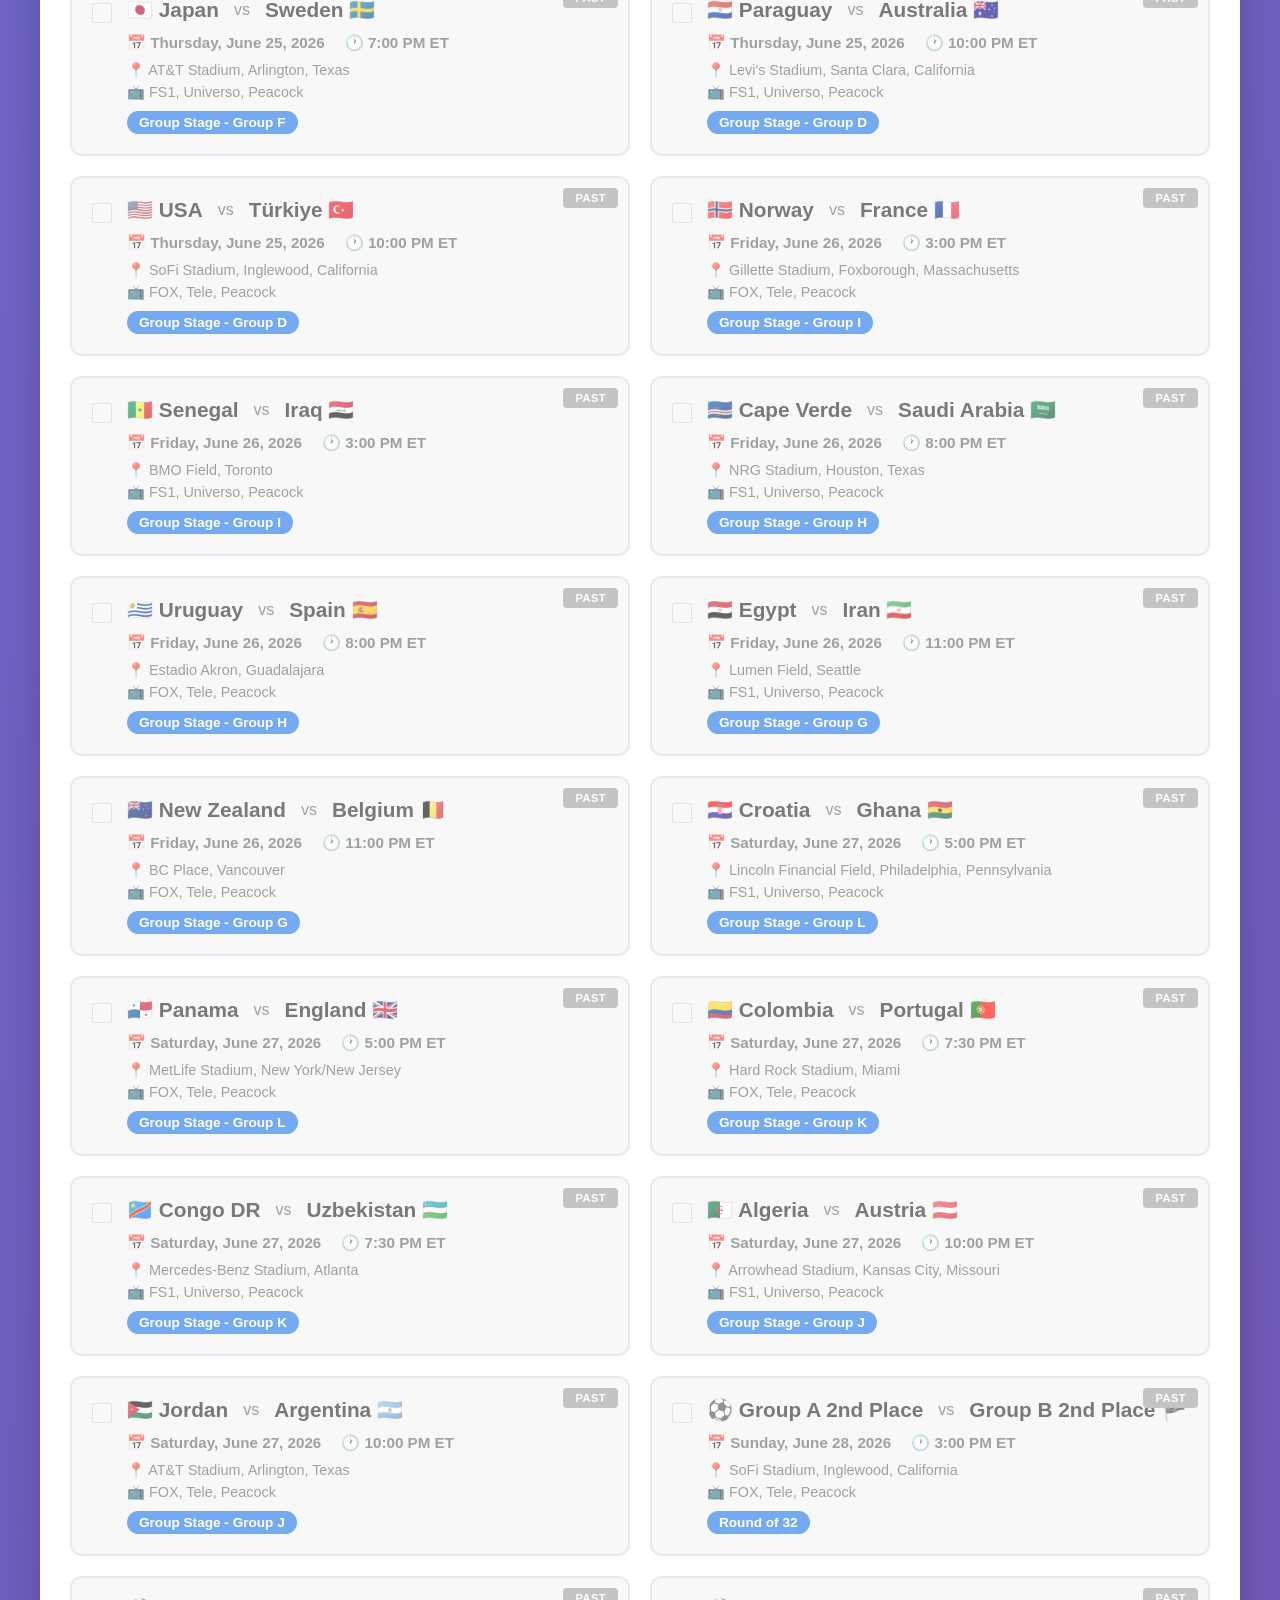
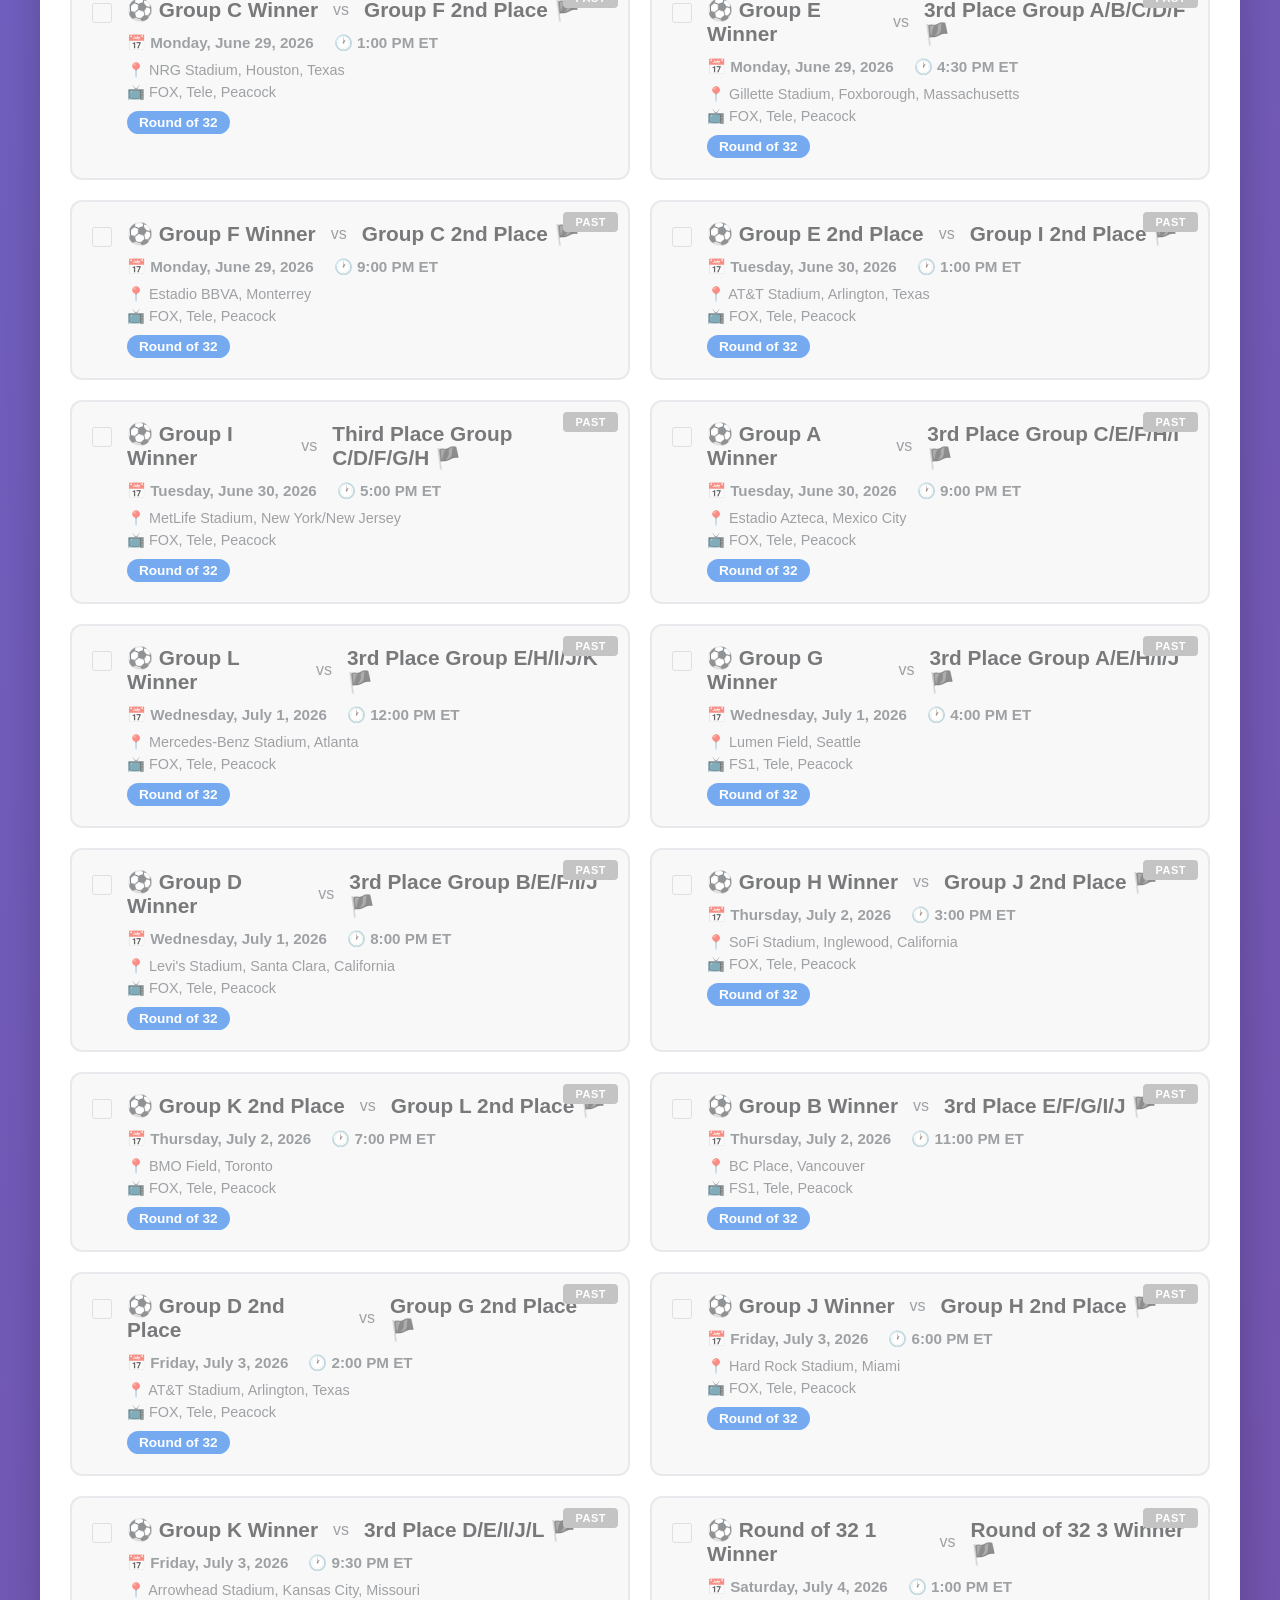
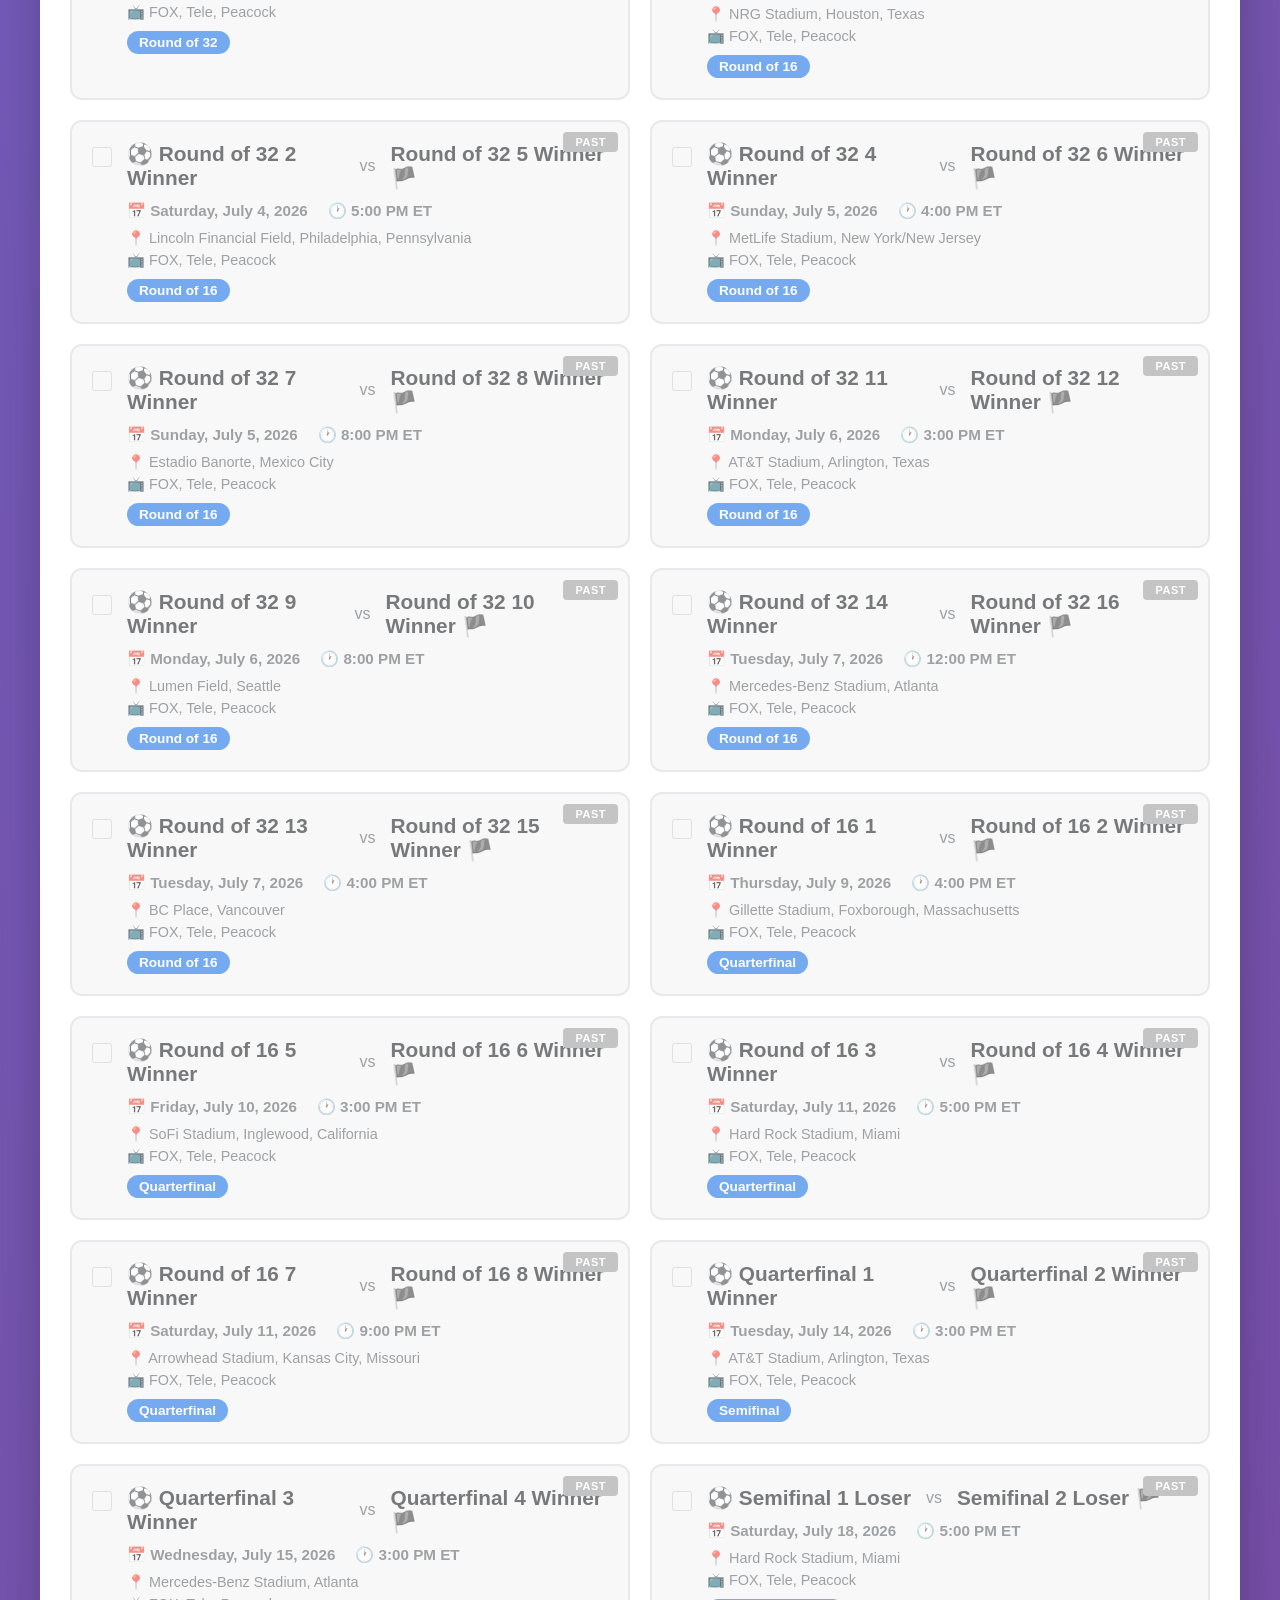
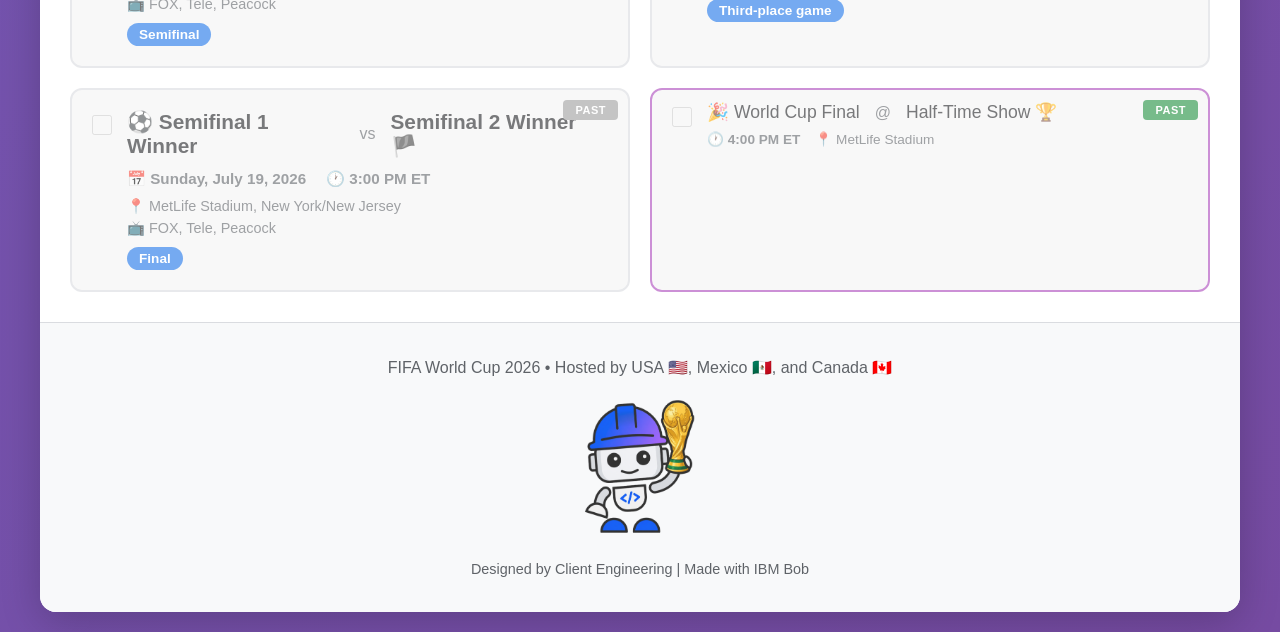
==== commit 41e5a731: "Button text updated" ====
--- a/index.html
+++ b/index.html
@@ -71,10 +71,10 @@
 
             <div class="control-group download-controls">
                 <button id="download-all-btn" class="btn btn-primary btn-small">
-                    ⬇️ All
+                    ⬇️ Download All
                 </button>
                 <button id="download-selected-btn" class="btn btn-success btn-small">
-                    ✅ Selected
+                    ✅ Download Selected
                 </button>
                 <div id="selection-count" class="selection-count">
                     0 selected
--- a/styles.css
+++ b/styles.css
@@ -74,12 +74,19 @@
 
 /* Controls Section */
 .controls {
-    padding: 30px;
+    padding: 20px 30px;
     background: var(--background);
     border-bottom: 1px solid var(--border);
     display: flex;
     flex-wrap: wrap;
-    gap: 20px;
+    gap: 15px;
+    align-items: center;
+}
+
+.download-controls {
+    margin-left: auto;
+    display: flex;
+    gap: 10px;
     align-items: center;
 }
 
@@ -166,6 +173,12 @@
     gap: 8px;
 }
 
+.btn-small {
+    padding: 8px 16px;
+    font-size: 0.9rem;
+    gap: 5px;
+}
+
 .btn-primary {
     background: var(--primary-color);
     color: white;
@@ -199,48 +212,18 @@
     border-color: var(--primary-color);
 }
 
-/* Download Section */
-.download-section {
-    padding: 20px 30px;
-    background: var(--background);
-    border-bottom: 1px solid var(--border);
-    display: flex;
-    gap: 15px;
-    align-items: center;
-    flex-wrap: wrap;
-}
-
 .selection-count {
-    margin-left: auto;
     font-weight: 600;
     color: var(--primary-color);
-    font-size: 1.1rem;
+    font-size: 0.9rem;
+    white-space: nowrap;
 }
 
 /* Filter Section */
 .filter-section {
-    padding: 20px 30px;
+    padding: 15px 30px;
     background: var(--surface);
     border-bottom: 1px solid var(--border);
-}
-
-.search-box {
-    margin-bottom: 15px;
-}
-
-.search-input {
-    width: 100%;
-    padding: 12px 20px;
-    border: 2px solid var(--border);
-    border-radius: 8px;
-    font-size: 1rem;
-    transition: all 0.3s ease;
-}
-
-.search-input:focus {
-    outline: none;
-    border-color: var(--primary-color);
-    box-shadow: 0 0 0 3px rgba(26, 115, 232, 0.1);
 }
 
 .team-filter-box {
@@ -284,6 +267,7 @@
 
 .matches-container {
     display: grid;
+    grid-template-columns: repeat(2, 1fr);
     gap: 20px;
 }
 
@@ -673,240 +657,230 @@
 /* Responsive Design */
 @media (max-width: 768px) {
     body {
+        padding: 5px;
+    }
+
+    /* Header - Even more compact */
+    .header {
+        padding: 15px 10px;
+    }
+
+    .header-content {
+        gap: 10px;
+    }
+
+    .header-logo {
+        max-width: 60px;
+    }
+
+    .header h1 {
+        font-size: 1.3rem;
+    }
+
+    .subtitle {
+        font-size: 0.7rem;
+    }
+
+    .footer-logo {
+        max-width: 70px;
+    }
+
+    /* Controls Section - More compact */
+    .controls {
         padding: 10px;
-    }
-
-    /* Header - 40% smaller on mobile */
-    .header {
-        padding: 20px 15px;
-    }
-
-    .header-content {
-        gap: 12px;
-    }
-
-    .header-logo {
-        max-width: 72px;
-    }
-
-    .header h1 {
-        font-size: 1.5rem;
-    }
-
-    .subtitle {
-        font-size: 0.75rem;
-    }
-
-    .footer-logo {
-        max-width: 80px;
-    }
-
-    /* Controls Section */
-    .controls {
-        padding: 15px;
         flex-direction: column;
         align-items: stretch;
-        gap: 12px;
+        gap: 10px;
     }
 
     .control-group {
         flex-direction: column;
         align-items: stretch;
-        gap: 8px;
+        gap: 6px;
     }
 
     .control-group label {
-        font-size: 0.9rem;
+        font-size: 0.85rem;
     }
 
     .timezone-select {
         width: 100%;
-        padding: 8px 12px;
-        font-size: 0.9rem;
+        padding: 6px 10px;
+        font-size: 0.85rem;
     }
 
     .view-toggle {
-        padding: 3px;
+        padding: 2px;
     }
 
     .view-btn {
-        padding: 6px 12px;
-        font-size: 0.85rem;
-    }
-
-    /* Download Section - Smaller buttons in one line */
-    .download-section {
-        padding: 12px 15px;
-        flex-direction: row;
-        gap: 8px;
-        align-items: center;
-    }
-
-    .btn {
-        padding: 8px 12px;
-        font-size: 0.85rem;
-        gap: 4px;
-        flex: 1;
-        justify-content: center;
+        padding: 5px 10px;
+        font-size: 0.8rem;
+    }
+
+    .download-controls {
+        margin-left: 0;
+        width: 100%;
+        justify-content: space-between;
+    }
+
+    .btn-small {
+        padding: 6px 10px;
+        font-size: 0.8rem;
+        gap: 3px;
     }
 
     .selection-count {
-        display: none;
-    }
-
-    /* Filter Section - Smaller and more compact */
+        font-size: 0.75rem;
+    }
+
+    /* Filter Section - More compact */
     .filter-section {
-        padding: 12px 15px;
-    }
-
-    .search-box {
-        margin-bottom: 10px;
-    }
-
-    .search-input {
-        padding: 8px 12px;
-        font-size: 0.9rem;
+        padding: 10px;
     }
 
     .team-filter-box {
         flex-direction: column;
         align-items: stretch;
-        gap: 6px;
+        gap: 5px;
     }
 
     .team-filter-box label {
-        font-size: 0.9rem;
+        font-size: 0.85rem;
     }
 
     .team-filter-select {
-        padding: 8px 12px;
-        font-size: 0.9rem;
-    }
-
-    /* List View - More compact match cards */
+        padding: 6px 10px;
+        font-size: 0.85rem;
+    }
+
+    /* List View - Single column, more compact */
     .list-view {
-        padding: 15px;
+        padding: 10px;
     }
 
     .matches-container {
-        gap: 12px;
+        grid-template-columns: 1fr;
+        gap: 10px;
     }
 
     .match-card {
-        padding: 12px;
-        gap: 10px;
+        padding: 10px;
+        gap: 8px;
     }
 
     .match-card-compact {
-        padding: 10px 12px !important;
+        padding: 8px 10px !important;
     }
 
     .match-checkbox {
-        width: 18px;
-        height: 18px;
+        width: 16px;
+        height: 16px;
     }
 
     .match-teams {
         flex-direction: column;
-        gap: 5px;
-        font-size: 1rem;
-        margin-bottom: 8px;
+        gap: 4px;
+        font-size: 0.95rem;
+        margin-bottom: 6px;
     }
 
     .match-details {
-        gap: 12px;
-        margin-bottom: 8px;
+        gap: 10px;
+        margin-bottom: 6px;
     }
 
     .match-details span {
-        font-size: 0.85rem;
+        font-size: 0.8rem;
     }
 
     .match-venue, .match-broadcast {
-        font-size: 0.8rem;
+        font-size: 0.75rem;
+        margin-top: 3px;
     }
 
     .match-stage {
-        font-size: 0.75rem;
-        padding: 3px 10px;
+        font-size: 0.7rem;
+        padding: 2px 8px;
+        margin-top: 6px;
     }
 
     .past-label, .final-badge {
-        font-size: 10px;
-        padding: 3px 8px;
+        font-size: 9px;
+        padding: 2px 6px;
     }
 
     /* Compact card adjustments */
     .match-score-display {
-        font-size: 0.95rem;
-        gap: 10px;
-        margin-bottom: 6px;
+        font-size: 0.9rem;
+        gap: 8px;
+        margin-bottom: 5px;
     }
 
     .team-score strong {
+        font-size: 1.1rem;
+    }
+
+    .match-meta-compact {
+        gap: 8px;
+        font-size: 0.7rem;
+    }
+
+    /* Calendar View - More compact */
+    .calendar-view {
+        padding: 10px;
+    }
+
+    .calendar-header {
+        margin-bottom: 10px;
+    }
+
+    .calendar-title {
         font-size: 1.2rem;
     }
 
-    .match-meta-compact {
-        gap: 10px;
-        font-size: 0.75rem;
-    }
-
-    /* Calendar View - Improved mobile experience */
-    .calendar-view {
-        padding: 15px;
-    }
-
-    .calendar-header {
-        margin-bottom: 15px;
-    }
-
-    .calendar-title {
-        font-size: 1.3rem;
-    }
-
     .calendar-nav-btn {
-        padding: 8px 12px;
-        font-size: 1rem;
+        padding: 6px 10px;
+        font-size: 0.9rem;
     }
 
     .calendar-grid {
         grid-template-columns: repeat(7, 1fr);
-        gap: 4px;
+        gap: 3px;
     }
 
     .calendar-day-header {
-        padding: 6px 2px;
-        font-size: 0.7rem;
+        padding: 4px 2px;
+        font-size: 0.65rem;
     }
 
     .calendar-day {
-        min-height: 70px;
-        padding: 4px;
+        min-height: 60px;
+        padding: 3px;
     }
 
     .day-number {
-        font-size: 0.85rem;
-        margin-bottom: 3px;
+        font-size: 0.8rem;
+        margin-bottom: 2px;
     }
 
     .calendar-match {
-        font-size: 0.6rem;
-        padding: 3px 4px;
+        font-size: 0.55rem;
+        padding: 2px 3px;
         margin-bottom: 2px;
     }
 
     .match-time {
-        font-size: 0.6rem;
+        font-size: 0.55rem;
     }
 
     .match-teams-short {
-        font-size: 0.55rem;
+        font-size: 0.5rem;
     }
 
     /* Modal adjustments */
     .modal-content {
-        padding: 20px;
+        padding: 15px;
         width: 95%;
     }
 }
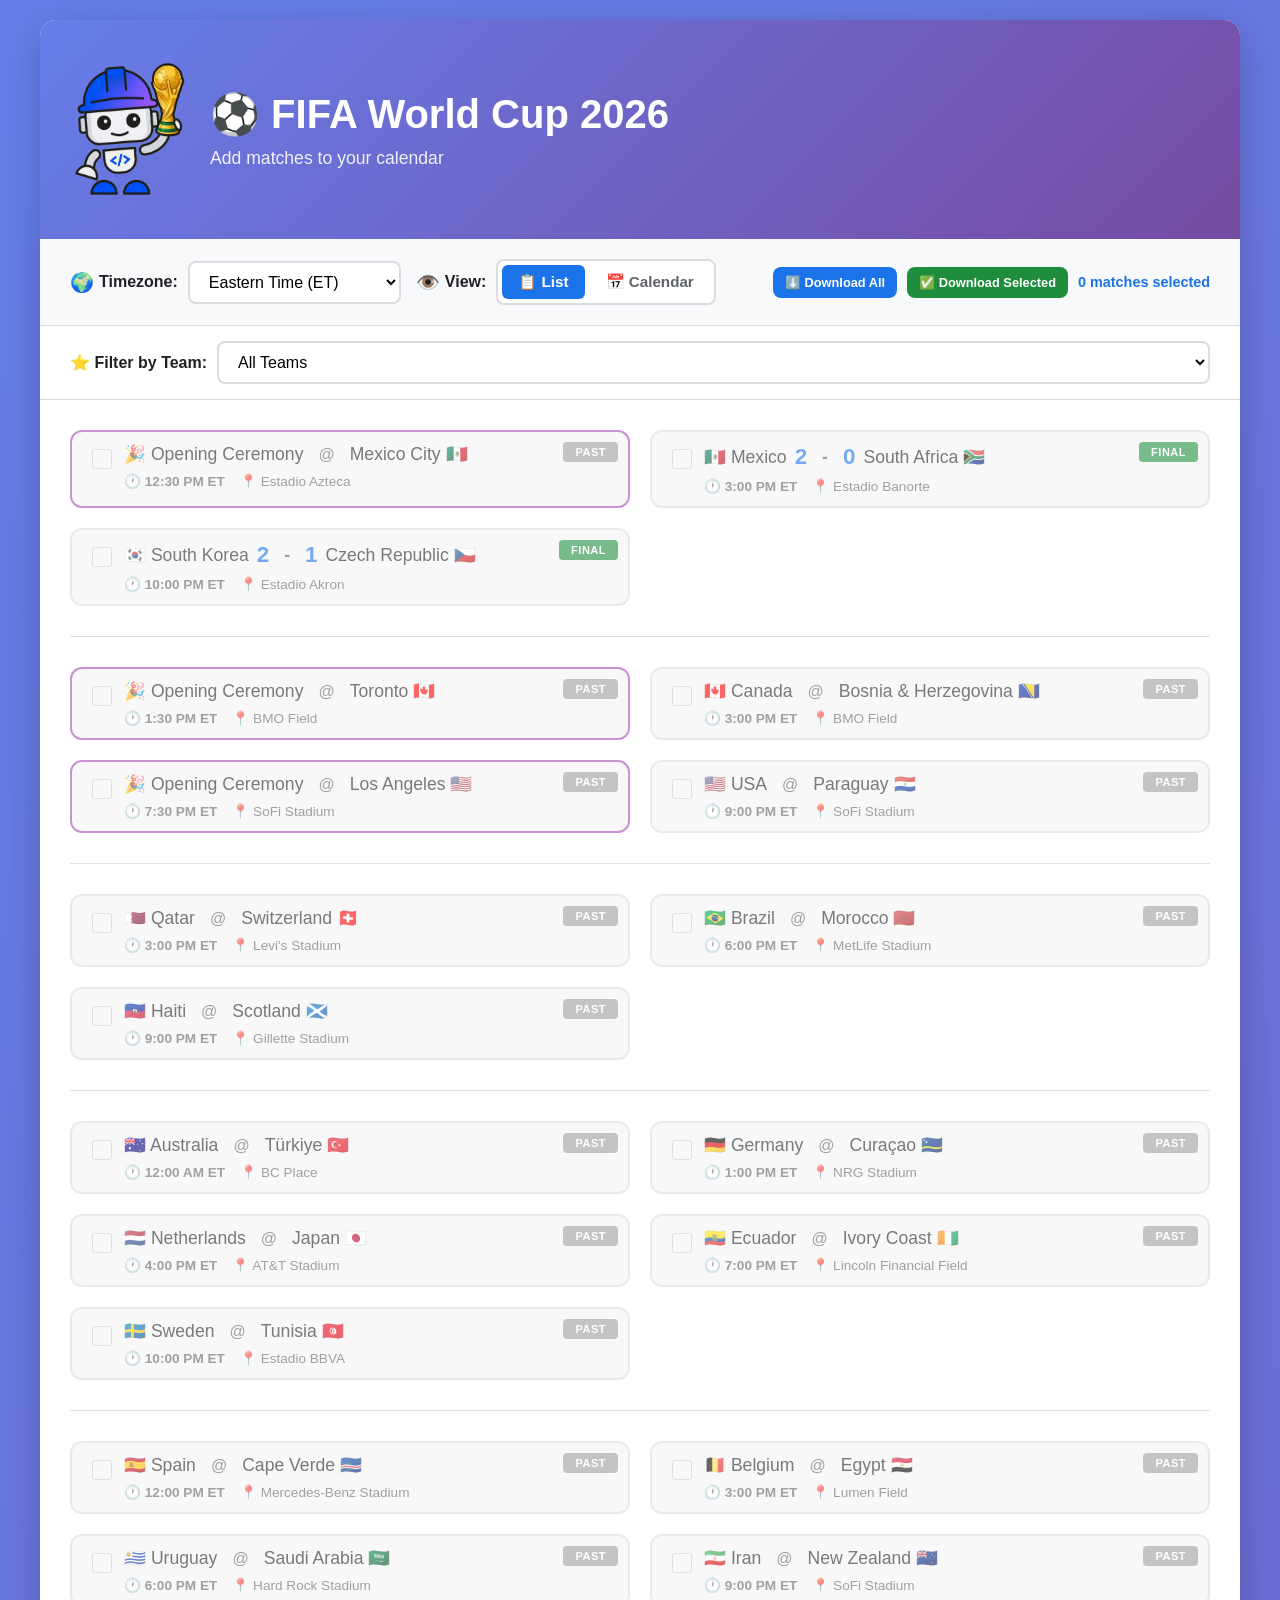
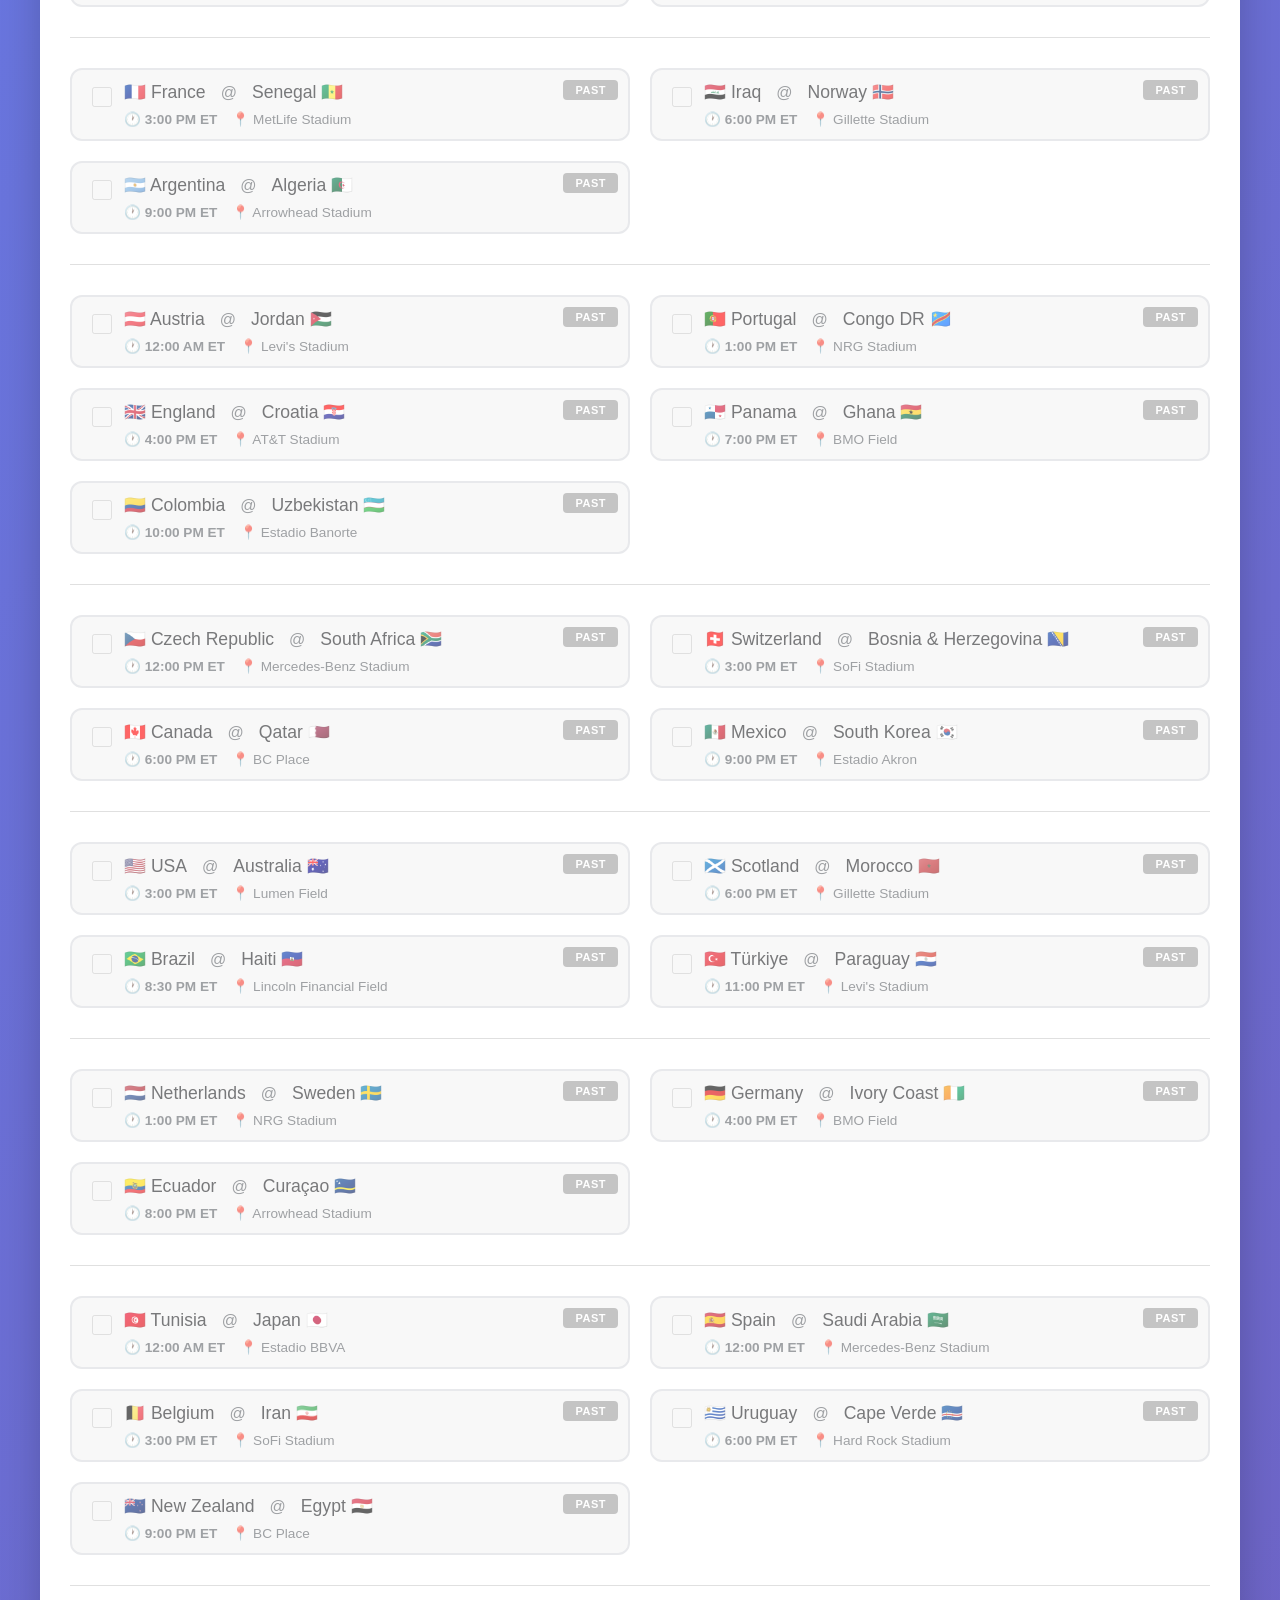
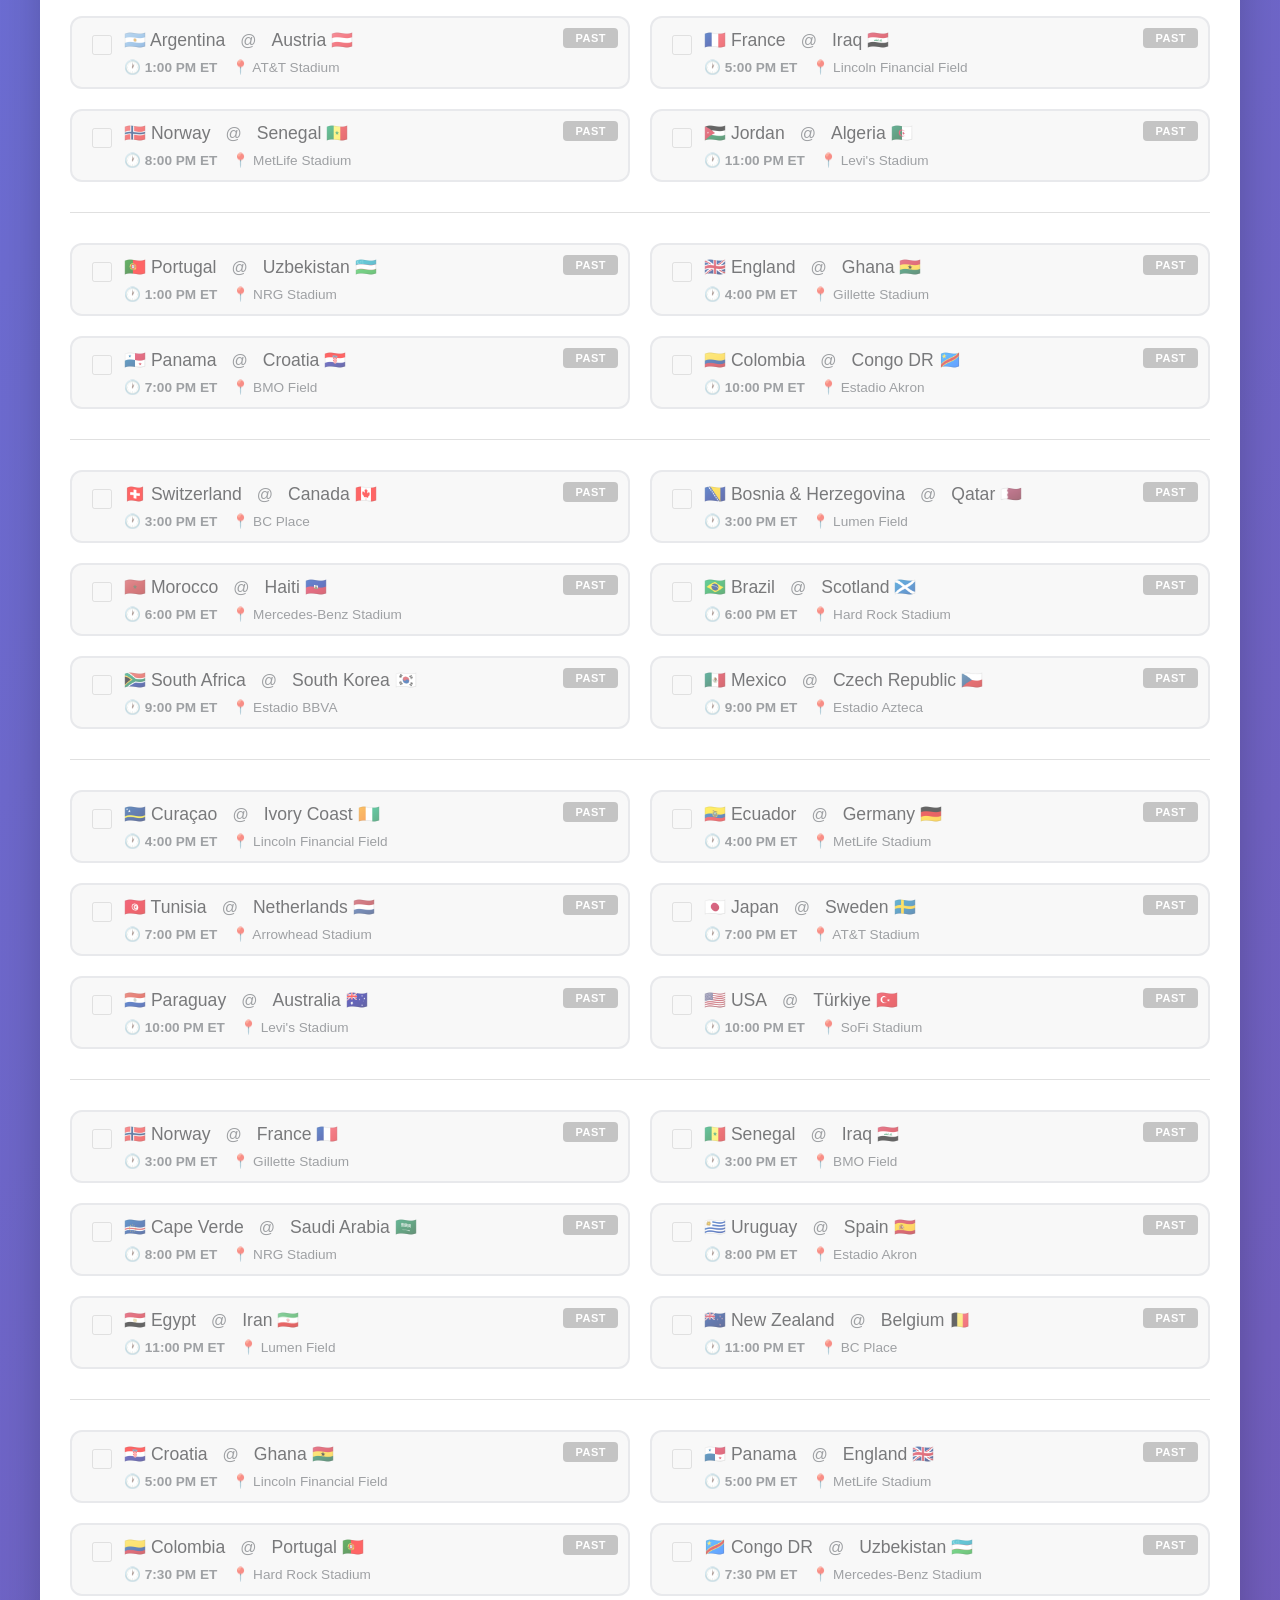
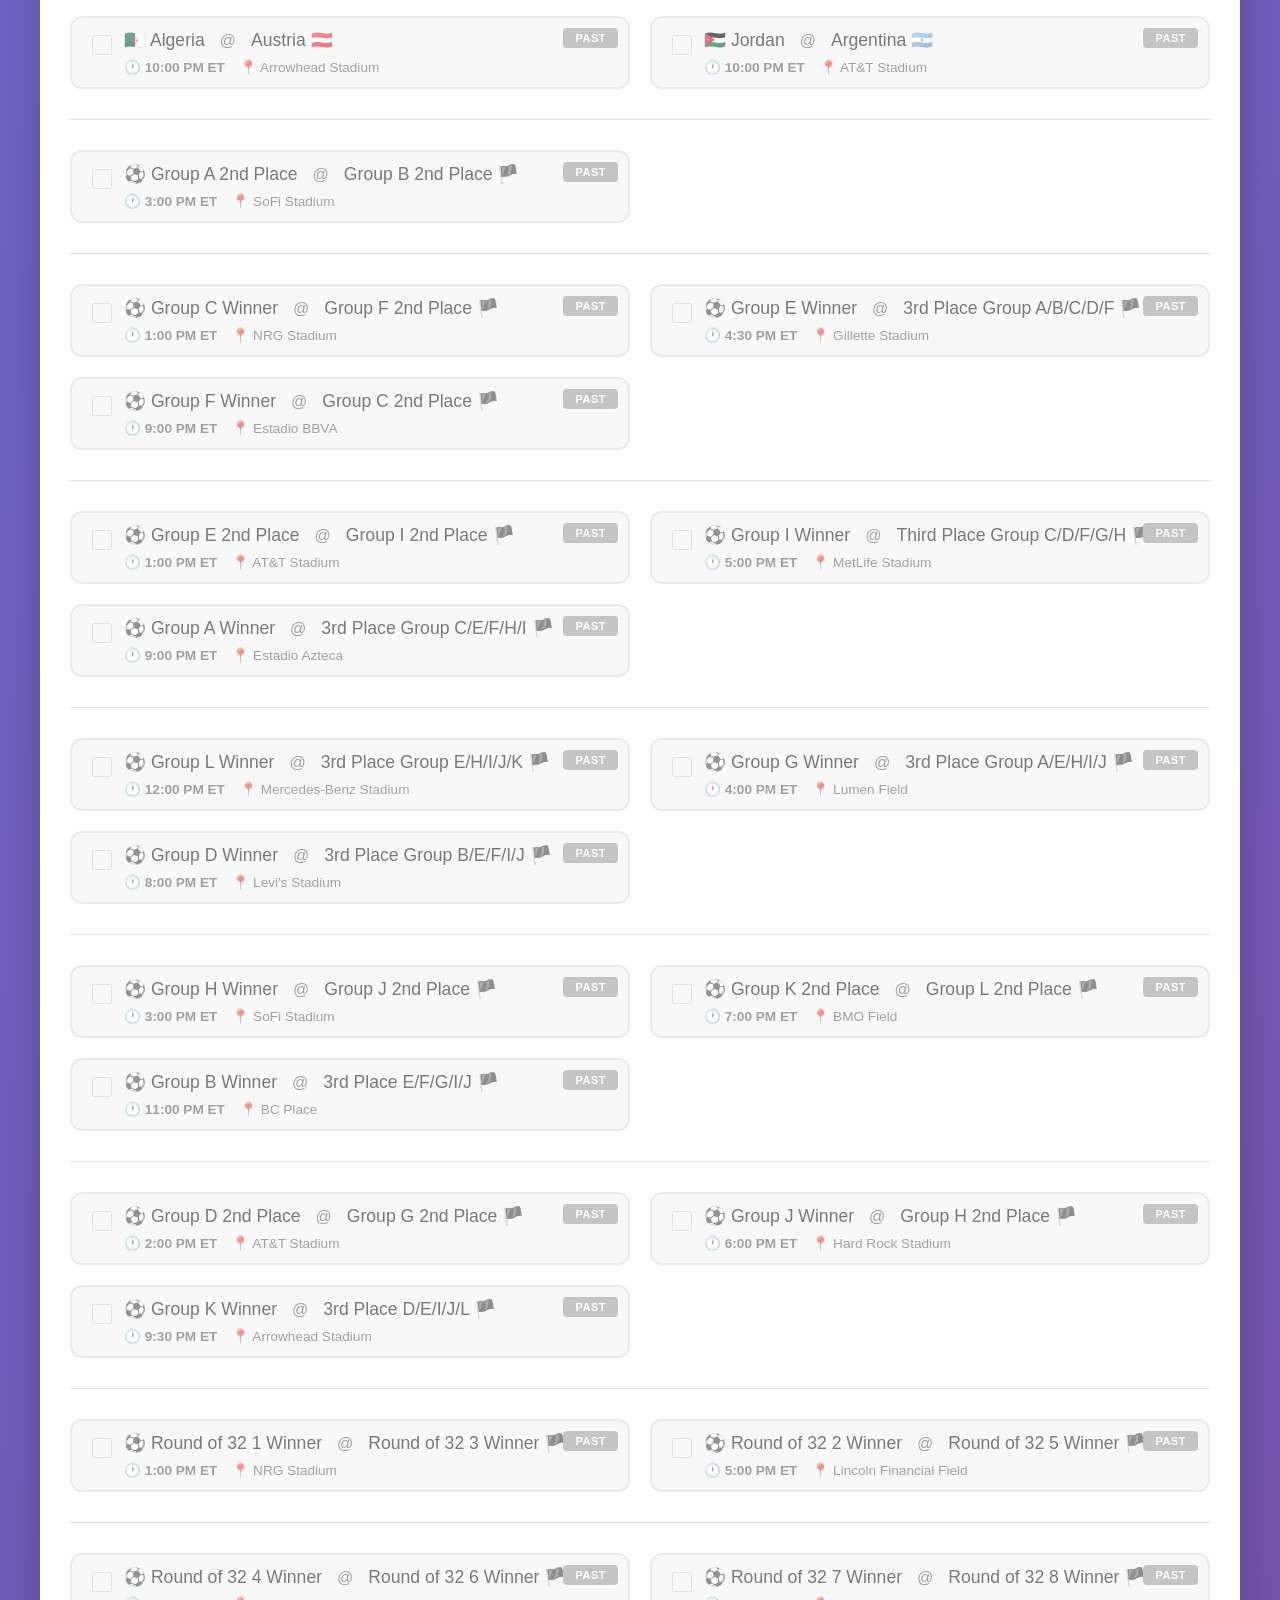
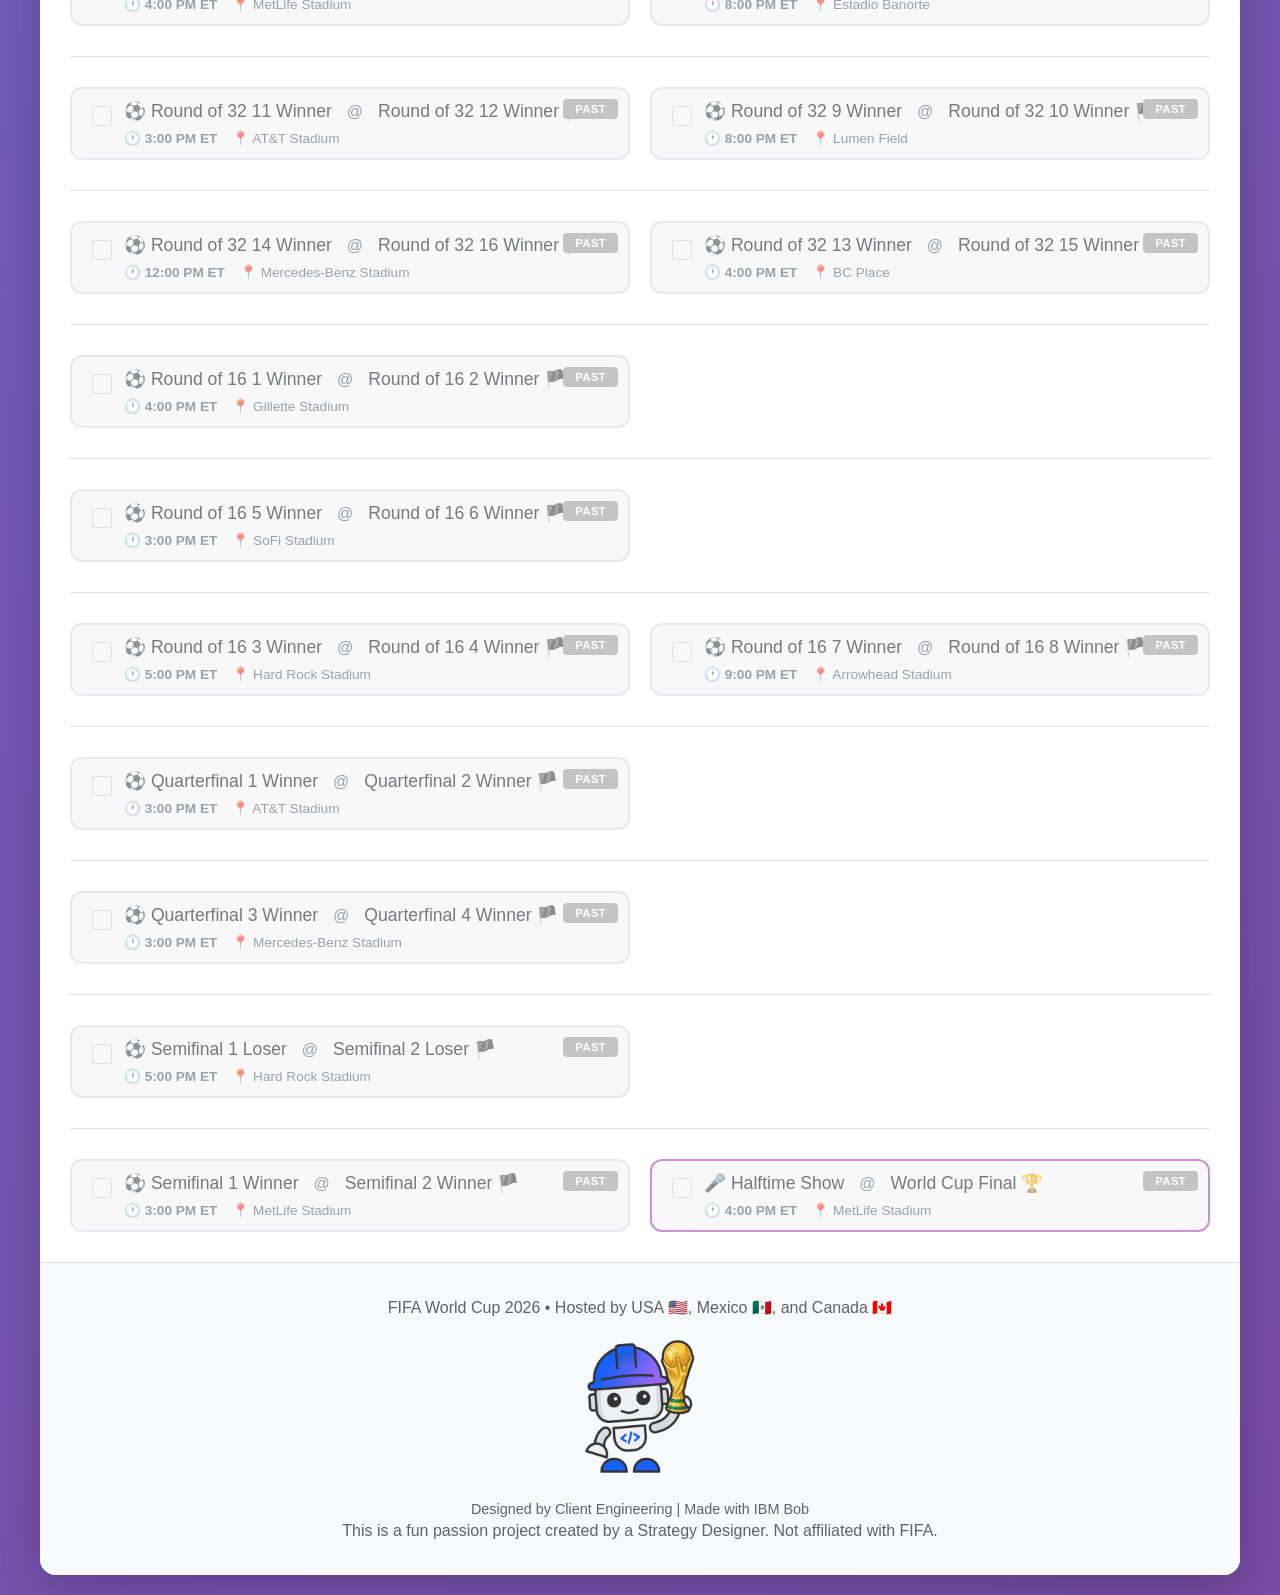
==== commit 11cf8be8: "Added disclaimer paragraph" ====
--- a/index.html
+++ b/index.html
@@ -116,6 +116,7 @@
             <p>FIFA World Cup 2026 • Hosted by USA 🇺🇸, Mexico 🇲🇽, and Canada 🇨🇦</p>
             <img src="Bob at the World Cup.png" alt="Bob at the World Cup" class="footer-logo">
             <p class="footer-note">Designed by Client Engineering | Made with IBM Bob</p>
+            <p class="footer-disclaimer">This is a fun passion project created by a Strategy Designer. Not affiliated with FIFA.</p>
         </footer>
     </div>
 
--- a/styles.css
+++ b/styles.css
@@ -174,9 +174,10 @@
 }
 
 .btn-small {
-    padding: 8px 16px;
-    font-size: 0.9rem;
-    gap: 5px;
+    padding: 8px 12px;
+    font-size: 0.8rem;
+    gap: 4px;
+    white-space: nowrap;
 }
 
 .btn-primary {
@@ -271,13 +272,25 @@
     gap: 20px;
 }
 
+.match-spacer {
+    /* Invisible spacer to maintain 2-column layout */
+    visibility: hidden;
+}
+
+.day-separator {
+    grid-column: 1 / -1;
+    height: 1px;
+    background: #e0e0e0;
+    margin: 10px 0;
+}
+
 .match-card {
     background: var(--surface);
     border: 2px solid var(--border);
     border-radius: 12px;
-    padding: 20px;
-    display: flex;
-    gap: 15px;
+    padding: 16px;
+    display: flex;
+    gap: 12px;
     align-items: flex-start;
     transition: all 0.3s ease;
     cursor: pointer;
@@ -435,10 +448,18 @@
     font-weight: 600;
 }
 
-.match-venue, .match-broadcast {
+.match-venue-broadcast {
+    display: flex;
+    gap: 15px;
     color: var(--text-secondary);
     font-size: 0.9rem;
     margin-top: 5px;
+    flex-wrap: wrap;
+}
+
+.match-venue, .match-broadcast {
+    color: var(--text-secondary);
+    font-size: 0.9rem;
 }
 
 .match-stage {
@@ -690,21 +711,24 @@
         padding: 10px;
         flex-direction: column;
         align-items: stretch;
-        gap: 10px;
+        gap: 8px;
     }
 
     .control-group {
-        flex-direction: column;
-        align-items: stretch;
-        gap: 6px;
+        flex-direction: row;
+        align-items: center;
+        gap: 8px;
+        flex-wrap: wrap;
     }
 
     .control-group label {
         font-size: 0.85rem;
+        white-space: nowrap;
     }
 
     .timezone-select {
-        width: 100%;
+        flex: 1;
+        min-width: 120px;
         padding: 6px 10px;
         font-size: 0.85rem;
     }
@@ -722,16 +746,19 @@
         margin-left: 0;
         width: 100%;
         justify-content: space-between;
+        flex-wrap: nowrap;
     }
 
     .btn-small {
-        padding: 6px 10px;
-        font-size: 0.8rem;
+        padding: 6px 8px;
+        font-size: 0.75rem;
         gap: 3px;
+        flex: 1;
     }
 
     .selection-count {
-        font-size: 0.75rem;
+        font-size: 0.7rem;
+        flex-shrink: 0;
     }
 
     /* Filter Section - More compact */
@@ -779,10 +806,11 @@
     }
 
     .match-teams {
-        flex-direction: column;
-        gap: 4px;
+        flex-direction: row;
+        gap: 8px;
         font-size: 0.95rem;
         margin-bottom: 6px;
+        flex-wrap: wrap;
     }
 
     .match-details {
@@ -794,9 +822,14 @@
         font-size: 0.8rem;
     }
 
+    .match-venue-broadcast {
+        gap: 10px;
+        font-size: 0.75rem;
+        margin-top: 3px;
+    }
+    
     .match-venue, .match-broadcast {
         font-size: 0.75rem;
-        margin-top: 3px;
     }
 
     .match-stage {
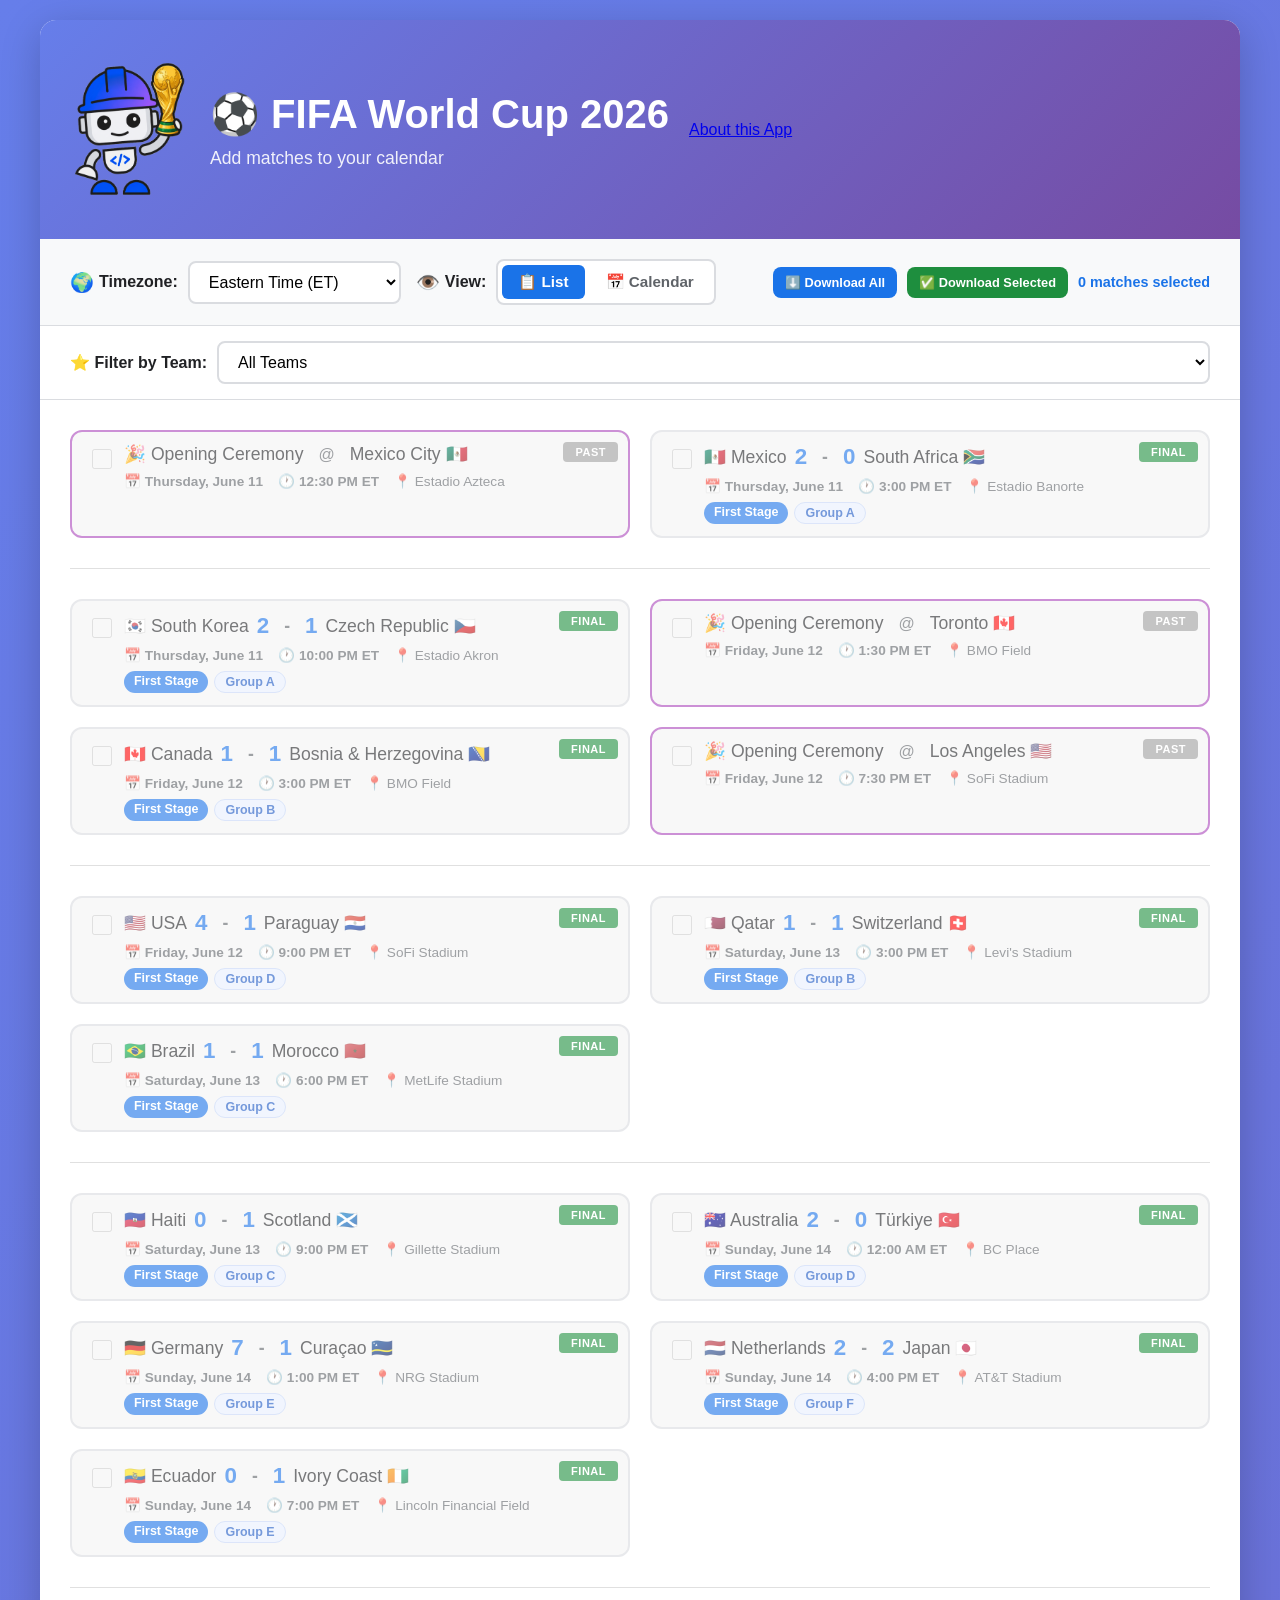
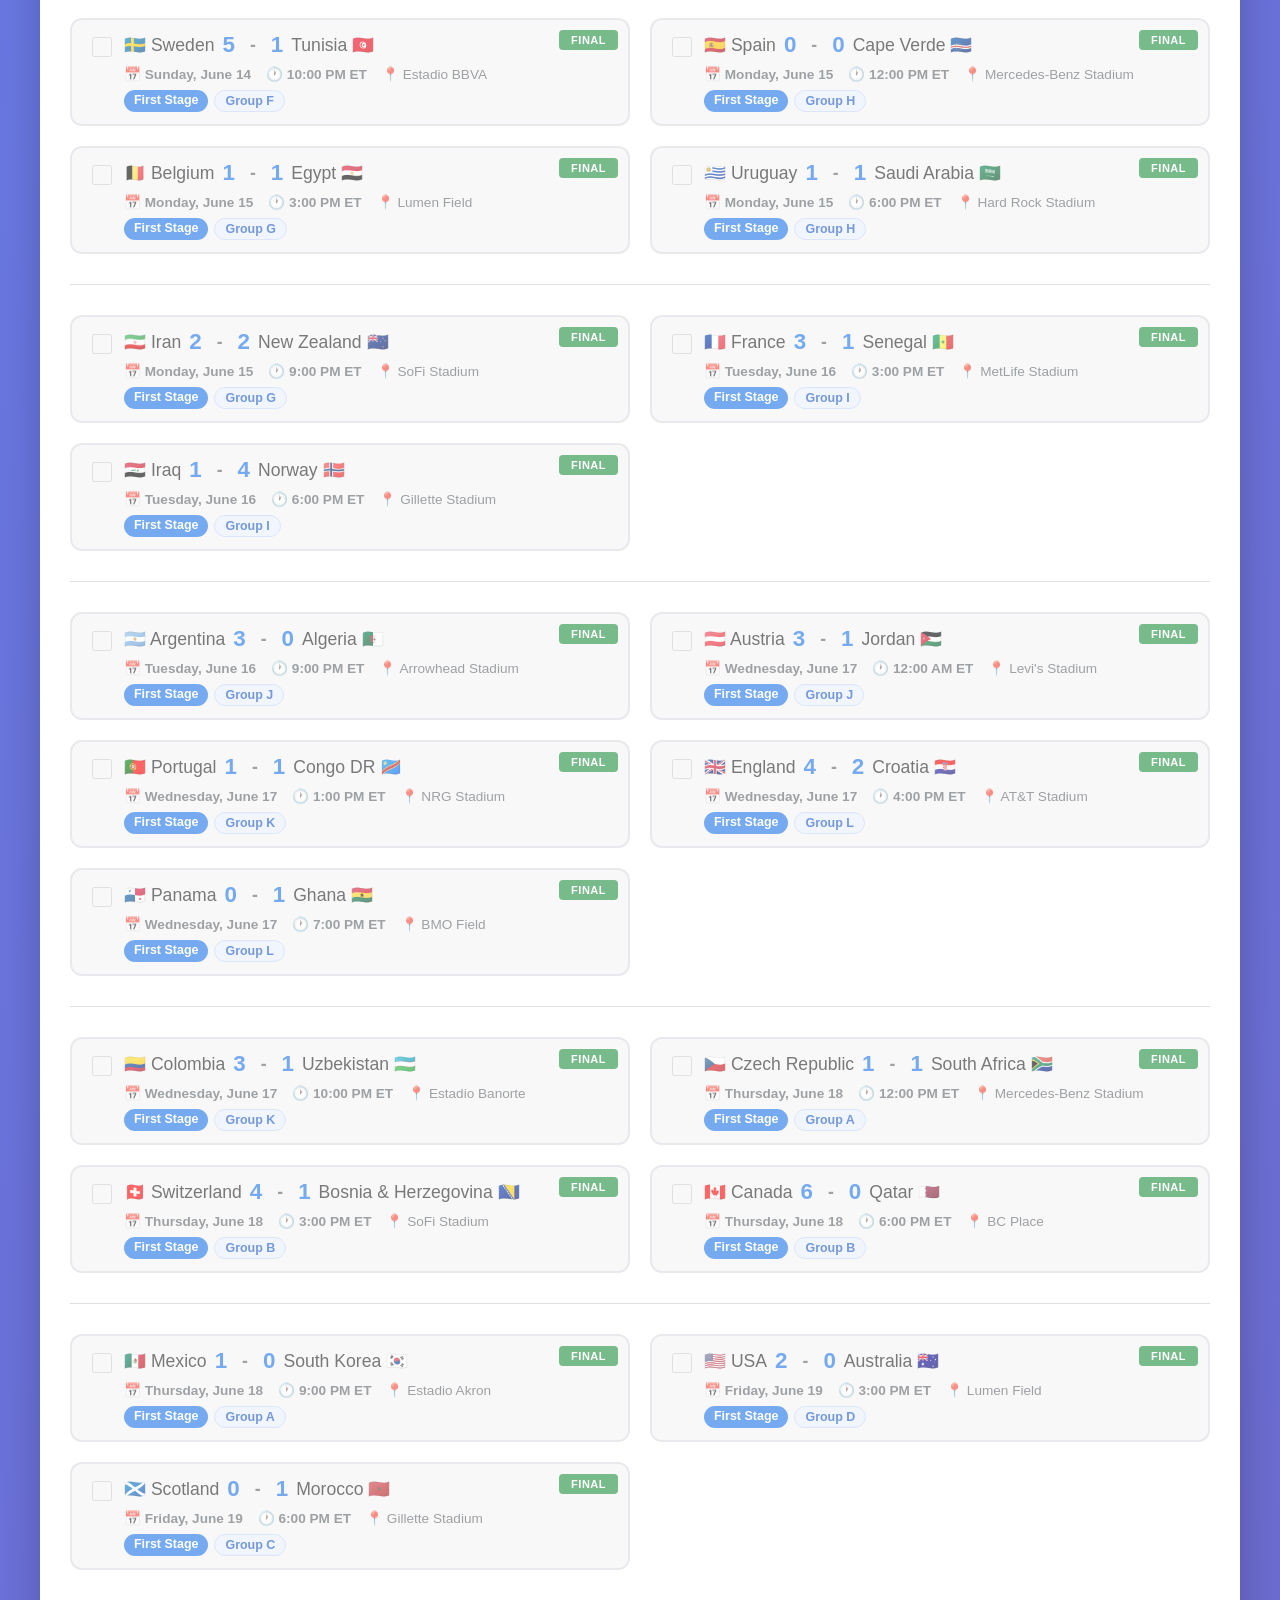
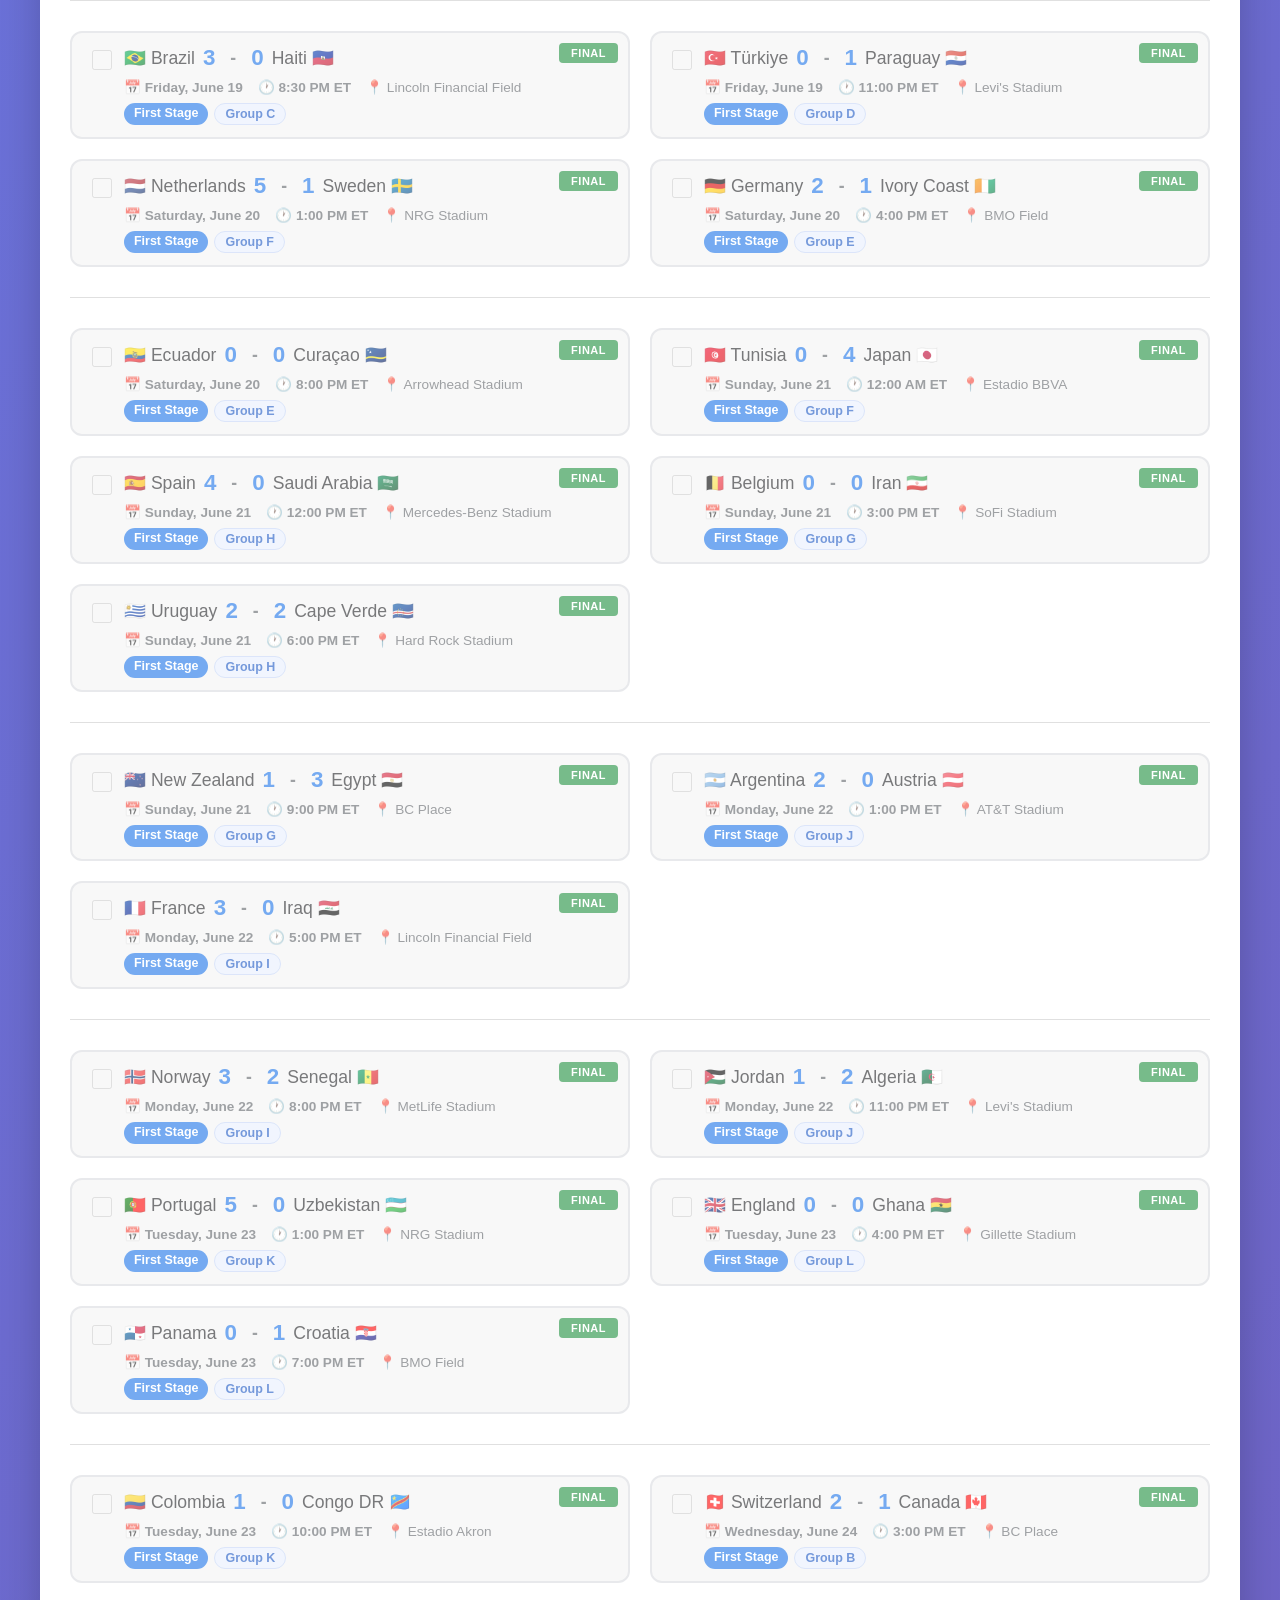
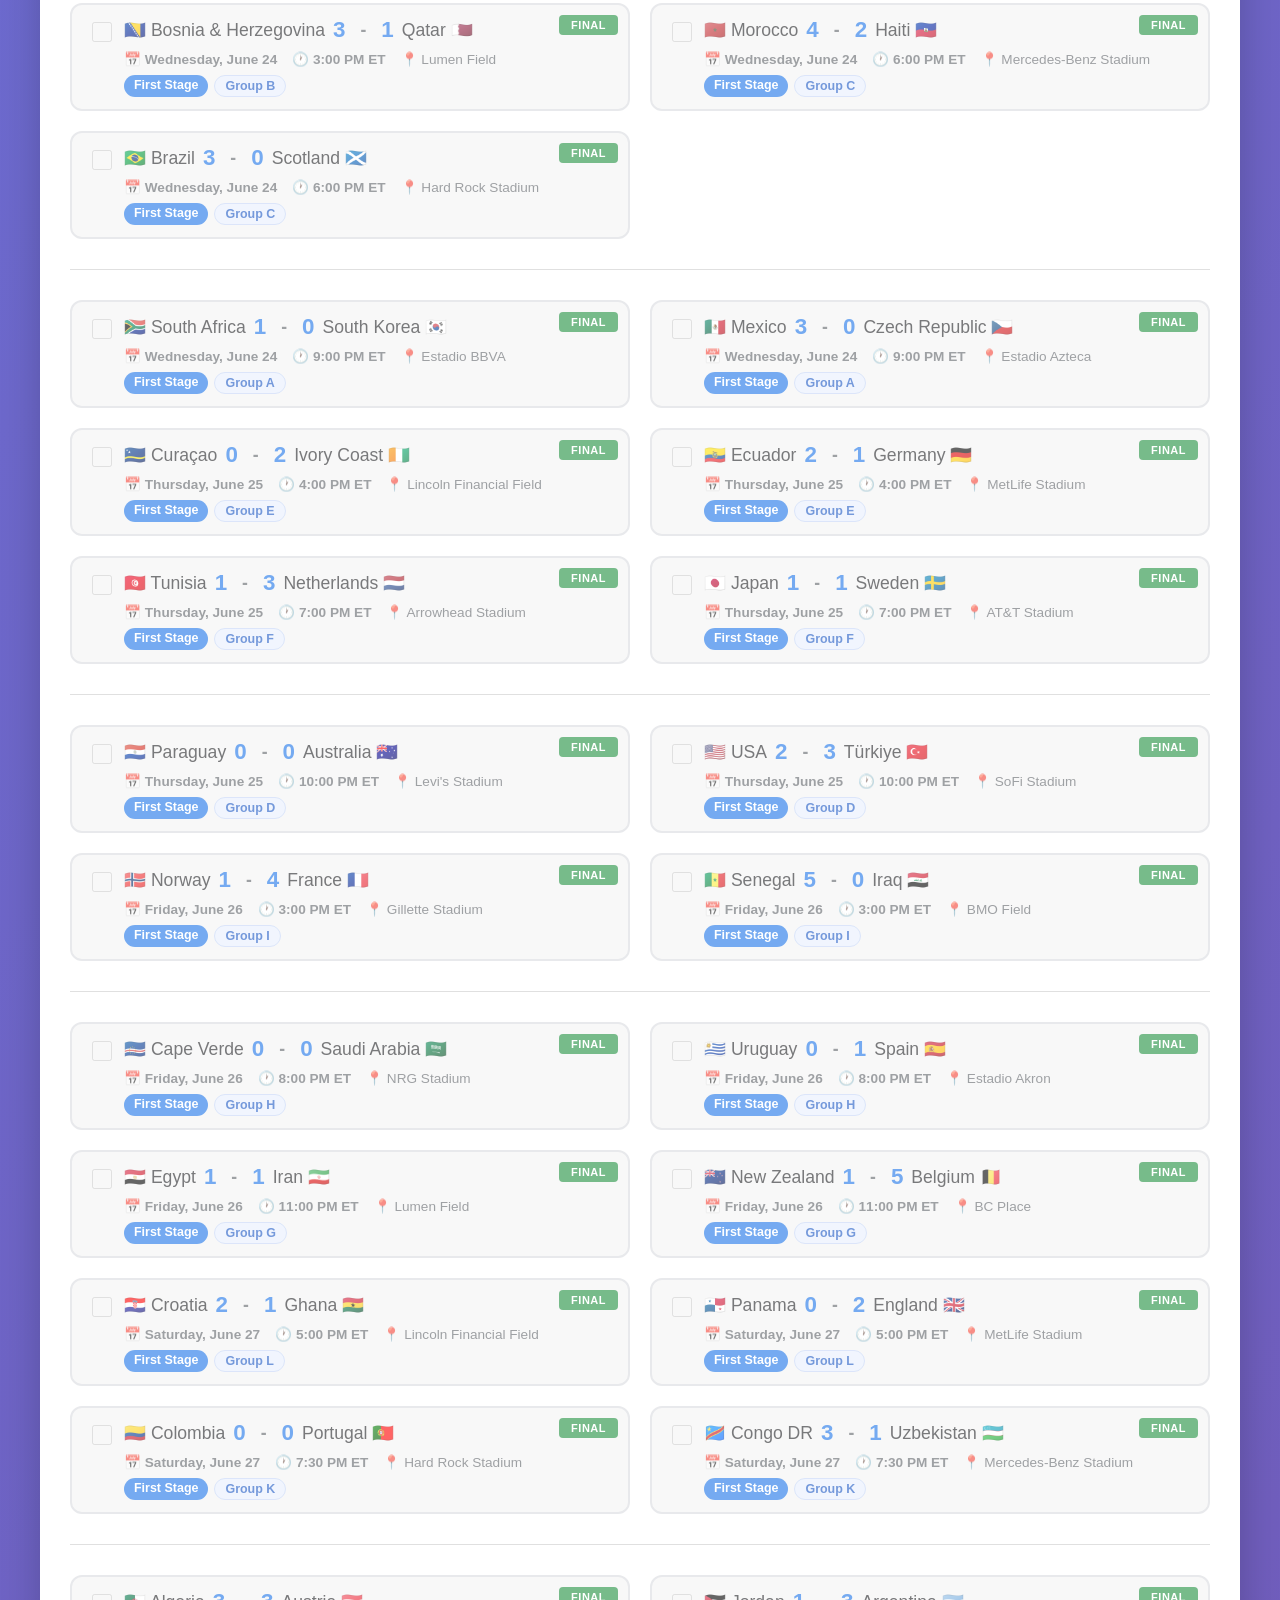
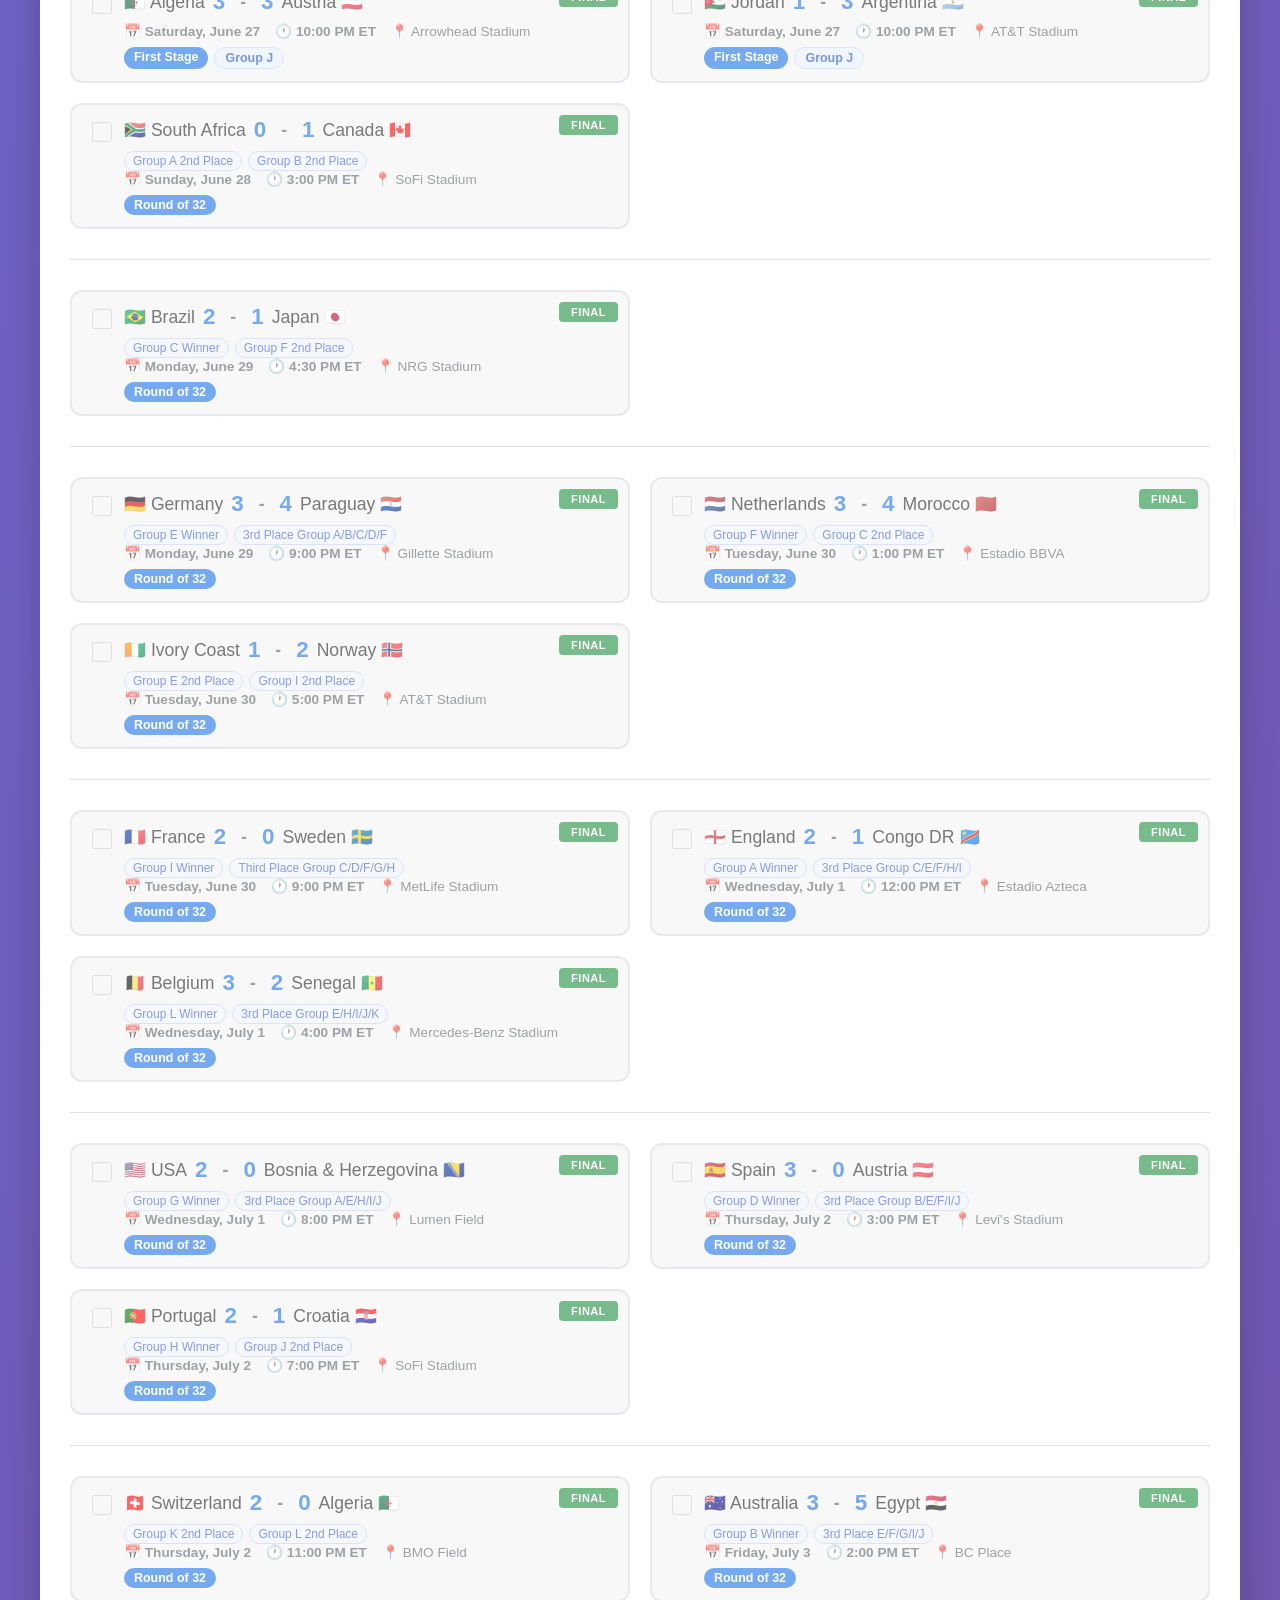
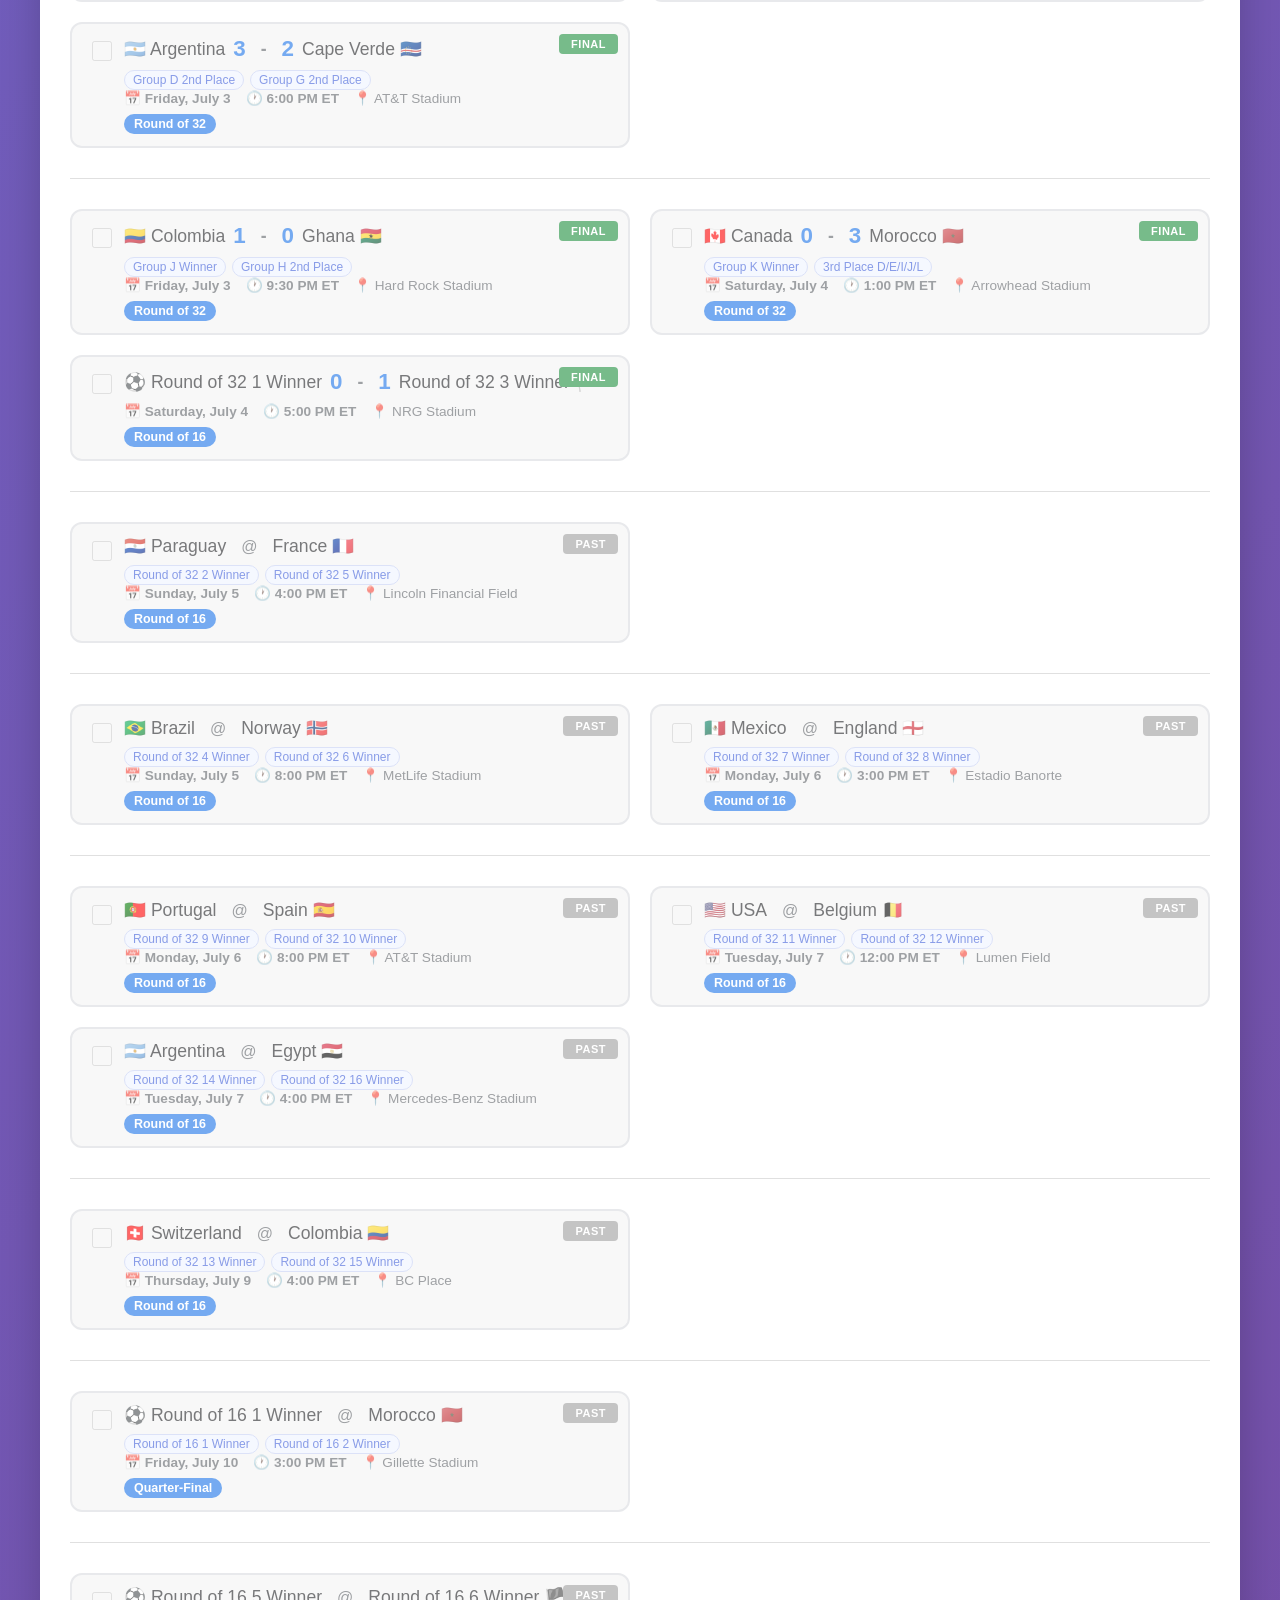
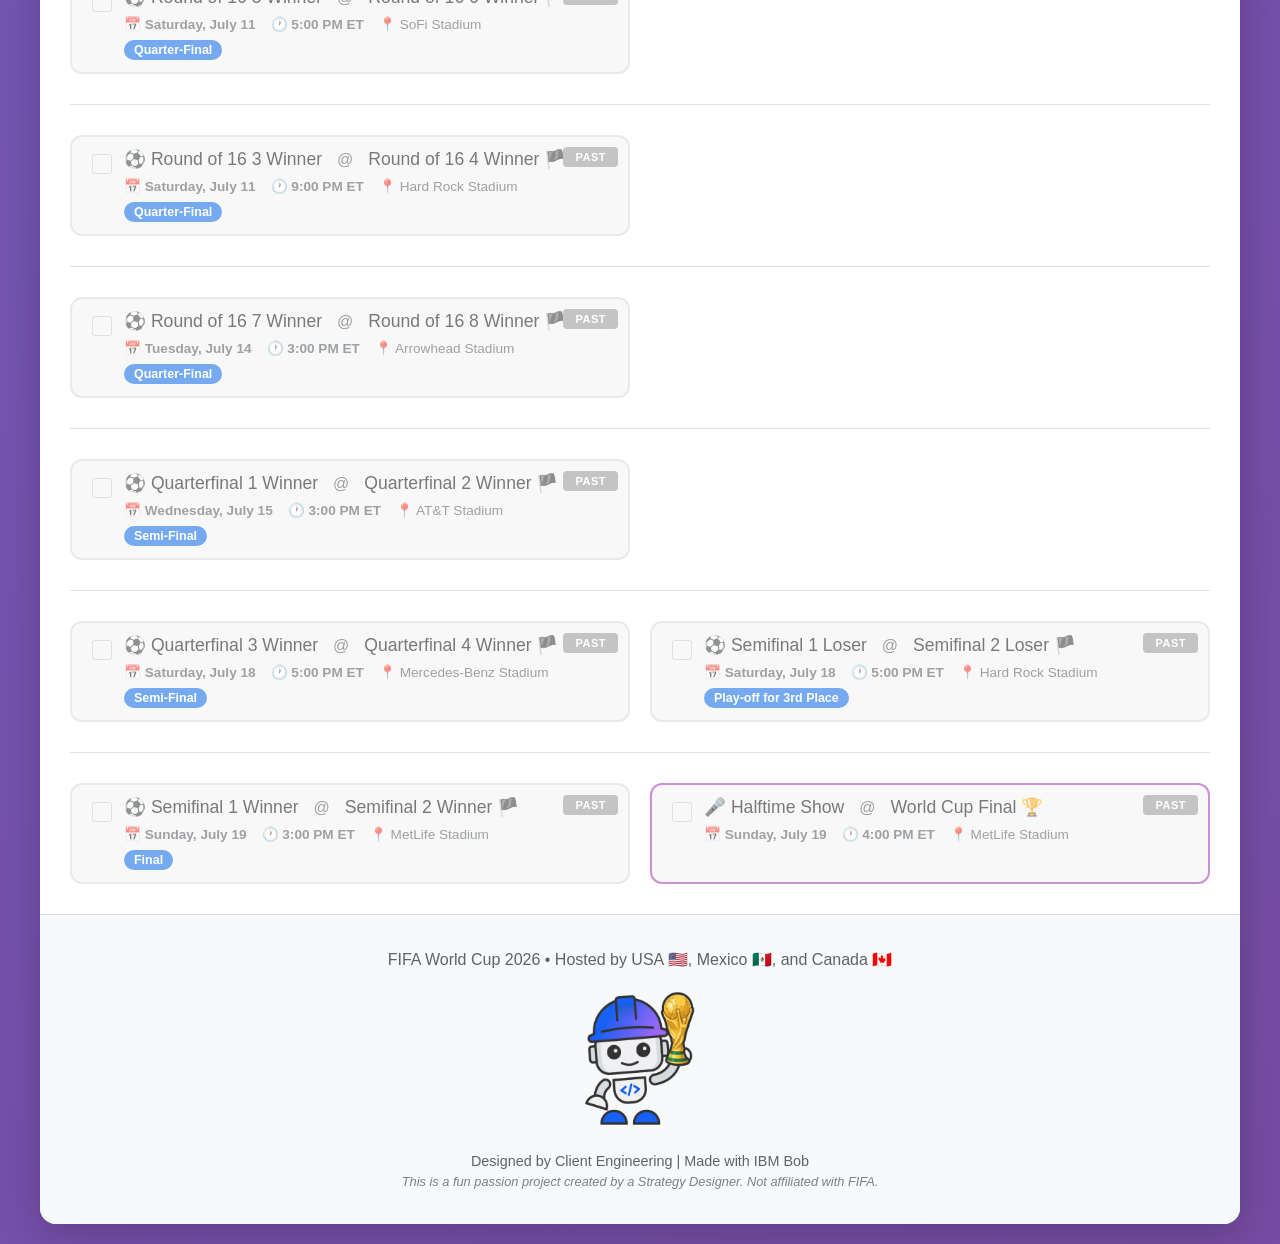
==== commit 759bea1f: "Add files via upload" ====
--- a/index.html
+++ b/index.html
@@ -16,6 +16,7 @@
                     <h1>⚽ FIFA World Cup 2026</h1>
                     <p class="subtitle">Add matches to your calendar</p>
                 </div>
+                <a href="about.html" class="btn-about">About this App</a>
             </div>
         </header>
 
--- a/styles.css
+++ b/styles.css
@@ -462,19 +462,56 @@
     font-size: 0.9rem;
 }
 
-.match-stage {
+.special-event .match-stage-tag {
+    background: #9c27b0;
+}
+
+/* Stage + Group tags row on match cards */
+.match-tags {
+    display: flex;
+    flex-wrap: wrap;
+    gap: 6px;
+    margin-top: 8px;
+}
+
+.match-stage-tag {
     display: inline-block;
-    padding: 4px 12px;
+    padding: 3px 10px;
     background: var(--primary-color);
     color: white;
     border-radius: 20px;
-    font-size: 0.85rem;
-    font-weight: 600;
-    margin-top: 10px;
-}
-
-.special-event .match-stage {
-    background: #9c27b0;
+    font-size: 0.78rem;
+    font-weight: 600;
+}
+
+.match-group-tag {
+    display: inline-block;
+    padding: 3px 10px;
+    background: #e8f0fe;
+    color: #1a56c4;
+    border: 1px solid #c5d5f7;
+    border-radius: 20px;
+    font-size: 0.78rem;
+    font-weight: 600;
+}
+
+/* Bracket origin labels (e.g. "Group A 2nd Place") on knockout match cards */
+.bracket-labels {
+    display: flex;
+    flex-wrap: wrap;
+    gap: 6px;
+    margin-top: 6px;
+}
+
+.bracket-label {
+    display: inline-block;
+    padding: 2px 8px;
+    background: #f0f4ff;
+    color: #3a5bd9;
+    border: 1px solid #c5d0f5;
+    border-radius: 10px;
+    font-size: 0.75rem;
+    font-weight: 500;
 }
 
 /* Calendar View */
@@ -675,6 +712,14 @@
     text-decoration: underline;
 }
 
+.footer-disclaimer {
+    font-size: 0.8rem;
+    margin-top: 15px;
+    color: var(--text-secondary);
+    font-style: italic;
+    opacity: 0.8;
+}
+
 /* Responsive Design */
 @media (max-width: 768px) {
     body {
@@ -832,10 +877,9 @@
         font-size: 0.75rem;
     }
 
-    .match-stage {
+    .match-stage-tag, .match-group-tag {
         font-size: 0.7rem;
         padding: 2px 8px;
-        margin-top: 6px;
     }
 
     .past-label, .final-badge {
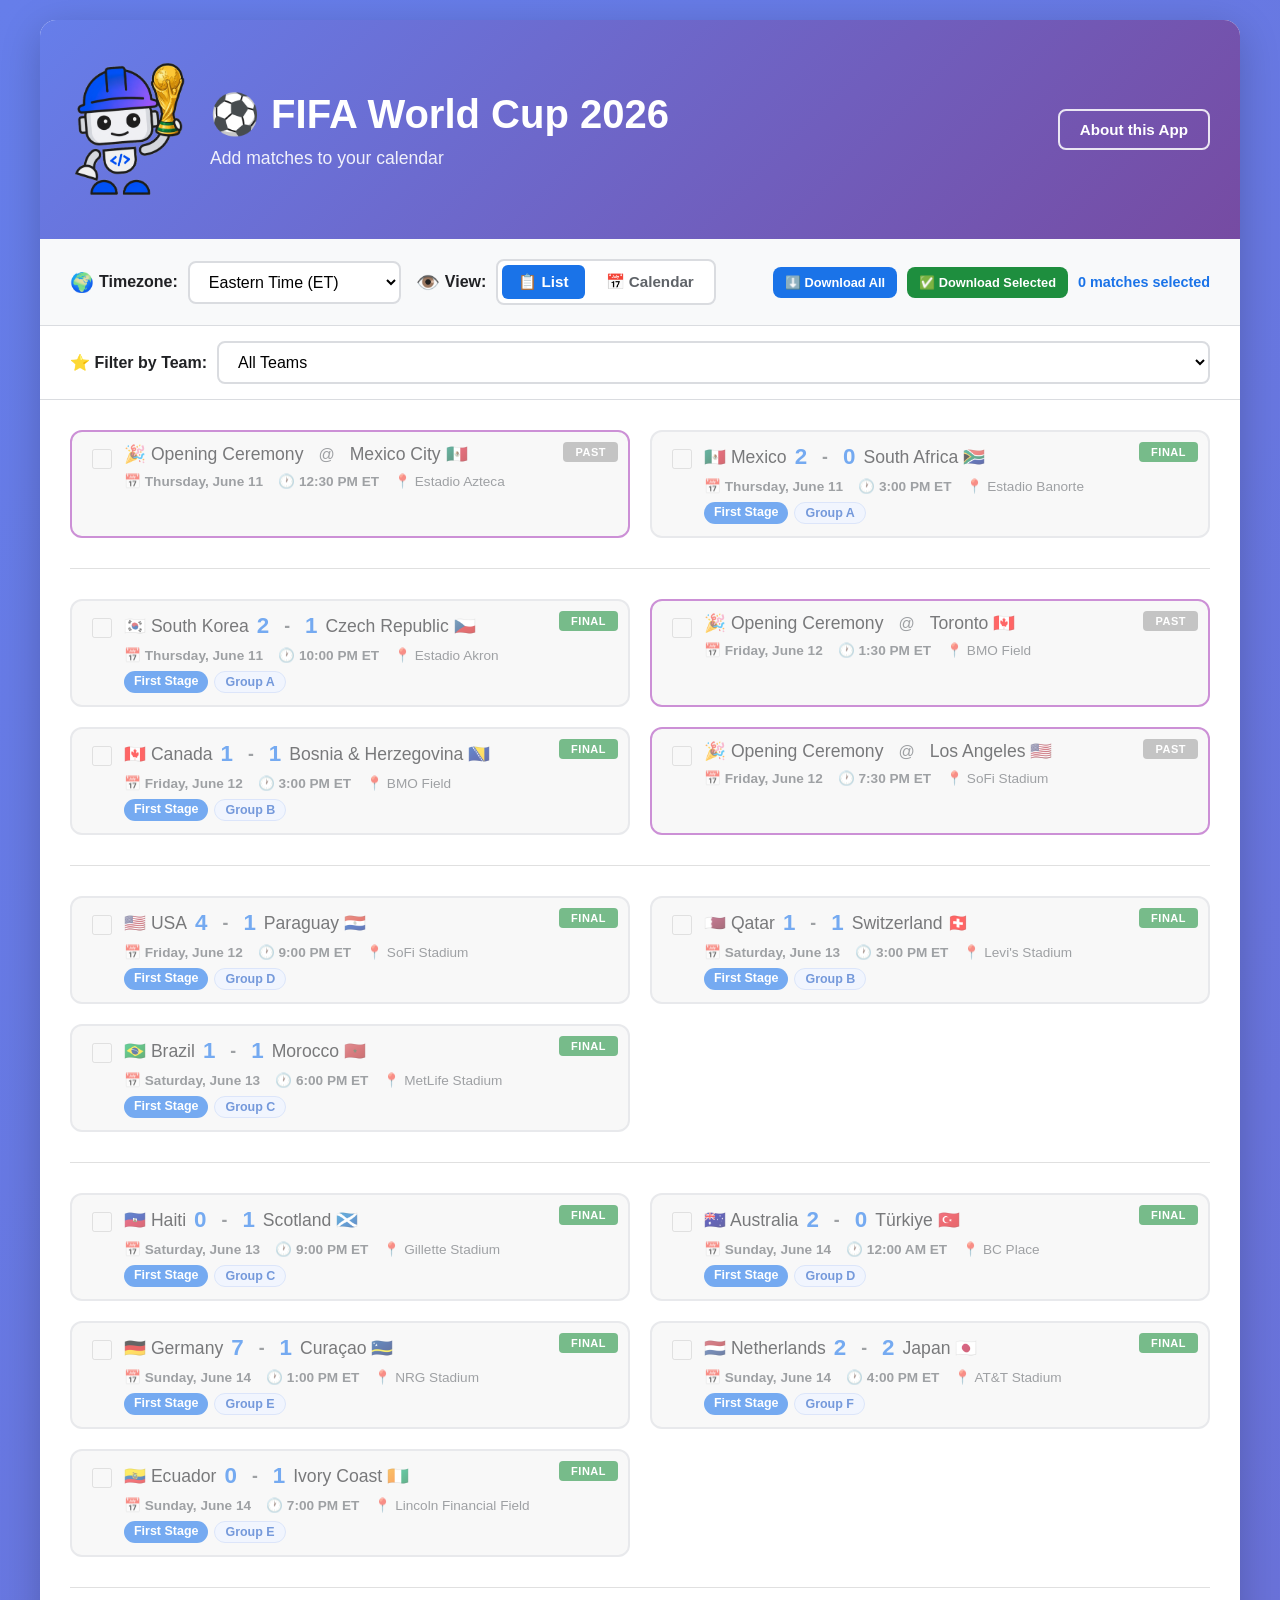
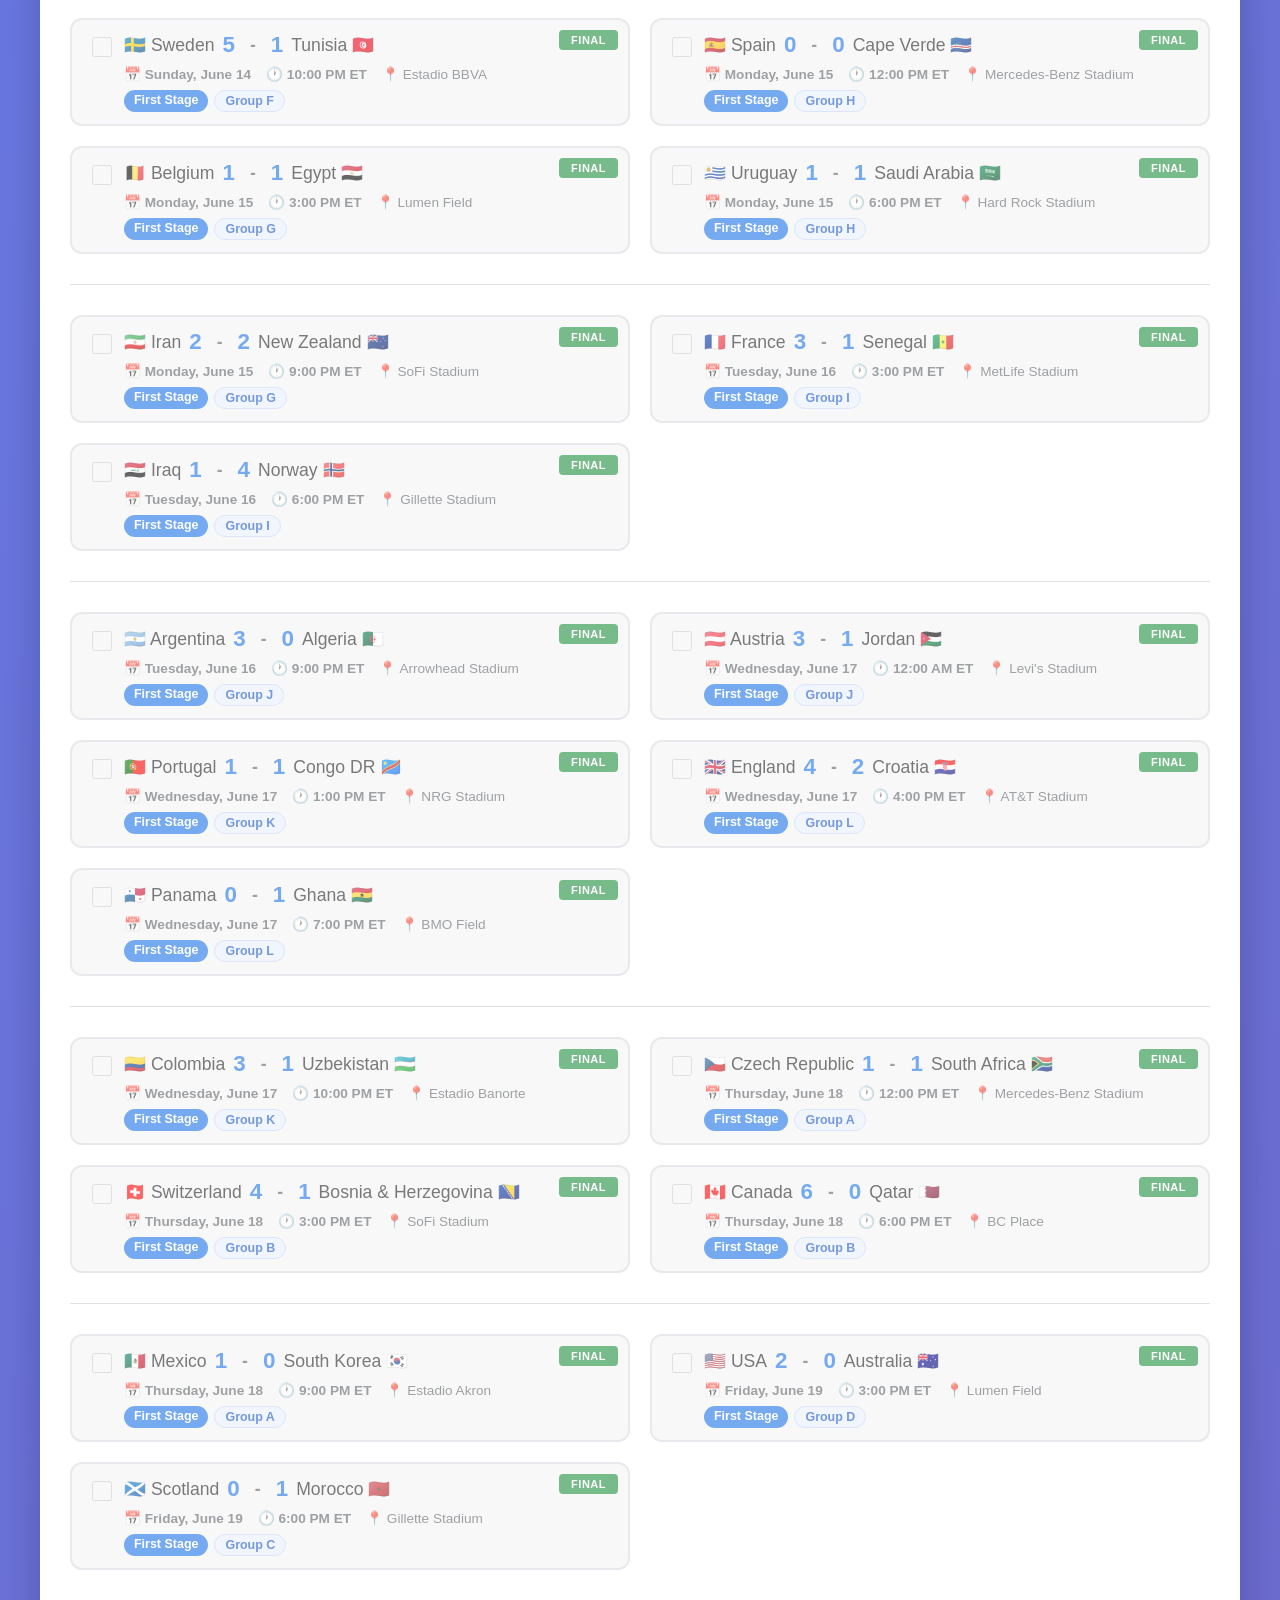
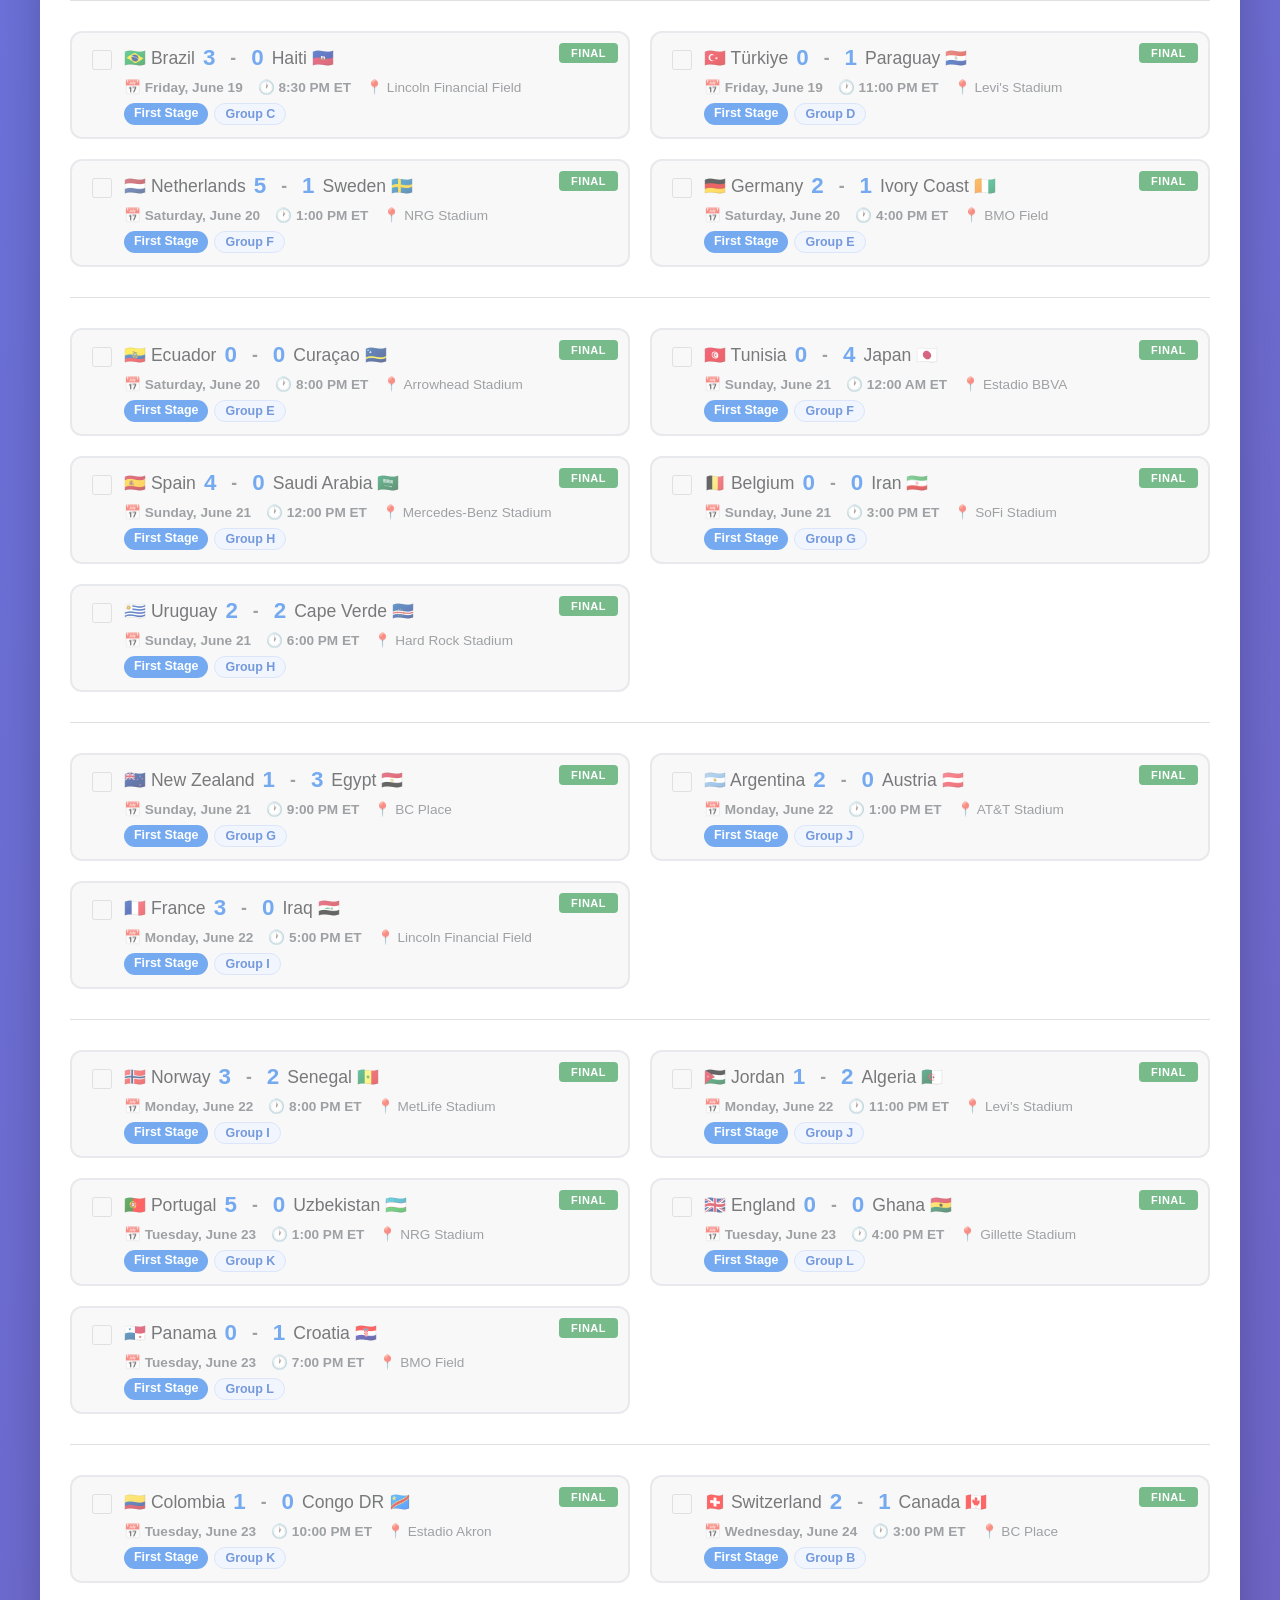
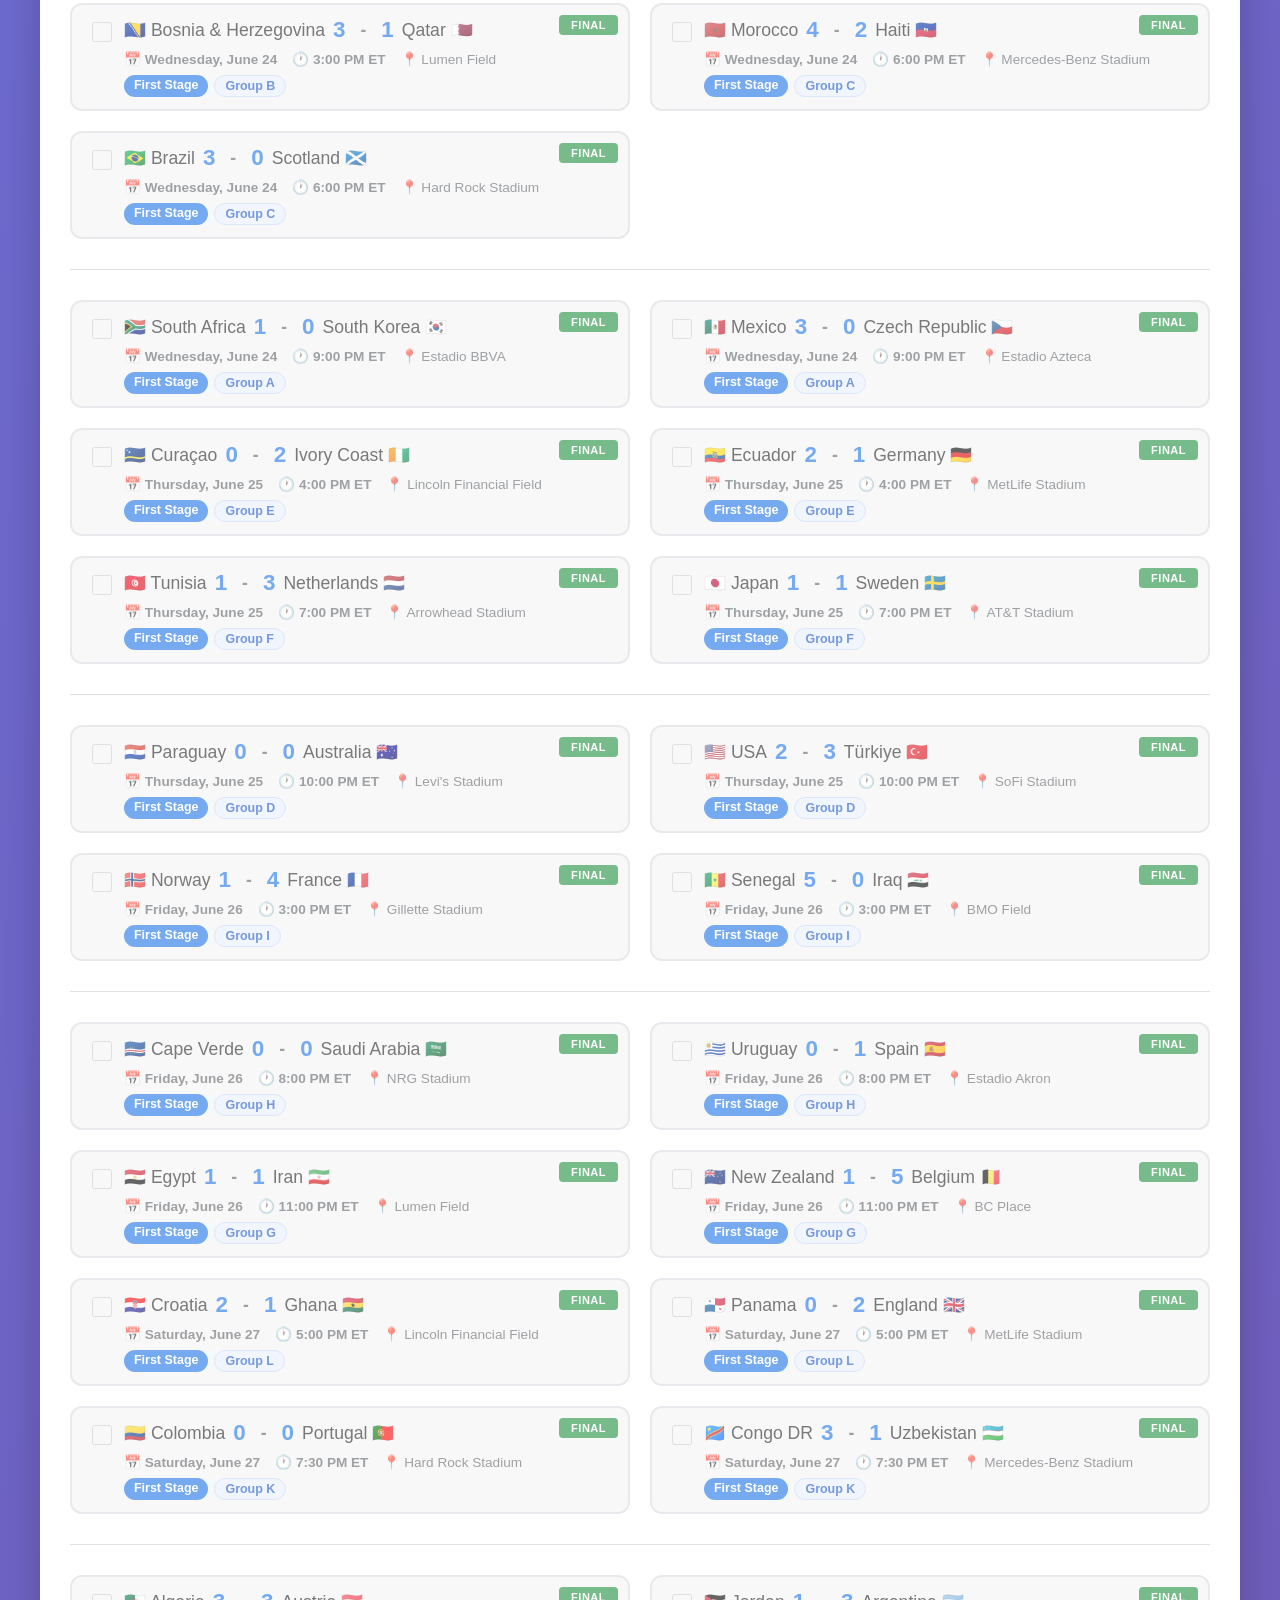
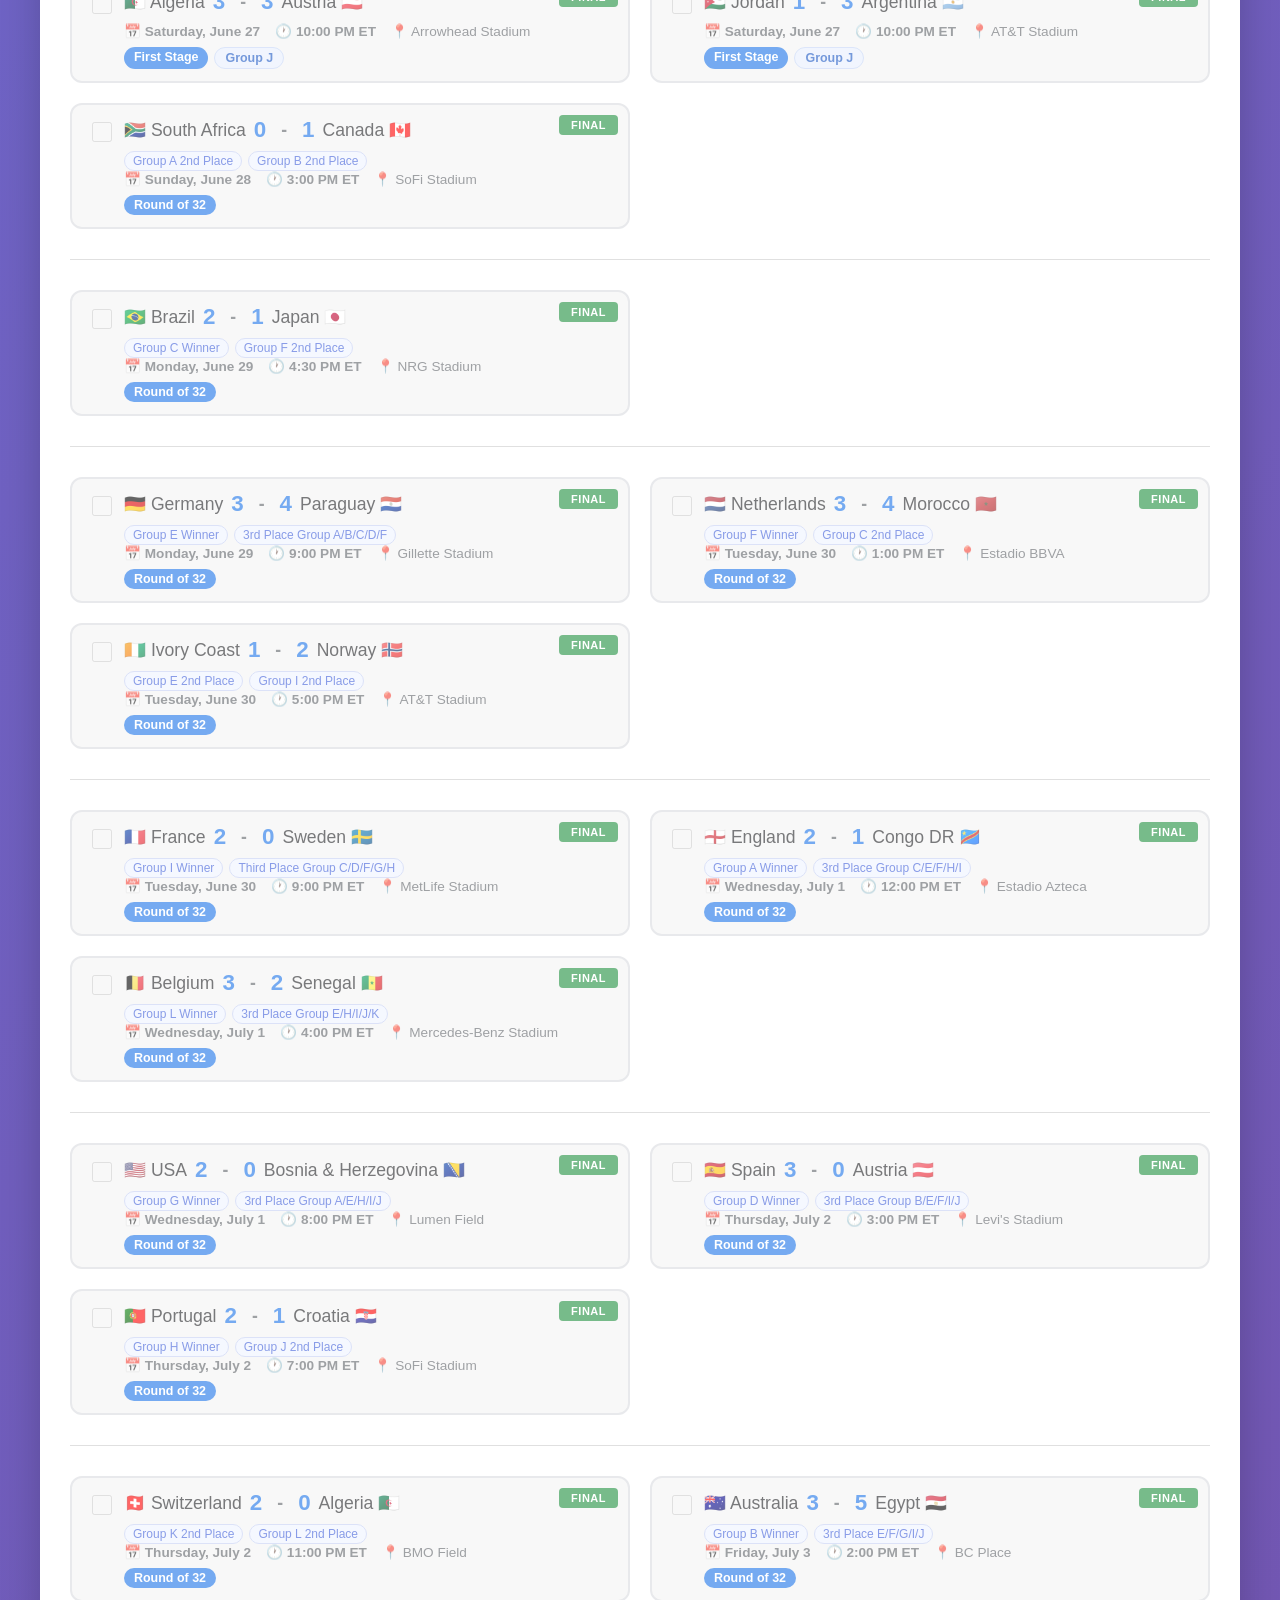
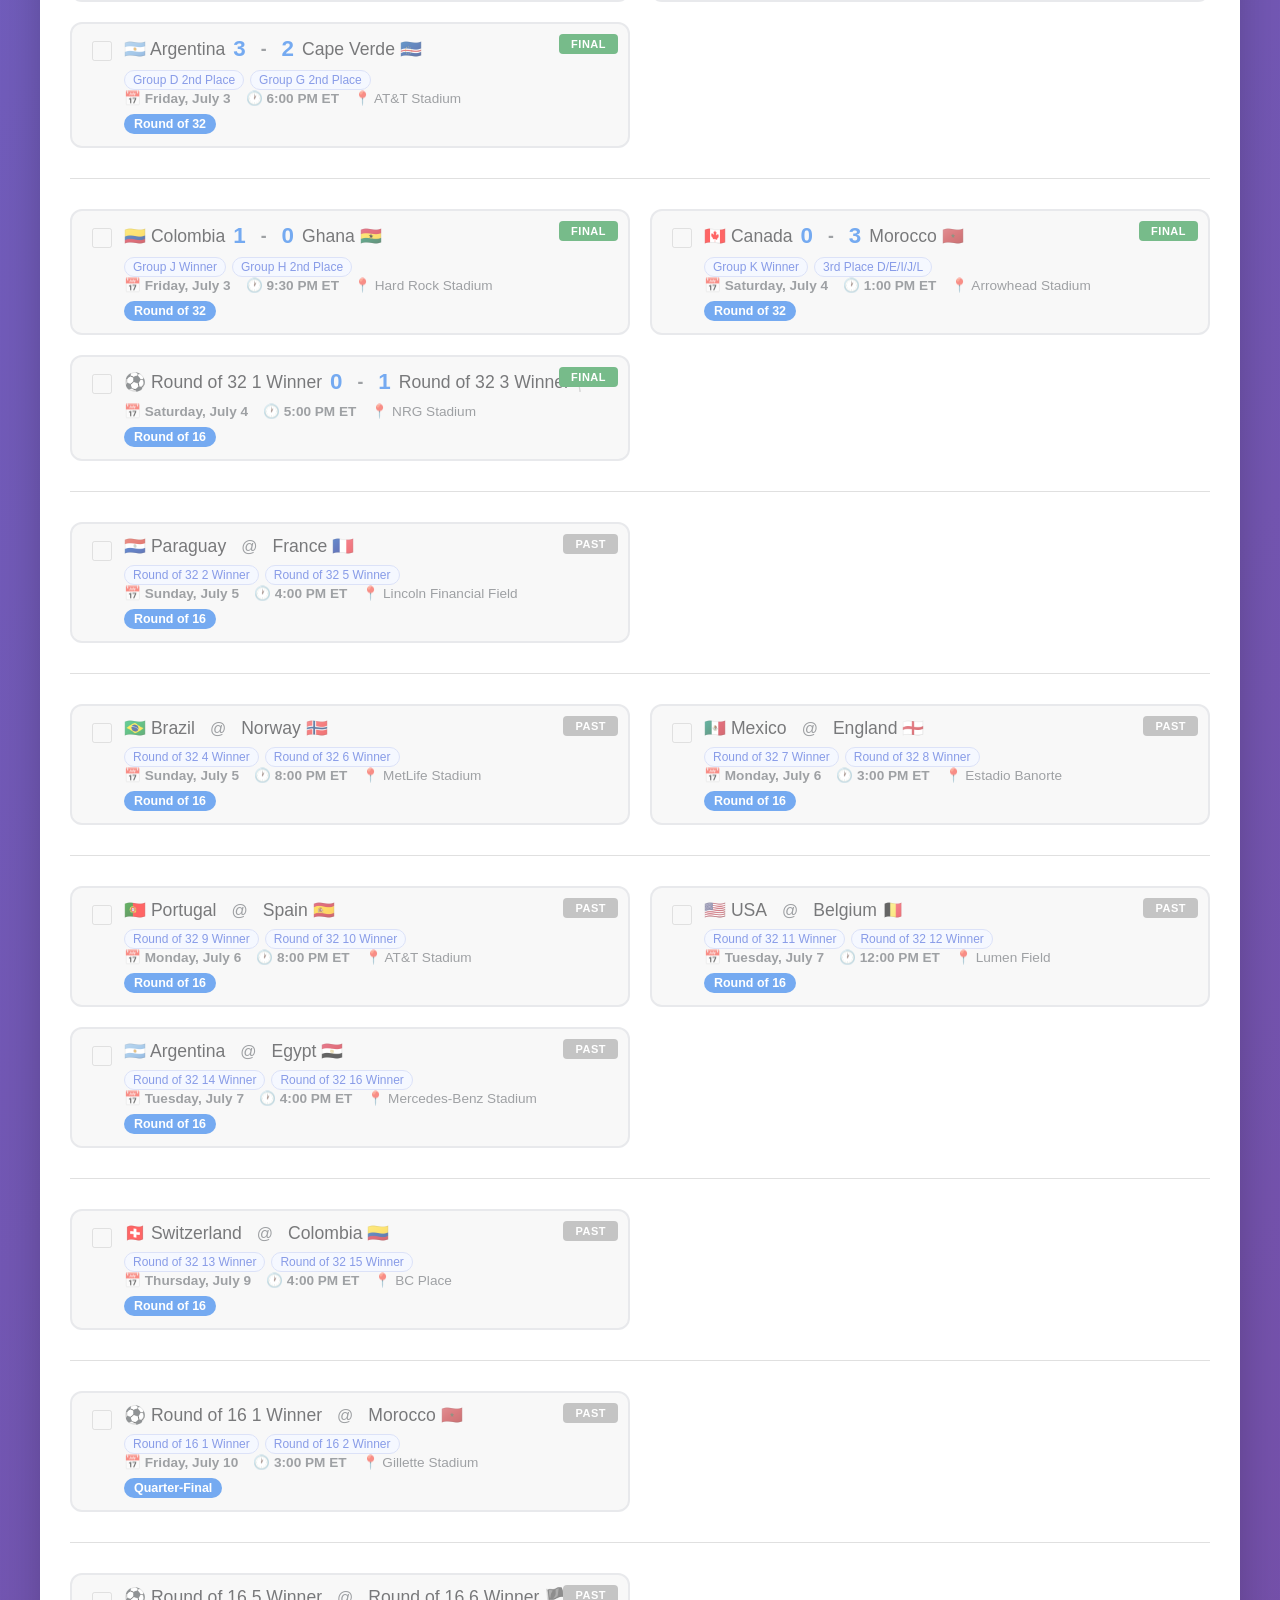
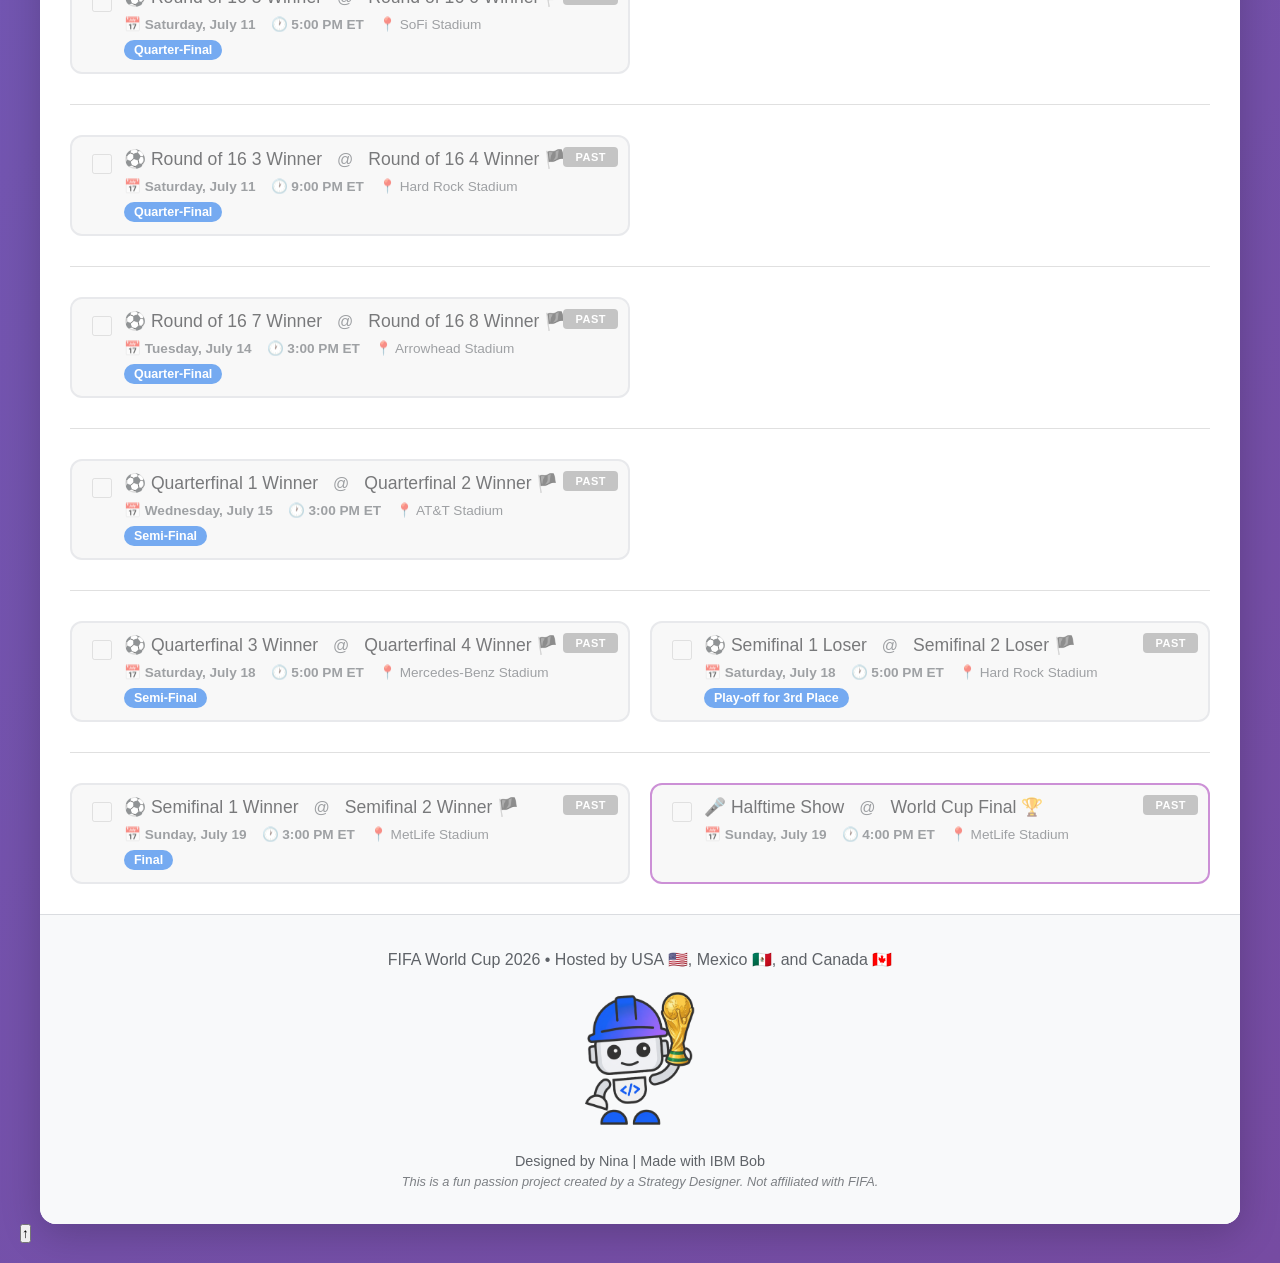
==== commit c46cf721: "Add files via upload" ====
--- a/index.html
+++ b/index.html
@@ -4,6 +4,9 @@
     <meta charset="UTF-8">
     <meta name="viewport" content="width=device-width, initial-scale=1.0">
     <title>FIFA World Cup 2026 - Calendar</title>
+    <link rel="preconnect" href="https://fonts.googleapis.com">
+    <link rel="preconnect" href="https://fonts.gstatic.com" crossorigin>
+    <link href="https://fonts.googleapis.com/css2?family=IBM+Plex+Sans:wght@300;400;600;700&display=swap" rel="stylesheet">
     <link rel="stylesheet" href="styles.css">
 </head>
 <body>
@@ -116,7 +119,7 @@
         <footer class="footer">
             <p>FIFA World Cup 2026 • Hosted by USA 🇺🇸, Mexico 🇲🇽, and Canada 🇨🇦</p>
             <img src="Bob at the World Cup.png" alt="Bob at the World Cup" class="footer-logo">
-            <p class="footer-note">Designed by Client Engineering | Made with IBM Bob</p>
+            <p class="footer-note">Designed by Nina | Made with IBM Bob</p>
             <p class="footer-disclaimer">This is a fun passion project created by a Strategy Designer. Not affiliated with FIFA.</p>
         </footer>
     </div>
@@ -131,8 +134,21 @@
         </div>
     </div>
 
+    <!-- Scroll to top button -->
+    <button class="scroll-top-btn" id="scroll-top-btn" aria-label="Scroll to top">↑</button>
+
     <!-- Scripts -->
     <script src="ics-generator.js"></script>
     <script src="app.js"></script>
+    <script>
+        // Scroll-to-top button behaviour
+        const scrollBtn = document.getElementById('scroll-top-btn');
+        window.addEventListener('scroll', () => {
+            scrollBtn.classList.toggle('visible', window.scrollY > 300);
+        });
+        scrollBtn.addEventListener('click', () => {
+            window.scrollTo({ top: 0, behavior: 'smooth' });
+        });
+    </script>
 </body>
 </html>
--- a/styles.css
+++ b/styles.css
@@ -48,6 +48,7 @@
     display: flex;
     align-items: center;
     gap: 20px;
+    justify-content: space-between;
 }
 
 .header-logo {
@@ -70,6 +71,27 @@
 .subtitle {
     font-size: 1.1rem;
     opacity: 0.9;
+}
+
+.btn-about {
+    margin-left: auto;
+    padding: 10px 20px;
+    border: 2px solid rgba(255, 255, 255, 0.85);
+    border-radius: 8px;
+    color: white;
+    background: transparent;
+    font-size: 0.95rem;
+    font-weight: 600;
+    text-decoration: none;
+    white-space: nowrap;
+    transition: background 0.2s ease, color 0.2s ease;
+    flex-shrink: 0;
+}
+
+.btn-about:hover {
+    background: rgba(255, 255, 255, 0.2);
+    color: white;
+    text-decoration: none;
 }
 
 /* Controls Section */
